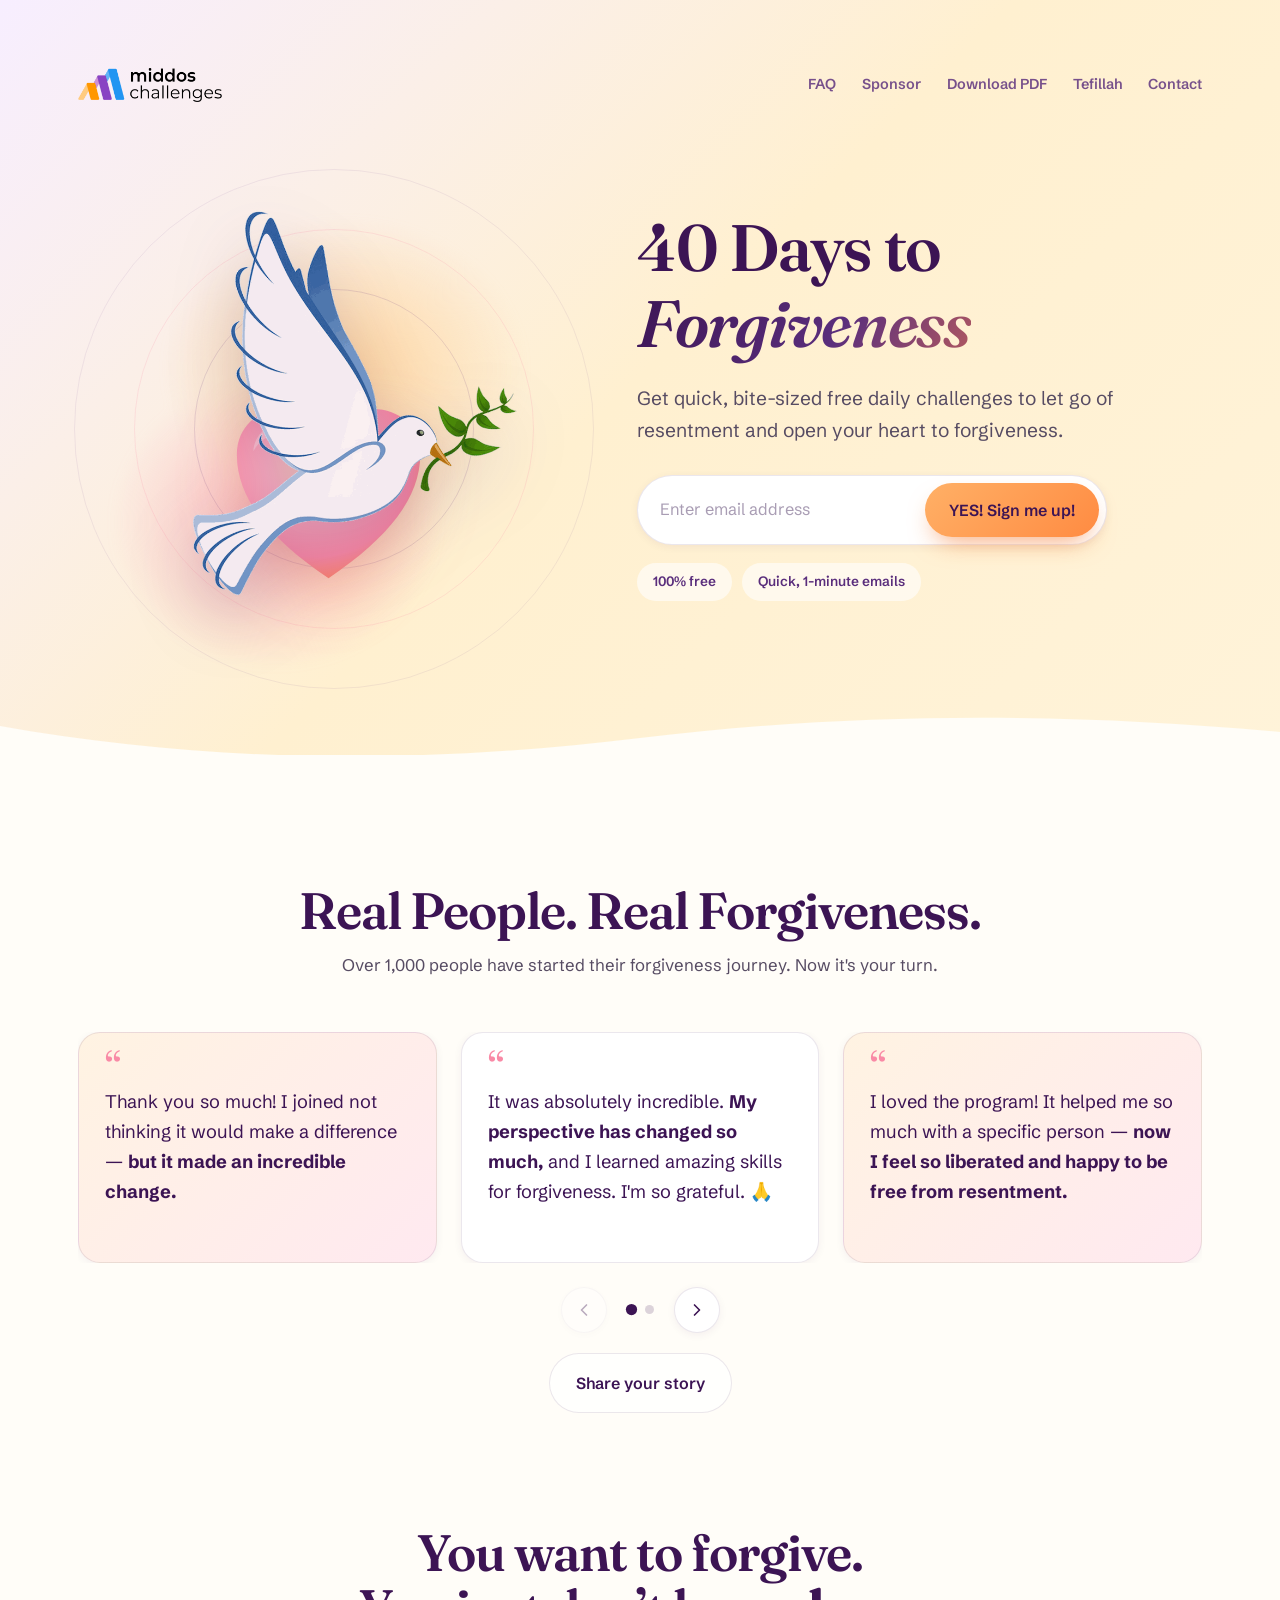
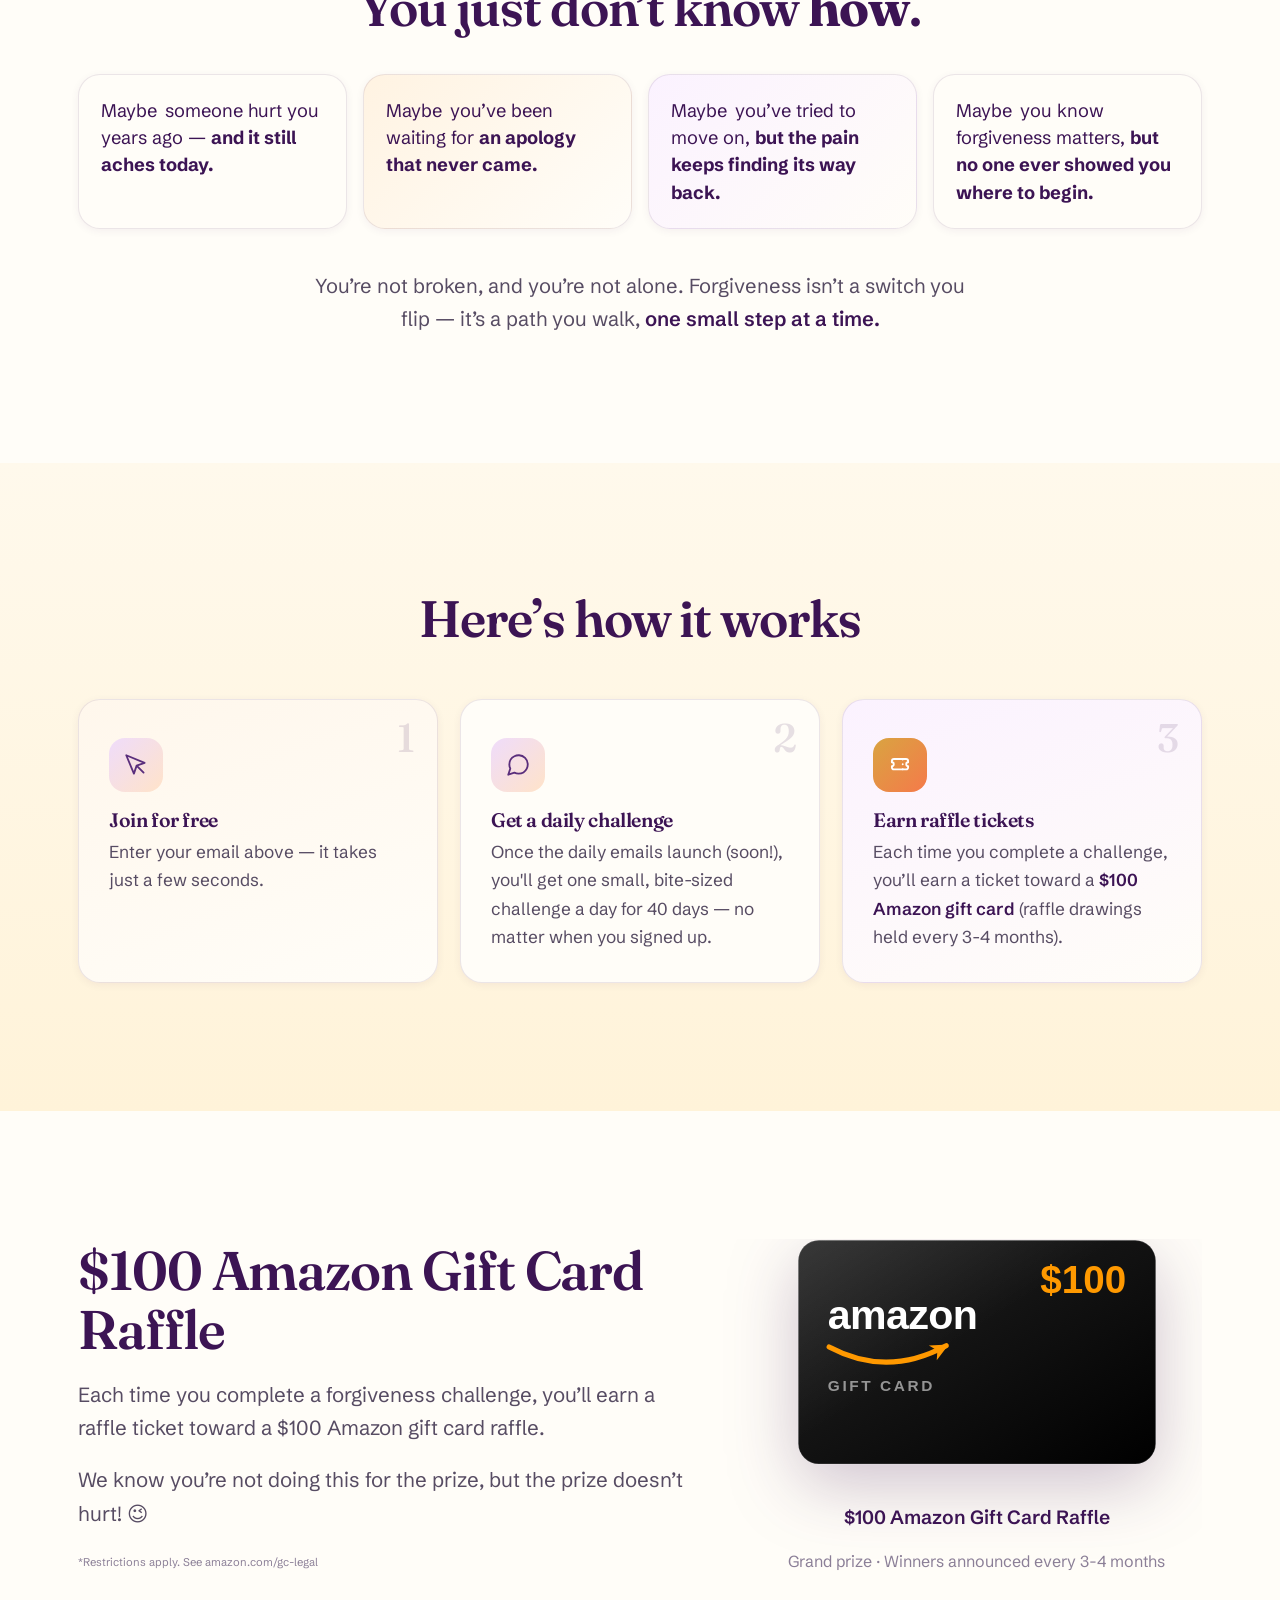
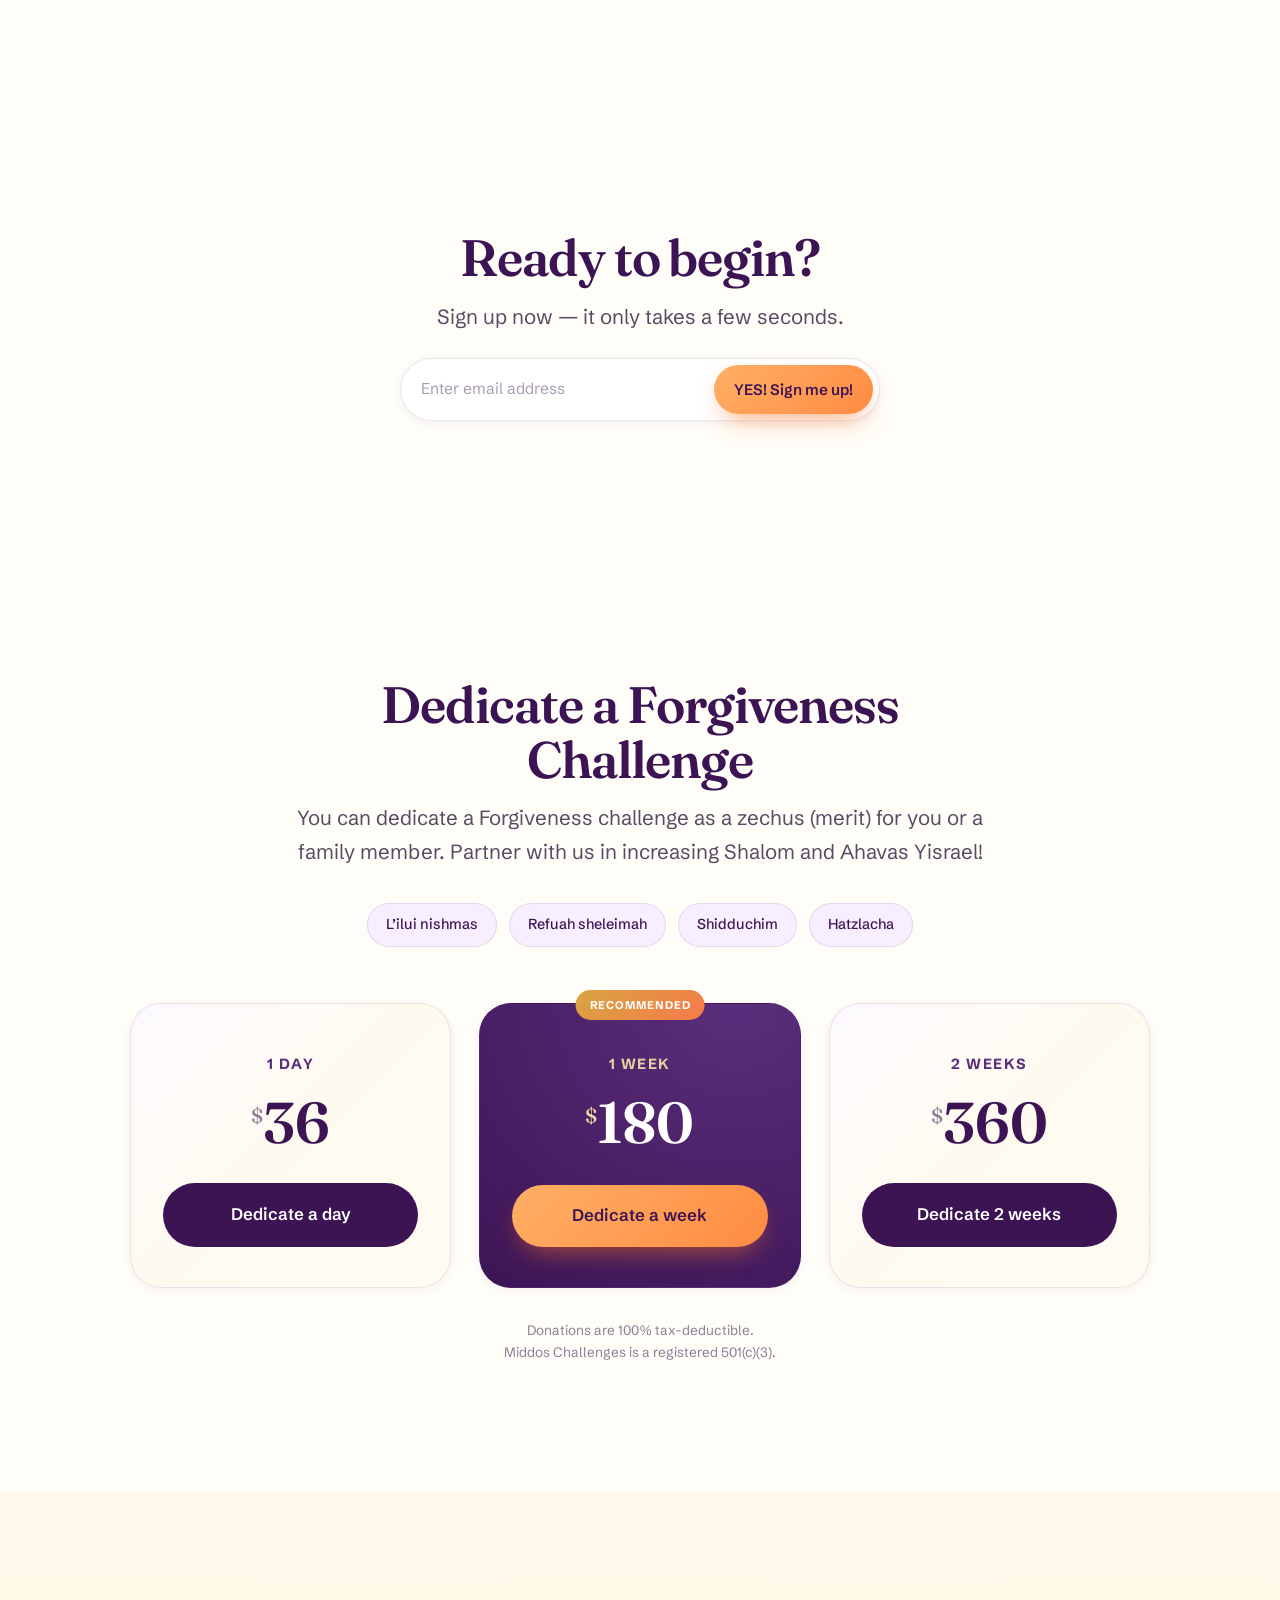
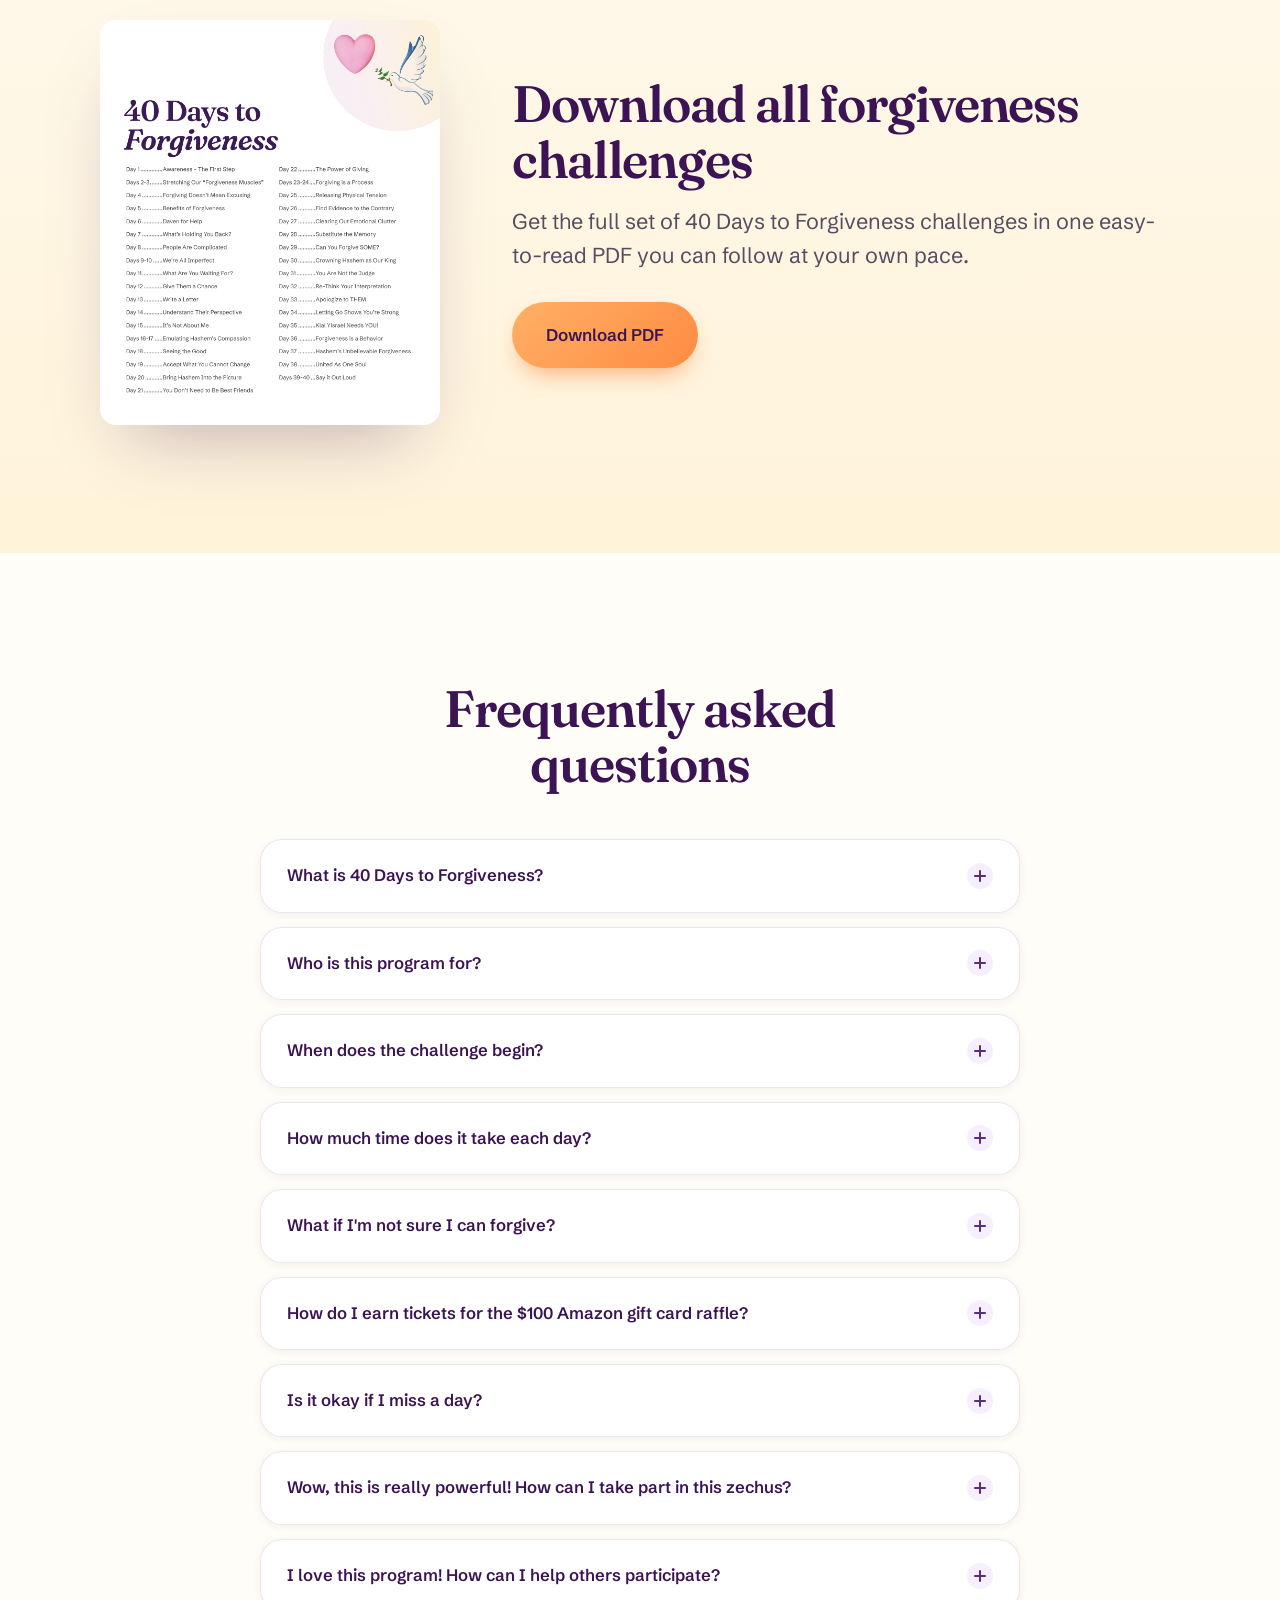
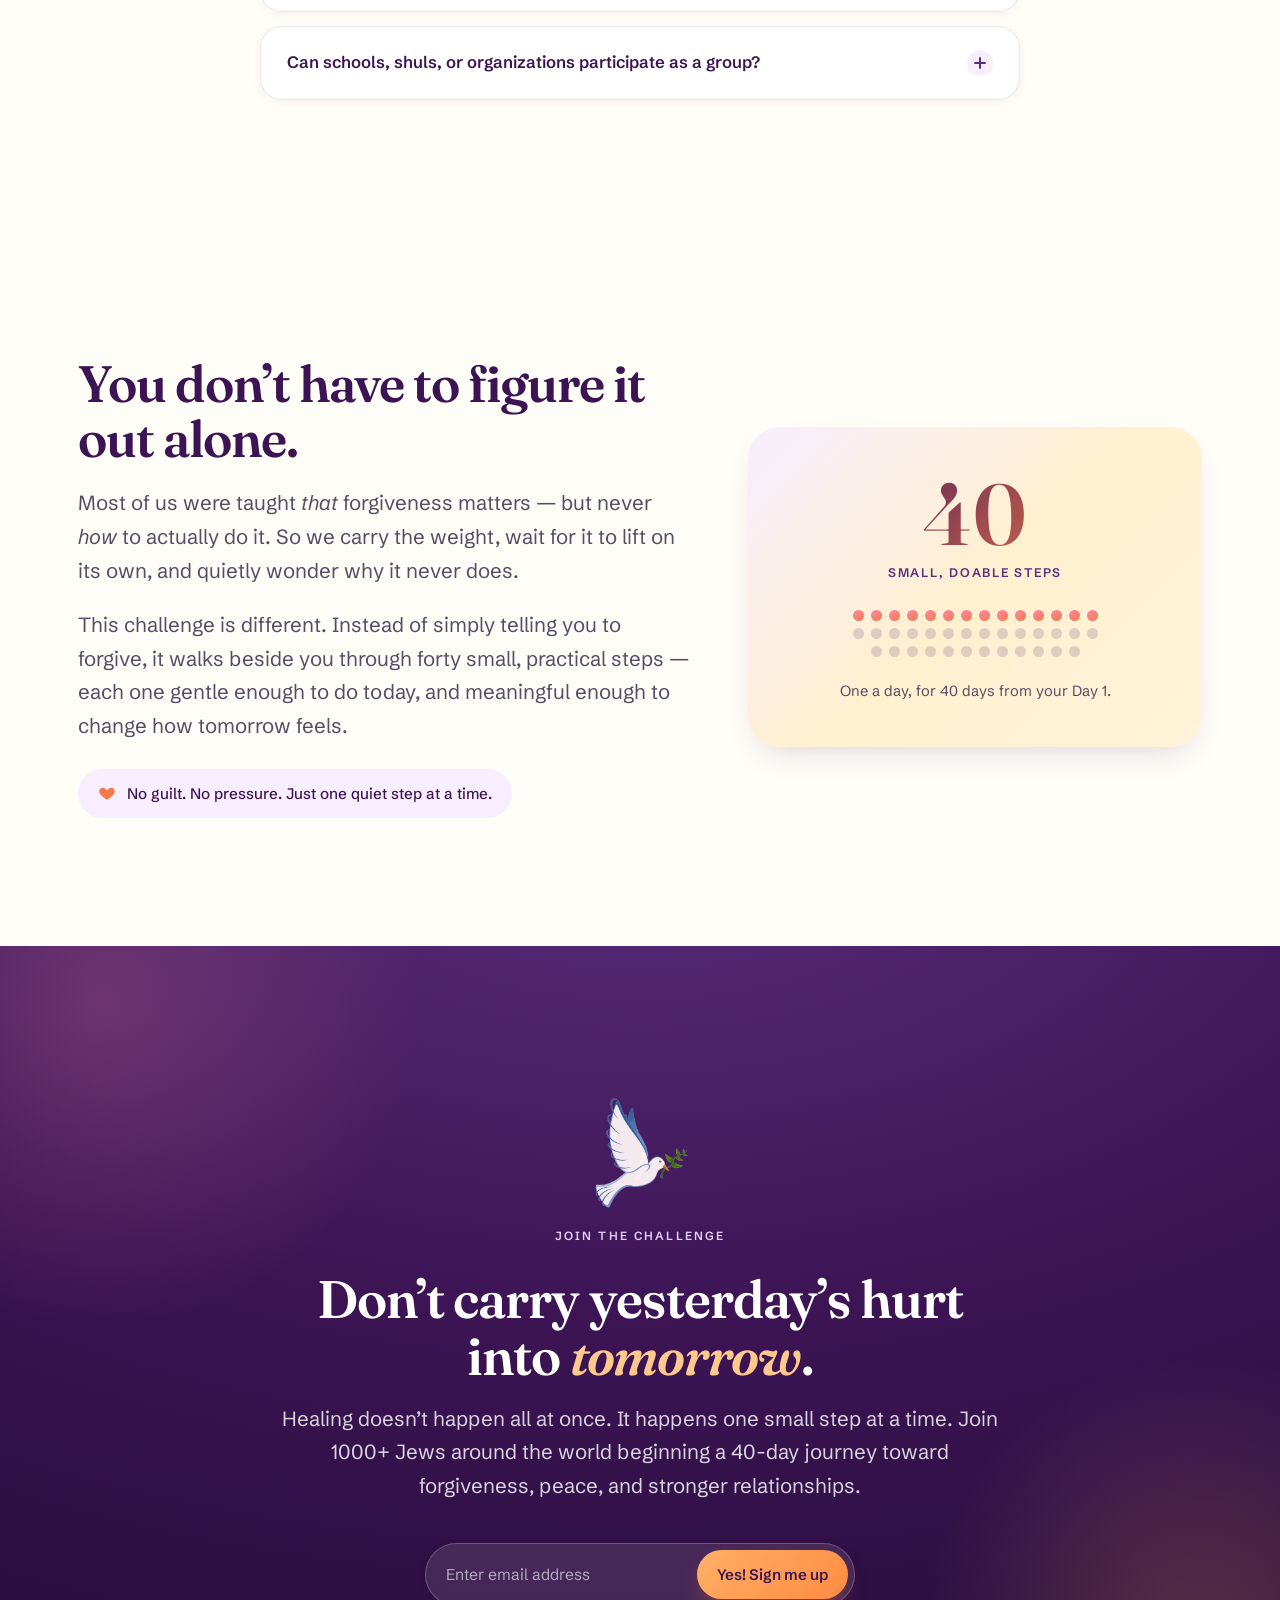
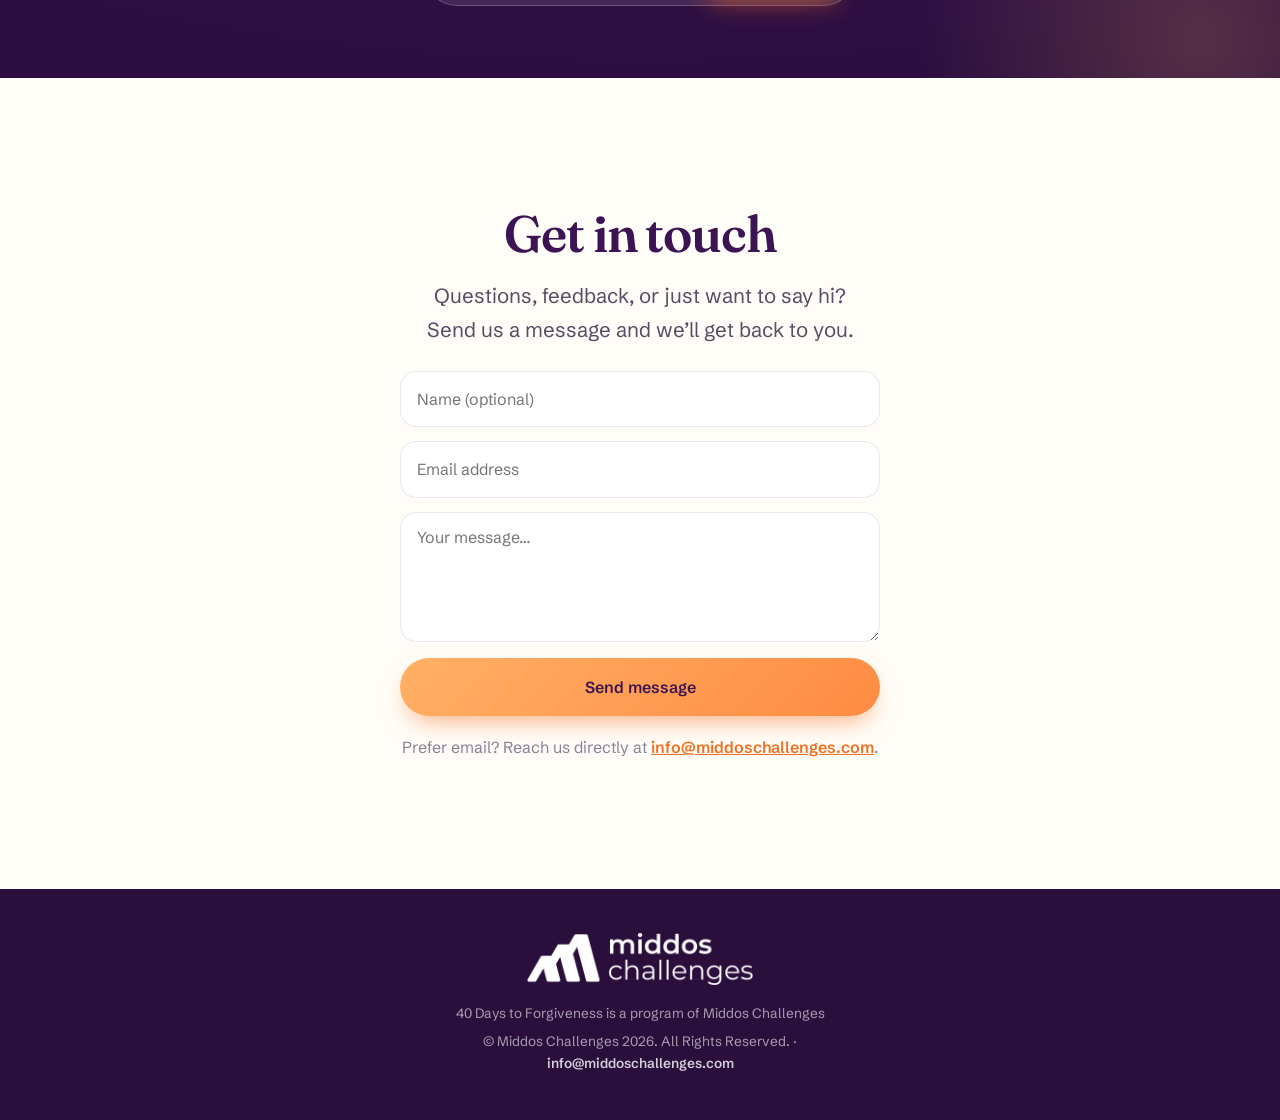
==== index.html @ 66c9eaa9 "Reorder hero chips: 100% free before quick emails Co-Authored-By: Claude Sonnet 5 <noreply@anthropic" ====
<!DOCTYPE html>
<html lang="en">
<head>
<meta charset="UTF-8">
<meta name="viewport" content="width=device-width, initial-scale=1.0">
<title>40 Days to Forgiveness — Middos Challenges</title>
<meta name="description" content="Join 1,000+ Jews around the world in a daily challenge to let go of resentment and grow in Ahavas Yisrael and Shalom. Sign up now — daily emails launching soon.">
<link rel="canonical" href="https://40forgive.com/">

<meta property="og:type" content="website">
<meta property="og:url" content="https://40forgive.com/">
<meta property="og:site_name" content="Middos Challenges">
<meta property="og:title" content="40 Days to Forgiveness">
<meta property="og:description" content="Join 1,000+ Jews around the world in a daily challenge to let go of resentment and grow in Ahavas Yisrael and Shalom. Sign up now — daily emails launching soon.">
<meta property="og:image" content="https://40forgive.com/images/og-image-v2.png">
<meta property="og:image:width" content="1200">
<meta property="og:image:height" content="630">
<meta property="og:locale" content="en_US">

<meta name="twitter:card" content="summary_large_image">
<meta name="twitter:title" content="40 Days to Forgiveness">
<meta name="twitter:description" content="Join 1,000+ Jews around the world in a daily challenge to let go of resentment and grow in Ahavas Yisrael and Shalom. Sign up now — daily emails launching soon.">
<meta name="twitter:image" content="https://40forgive.com/images/og-image-v2.png">

<link rel="icon" type="image/png" sizes="16x16" href="images/favicon-heart-16.png">
<link rel="icon" type="image/png" sizes="32x32" href="images/favicon-heart-32.png">
<link rel="icon" type="image/png" sizes="48x48" href="images/favicon-heart-48.png">
<link rel="icon" type="image/png" sizes="192x192" href="images/favicon-heart-192.png">
<link rel="icon" type="image/png" sizes="512x512" href="images/favicon-heart-512.png">
<link rel="apple-touch-icon" sizes="180x180" href="images/apple-touch-icon.png">
<link rel="shortcut icon" href="images/favicon-heart.ico">

<link rel="preconnect" href="https://fonts.googleapis.com">
<link rel="preconnect" href="https://fonts.gstatic.com" crossorigin>
<link href="https://fonts.googleapis.com/css2?family=Fraunces:ital,wght@0,400;0,600;0,700;0,900;1,600;1,700&family=Schibsted+Grotesk:ital,wght@0,400..900;1,400..900&display=swap" rel="stylesheet">
<link rel="stylesheet" href="styles.css">

<!-- Double (donation platform) — powers the Sponsor buttons below via Double.openCheckout() -->
<script src="https://embed.double.giving/717a40d0-eea4-11f0-898a-bd94ee6c1c8b"></script>
<!-- Hide Double's default floating overlay donate button (per Double's own docs) —
     openCheckout() from the Sponsor buttons still works fine without it. -->
<script>
document.addEventListener('DOMContentLoaded', function () {
  const hideDoubleElements = () => {
    const elementsToHide = document.querySelectorAll(
      '.double-app .launcher-frame, .double-app .toaster-frame'
    );
    if (elementsToHide.length)
      elementsToHide.forEach((e) => (e.style.display = 'none'));
  };
  hideDoubleElements();
  const observer = new MutationObserver(hideDoubleElements);
  observer.observe(document.body, { childList: true, subtree: true });
});
</script>

<script type="application/ld+json">
{
  "@context": "https://schema.org",
  "@type": "FAQPage",
  "mainEntity": [
    {
      "@type": "Question",
      "name": "What is 40 Days to Forgiveness?",
      "acceptedAnswer": { "@type": "Answer", "text": "A free 40-day program that provides 1 quick practical challenge each day to help you let go of hurt, find peace, and strengthen your relationships." }
    },
    {
      "@type": "Question",
      "name": "Who is this program for?",
      "acceptedAnswer": { "@type": "Answer", "text": "Anyone who wants to become more forgiving, whether you're working through a major hurt or simply trying to be a kinder, calmer person." }
    },
    {
      "@type": "Question",
      "name": "When does the challenge begin?",
      "acceptedAnswer": { "@type": "Answer", "text": "We're putting the finishing touches on the daily email series now. Sign up today and Day 1 will land in your email as soon as it's ready -- then you'll get one new challenge a day for 40 days." }
    },
    {
      "@type": "Question",
      "name": "How much time does it take each day?",
      "acceptedAnswer": { "@type": "Answer", "text": "Most daily challenges take just 1–3 minutes to read and complete!" }
    },
    {
      "@type": "Question",
      "name": "What if I'm not sure I can forgive?",
      "acceptedAnswer": { "@type": "Answer", "text": "That's okay. You don't need to have everything figured out before you begin. Just come with an open mind and a willingness to take one small step each day." }
    },
    {
      "@type": "Question",
      "name": "How do I earn tickets for the $100 Amazon gift card raffle?",
      "acceptedAnswer": { "@type": "Answer", "text": "You'll earn 1 raffle ticket for each challenge you complete. Simply submit the quick completion form at the end of each day's challenge, and your ticket will be automatically added to the raffle. The more days you complete, the more chances you'll have to win! Raffle drawings are held every 3-4 months." }
    },
    {
      "@type": "Question",
      "name": "Is it okay if I miss a day?",
      "acceptedAnswer": { "@type": "Answer", "text": "Absolutely. Just continue with the next challenge. If you missed a challenge, you can make it up later by checking the Challenges page." }
    },
    {
      "@type": "Question",
      "name": "Wow, this is really powerful! How can I take part in this zechus?",
      "acceptedAnswer": { "@type": "Answer", "text": "Thank you! The program is offered free thanks to generous sponsors. We depend on people like you to sponsor challenges to help keep covering the costs. You can help bring these daily challenges to even more people by sponsoring a day, a week, or another portion of the program. Sponsor a challenge here." }
    },
    {
      "@type": "Question",
      "name": "I love this program! How can I help others participate?",
      "acceptedAnswer": { "@type": "Answer", "text": "The biggest help is sharing it with your family and friends. Every invitation gives someone else the chance to experience the challenge too. Just send them a link to this website so they can sign up!" }
    },
    {
      "@type": "Question",
      "name": "Can schools, shuls, or organizations participate as a group?",
      "acceptedAnswer": { "@type": "Answer", "text": "Absolutely! We'd love to have your community join the challenge together." }
    }
  ]
}
</script>
</head>
<body>

<!-- ===================== NAV ===================== -->
<nav class="nav">
  <a class="brand" href="https://middoschallenges.com/" target="_blank" rel="noopener" aria-label="Middos Challenges home">
    <img class="brand-logo" src="images/logo - full color.png" alt="Middos Challenges" width="1100" height="260">
  </a>
  <div class="nav-right">
    <div class="nav-links" id="nav-links">
      <button class="nav-links-close" id="navLinksClose" type="button" aria-label="Close menu">
        <svg viewBox="0 0 24 24" fill="none" stroke="currentColor" stroke-width="2" stroke-linecap="round"><path d="M6 6l12 12M18 6L6 18"/></svg>
      </button>
      <a href="#faq">FAQ</a>
      <a href="#donate">Sponsor</a>
      <a href="https://middoschallenges.com/wp-content/uploads/2024/10/40-Days-to-Forgiveness-Middos-Challenges.pdf" target="_blank" rel="noopener">Download PDF</a>
      <a href="https://middoschallenges.com/wp-content/uploads/2024/10/Ribbono-Shel-Olam-Forgiveness-tefillah-poster.pdf" target="_blank" rel="noopener">Tefillah</a>
      <a href="#contact">Contact</a>
    </div>
    <button class="nav-burger" id="navBurger" type="button" aria-label="Open menu" aria-expanded="false" aria-controls="nav-links">
      <span></span><span></span><span></span>
    </button>
  </div>
</nav>
<div class="nav-overlay" id="navOverlay"></div>

<!-- ===================== HERO ===================== -->
<header class="hero" id="top">
  <div class="hero-inner">
    <div class="hero-copy">
      <span class="hero-tag">Start anytime</span>
      <h1>40 Days to <span class="accent">Forgiveness</span></h1>
      <p class="desc">Get quick, bite-sized free daily challenges to let go of resentment and open your heart to forgiveness.</p>

      <div class="join-block">
      <!-- EMAIL SIGNUP — posts to our own /api/subscribe, which filters spam and then adds the address to Mailchimp. Do NOT point this back at Mailchimp's public subscribe URL: that endpoint skips every filter, and publishing it here is what let bots sign up junk addresses directly.
           data-program="evergreen" tags this signup separately from the seasonal Elul round -- see api/_subscribe_core.py.
           NOTE: until the evergreen Mailchimp automation is actually built, Day 1 doesn't send automatically -- hence the "arrives soon" success copy below. Update this copy once the automation is live. -->
      <form id="mc-form-hero" class="signup signup-hero mc-signup" data-program="evergreen" action="https://raffle.40forgive.com/api/subscribe" method="post">
        <input type="email" name="EMAIL" required placeholder="Enter email address" aria-label="Email address">
        <input type="hidden" name="program" value="evergreen">
        <button class="btn btn-orange" type="submit"><span class="btxt">YES! Sign me up!</span></button>
        <div class="visually-hidden-block" aria-hidden="true"><input type="text" class="js-hp" name="url" tabindex="-1" autocomplete="off" value=""></div>
      </form>
      <div class="mc-success" hidden>
        <svg viewBox="0 0 24 24" fill="none" stroke="currentColor" stroke-width="3" stroke-linecap="round" stroke-linejoin="round"><path d="M20 6 9 17l-5-5"/></svg>
        <span>You’re in! Check your inbox for the welcome email.</span>
      </div>

      <img class="dove-mobile" src="images/dove.png" alt="A dove carrying an olive branch" width="620" height="725">
      <!-- TEMPORARY (as of Sept 2026): the daily email series isn't built yet, so
           every "day 1 arrives instantly" claim on this page has been softened to
           "launching soon" -- search this file for "launching soon" / "finishing
           touches" to find every spot. Once the automation is live, revert them
           to the immediate-delivery framing (e.g. "Day 1 arrives the moment you
           sign up") and update the mc-success copy in the hero/final CTA forms too. -->
      <div class="meta-chips">
        <span>100% free</span>
        <span>Quick, 1-minute emails</span>
      </div>
      </div>
    </div>

    <!-- HERO ART: dove (image) + heart (svg) + ripples -->
    <div class="hero-art" aria-hidden="true">
      <div class="glow"></div>
      <div class="ripple r1"></div><div class="ripple r2"></div><div class="ripple r3"></div>
      <svg class="heart-svg" viewBox="0 0 200 200" xmlns="http://www.w3.org/2000/svg">
        <defs>
          <radialGradient id="hg" cx="42%" cy="34%" r="76%">
            <stop offset="0%" stop-color="#FFD9C2"/><stop offset="34%" stop-color="#FBAEC0"/>
            <stop offset="70%" stop-color="#F98AA6"/><stop offset="100%" stop-color="#F57A4A"/>
          </radialGradient>
        </defs>
        <path fill="url(#hg)" d="M100 172 C 48 137, 22 103, 22 67 C 22 43, 40 28, 62 28 C 79 28, 92 38, 100 53 C 108 38, 121 28, 138 28 C 160 28, 178 43, 178 67 C 178 103, 152 137, 100 172 Z"/>
        <path fill="#FFFFFF" opacity="0.30" d="M62 40 C 48 40, 37 50, 36 64 C 44 50, 58 46, 70 50 C 66 44, 64 41, 62 40 Z"/>
      </svg>
      <img class="dove-img" src="images/dove.png" alt="A dove carrying an olive branch" width="620" height="725">
    </div>
  </div>

  <svg class="hero-wave" viewBox="0 0 1440 70" preserveAspectRatio="none" aria-hidden="true">
    <path fill="currentColor" d="M0 40 C 240 78 480 78 720 52 C 960 26 1200 26 1440 46 L1440 70 L0 70 Z"/>
  </svg>
</header>

<!-- ===================== TESTIMONIALS ===================== -->
<section class="section tst" id="testimonials">
  <div class="wrap">
    <div class="tst-head center reveal" style="margin:0 auto">
      <h2 class="h-sec">Real People. Real Forgiveness.</h2>
      <p class="lead" style="margin-top:14px;max-width:none;font-size:1.05rem">Over 1,000 people have started their forgiveness journey. Now it's your turn.</p>
    </div>

    <div class="tst-slider reveal">
      <div class="tst-viewport">
        <div class="tst-track">
          <div class="tcard tinted"><span class="qm">“</span><p>Thank you so much! I joined not thinking it would make a difference — <b>but it made an incredible change.</b></p></div>
          <div class="tcard"><span class="qm">“</span><p>It was absolutely incredible. <b>My perspective has changed so much,</b> and I learned amazing skills for forgiveness. I'm so grateful. 🙏</p></div>
          <div class="tcard tinted"><span class="qm">“</span><p>I loved the program! It helped me so much with a specific person — <b>now I feel so liberated and happy to be free from resentment.</b></p></div>
          <div class="tcard"><span class="qm">“</span><p>This 40 Days to Forgiveness was incredible. <b>It helped me release anything I was holding onto.</b></p></div>
          <div class="tcard tinted"><span class="qm">“</span><p>Last year this helped me so much. <b>I was holding onto a lot of resentment</b> and didn’t know how to let it go until this program.</p></div>
          <div class="tcard"><span class="qm">“</span><p>I realized <b>forgiveness can be attained through easy steps.</b> It always used to scare me — this program encouraged me and gave me so much clarity.</p></div>
        </div>
      </div>
      <div class="tst-controls">
        <button class="tst-arrow tst-prev" type="button" aria-label="Previous testimonials">
          <svg viewBox="0 0 24 24" fill="none" stroke="currentColor" stroke-width="2" stroke-linecap="round" stroke-linejoin="round"><path d="M15 18l-6-6 6-6"/></svg>
        </button>
        <div class="tst-dots"></div>
        <button class="tst-arrow tst-next" type="button" aria-label="Next testimonials">
          <svg viewBox="0 0 24 24" fill="none" stroke="currentColor" stroke-width="2" stroke-linecap="round" stroke-linejoin="round"><path d="M9 18l6-6-6-6"/></svg>
        </button>
      </div>
    </div>

    <div class="tst-share reveal">
      <button class="btn btn-ghost" type="button" id="shareStoryBtn">Share your story</button>
    </div>
  </div>
</section>

<!-- ===================== SHARE YOUR STORY MODAL ===================== -->
<div class="story-modal" id="storyModal" hidden>
  <div class="story-modal-backdrop" data-story-close></div>
  <div class="story-modal-card" role="dialog" aria-modal="true" aria-labelledby="storyModalTitle">
    <button class="story-modal-close" type="button" data-story-close aria-label="Close">&times;</button>
    <h3 id="storyModalTitle">Share your story</h3>
    <p class="story-modal-sub">Tell us how you struggled with forgiveness but found a way to let go — whether it was complete forgiveness, or just a small step in that direction.</p>
    <form id="storyForm">
      <textarea id="storyText" rows="6" maxlength="5000" placeholder="Type your story here…" aria-label="Your story" required></textarea>
      <p class="story-error" id="storyError" hidden></p>
      <button class="btn btn-orange" type="submit"><span class="btxt">Submit</span></button>
    </form>
    <div class="story-success" id="storySuccess" hidden>
      <svg viewBox="0 0 24 24" fill="none" stroke="currentColor" stroke-width="3" stroke-linecap="round" stroke-linejoin="round"><path d="M20 6 9 17l-5-5"/></svg>
      <span>Thank you for sharing! 💜</span>
    </div>
  </div>
</div>

<!-- ===================== YOU WANT TO FORGIVE ===================== -->
<section class="section want">
  <div class="wrap center reveal">
    <h2 class="h-sec">You want to forgive.<br>You just don’t know <b>how</b>.</h2>
    <div class="maybe-grid">
      <div class="maybe"><em>Maybe</em> someone hurt you years ago — <b>and it still aches today.</b></div>
      <div class="maybe"><em>Maybe</em> you’ve been waiting for <b>an apology that never came.</b></div>
      <div class="maybe"><em>Maybe</em> you’ve tried to move on, <b>but the pain keeps finding its way back.</b></div>
      <div class="maybe"><em>Maybe</em> you know forgiveness matters, <b>but no one ever showed you where to begin.</b></div>
    </div>
    <p class="bridge">You’re not broken, and you’re not alone. Forgiveness isn’t a switch you flip — it’s a path you walk, <b>one small step at a time.</b></p>
  </div>
</section>

<!-- ===================== HOW IT WORKS ===================== -->
<section class="section works">
  <div class="wrap">
    <div class="center reveal" style="max-width:620px;margin:0 auto">
      <h2 class="h-sec">Here’s how it works</h2>
    </div>

    <div class="flow reveal">
      <div class="fcard">
        <span class="fnum">1</span>
        <div class="fico"><svg viewBox="0 0 24 24" fill="none" stroke="currentColor" stroke-width="1.7" stroke-linecap="round" stroke-linejoin="round"><path d="M3 3l7.07 16.97 2.51-7.39 7.39-2.51L3 3z"/><path d="M13 13l6 6"/></svg></div>
        <h3>Join for free</h3>
        <p>Enter your email above — it takes just a few seconds.</p>
      </div>
      <div class="fcard">
        <span class="fnum">2</span>
        <div class="fico"><svg viewBox="0 0 24 24" fill="none" stroke="currentColor" stroke-width="1.7" stroke-linecap="round" stroke-linejoin="round"><path d="M21 11.5a8.38 8.38 0 01-.9 3.8 8.5 8.5 0 01-7.6 4.7 8.38 8.38 0 01-3.8-.9L3 21l1.9-5.7a8.38 8.38 0 01-.9-3.8 8.5 8.5 0 014.7-7.6 8.38 8.38 0 013.8-.9h.5a8.48 8.48 0 018 8v.5z"/></svg></div>
        <h3>Get a daily challenge</h3>
        <p>Once the daily emails launch (soon!), you'll get one small, bite-sized challenge a day for 40 days — no matter when you signed up.</p>
      </div>
      <div class="fcard">
        <span class="fnum">3</span>
        <div class="fico"><svg viewBox="0 0 24 24" fill="none" stroke="currentColor" stroke-width="1.7" stroke-linecap="round" stroke-linejoin="round"><path d="M4.5 8.5a2 2 0 012-2h11a2 2 0 012 2v1a1.75 1.75 0 000 3.5v1a2 2 0 01-2 2h-11a2 2 0 01-2-2v-1a1.75 1.75 0 000-3.5z"/><path d="M14.5 6.8v1.4M14.5 11.3v1.4M14.5 15.8v1.4" stroke-dasharray="0.1 2.4"/></svg></div>
        <h3>Earn raffle tickets</h3>
        <p>Each time you complete a challenge, you’ll earn a ticket toward a <b>$100 Amazon gift card</b> (raffle drawings held every 3-4 months).</p>
      </div>
    </div>
  </div>
</section>

<!-- ===================== RAFFLE ===================== -->
<section class="section raffle">
  <div class="wrap">
    <div class="raffle-card reveal">
      <div>
        <h2 style="margin-top:0">$100 Amazon Gift Card Raffle</h2>
        <p class="raffle-desc">Each time you complete a forgiveness challenge, you’ll earn a raffle ticket toward a $100 Amazon gift card raffle.</p>
        <p class="raffle-desc">We know you’re not doing this for the prize, but the prize doesn’t hurt!&nbsp;😉</p>
        <p class="raffle-fine">*Restrictions apply. See amazon.com/gc-legal</p>
      </div>
      <div class="prize">
        <svg class="giftcard" viewBox="0 0 280 176" xmlns="http://www.w3.org/2000/svg" role="img" aria-label="$100 Amazon Gift Card">
          <defs>
            <linearGradient id="gcbg" x1="0" y1="0" x2="1" y2="1">
              <stop offset="0%" stop-color="#232323"/><stop offset="100%" stop-color="#000"/>
            </linearGradient>
            <linearGradient id="gcsheen" x1="0" y1="0" x2="1" y2="1">
              <stop offset="0%" stop-color="#fff" stop-opacity=".10"/><stop offset="45%" stop-color="#fff" stop-opacity="0"/>
            </linearGradient>
          </defs>
          <rect x="1" y="1" width="278" height="174" rx="16" fill="url(#gcbg)" stroke="rgba(255,255,255,.14)"/>
          <rect x="1" y="1" width="278" height="174" rx="16" fill="url(#gcsheen)"/>
          <text x="24" y="70" font-family="Arial, Helvetica, sans-serif" font-size="32" font-weight="700" fill="#fff" letter-spacing="-.5">amazon</text>
          <path d="M25 84 Q 70 108 116 83" fill="none" stroke="#FF9900" stroke-width="4" stroke-linecap="round"/>
          <polygon points="0,0 -14,-6.5 -10,0 -14,6.5" fill="#FF9900" transform="translate(118,82) rotate(-28)"/>
          <text x="24" y="118" font-family="Arial, Helvetica, sans-serif" font-size="12" font-weight="700" fill="rgba(255,255,255,.55)" letter-spacing="2">GIFT CARD</text>
          <text x="256" y="42" font-family="Arial, Helvetica, sans-serif" font-size="30" font-weight="700" fill="#FF9900" text-anchor="end">$100</text>
        </svg>
        <div class="pn">$100 Amazon Gift Card Raffle</div>
        <div class="win">Grand prize · Winners announced every 3-4 months</div>
      </div>
      <div class="confetti" aria-hidden="true">
        <i class="confetti-piece c1" style="--i:0"></i>
        <i class="confetti-piece c2 round" style="--i:1"></i>
        <i class="confetti-piece c3" style="--i:2"></i>
        <i class="confetti-piece c4 round" style="--i:3"></i>
        <i class="confetti-piece c5" style="--i:4"></i>
        <i class="confetti-piece c6 round" style="--i:5"></i>
        <i class="confetti-piece c1 round" style="--i:6"></i>
        <i class="confetti-piece c2" style="--i:7"></i>
        <i class="confetti-piece c3 round" style="--i:8"></i>
        <i class="confetti-piece c4" style="--i:9"></i>
        <i class="confetti-piece c5 round" style="--i:10"></i>
        <i class="confetti-piece c6" style="--i:11"></i>
        <i class="confetti-piece c1" style="--i:12"></i>
        <i class="confetti-piece c2 round" style="--i:13"></i>
        <i class="confetti-piece c3" style="--i:14"></i>
        <i class="confetti-piece c4 round" style="--i:15"></i>
        <i class="confetti-piece c5" style="--i:16"></i>
        <i class="confetti-piece c6 round" style="--i:17"></i>
        <i class="confetti-piece c1 round" style="--i:18"></i>
        <i class="confetti-piece c2" style="--i:19"></i>
      </div>
    </div>
  </div>
</section>

<!-- ===================== MID-PAGE SIGNUP NUDGE ===================== -->
<section class="section mid-signup">
  <div class="wrap center reveal" style="max-width:560px;margin:0 auto">
    <h2 class="h-sec" style="margin-top:0">Ready to begin?</h2>
    <p class="lead" style="margin-top:14px">Sign up now — it only takes a few seconds.</p>
    <!-- EMAIL SIGNUP — posts to our own /api/subscribe, which filters spam and then adds the address to Mailchimp. Do NOT point this back at Mailchimp's public subscribe URL: that endpoint skips every filter, and publishing it here is what let bots sign up junk addresses directly. -->
    <form id="mc-form-mid" class="signup mc-signup" data-program="evergreen" action="https://raffle.40forgive.com/api/subscribe" method="post" style="margin:24px auto 0;max-width:480px">
      <input type="email" name="EMAIL" required placeholder="Enter email address" aria-label="Email address">
      <input type="hidden" name="program" value="evergreen">
      <button class="btn btn-orange" type="submit"><span class="btxt">YES! Sign me up!</span></button>
      <div class="visually-hidden-block" aria-hidden="true"><input type="text" class="js-hp" name="url" tabindex="-1" autocomplete="off" value=""></div>
    </form>
    <div class="mc-success" hidden style="margin:20px auto 0;justify-content:center">
      <svg viewBox="0 0 24 24" fill="none" stroke="currentColor" stroke-width="3" stroke-linecap="round" stroke-linejoin="round"><path d="M20 6 9 17l-5-5"/></svg>
      <span>You’re in! Check your inbox for the welcome email.</span>
    </div>
  </div>
</section>

<!-- ===================== SPONSOR A CHALLENGE (donation) ===================== -->
<section class="section donate" id="donate">
  <div class="wrap">
    <div class="center reveal donate-head">
      <h2 class="h-sec">Dedicate a Forgiveness Challenge</h2>
      <p class="lead" style="margin-top:14px">You can dedicate a Forgiveness challenge as a zechus (merit) for you or a family member. Partner with us in increasing Shalom and Ahavas Yisrael!</p>
      <div class="dedications">
        <span>L’ilui nishmas</span>
        <span>Refuah sheleimah</span>
        <span>Shidduchim</span>
        <span>Hatzlacha</span>
      </div>
    </div>

    <div class="tiers reveal">
      <div class="tier">
        <div class="tlen">1 day</div>
        <div class="tprice"><small>$</small>36</div>
        <button class="btn btn-ghost" type="button" onclick="Double.openCheckout({campaign:'40-days-to-forgiveness', amount:36})">Dedicate a day</button>
      </div>
      <div class="tier featured">
        <div class="badge">Recommended</div>
        <div class="tlen">1 week</div>
        <div class="tprice"><small>$</small>180</div>
        <button class="btn btn-orange" type="button" onclick="Double.openCheckout({campaign:'40-days-to-forgiveness', amount:180})">Dedicate a week</button>
      </div>
      <div class="tier">
        <div class="tlen">2 weeks</div>
        <div class="tprice"><small>$</small>360</div>
        <button class="btn btn-ghost" type="button" onclick="Double.openCheckout({campaign:'40-days-to-forgiveness', amount:360})">Dedicate 2 weeks</button>
      </div>
    </div>

    <p class="taxnote reveal">Donations are 100% tax-deductible.<br>Middos Challenges is a registered 501(c)(3).</p>
  </div>
</section>

<!-- ===================== DOWNLOAD PDF ===================== -->
<section class="section pdf" id="pdf">
  <div class="wrap">
    <div class="pdf-card reveal">
      <a class="pdf-thumb" href="https://middoschallenges.com/wp-content/uploads/2024/10/40-Days-to-Forgiveness-Middos-Challenges.pdf" target="_blank" rel="noopener" aria-label="Download the 40 Days to Forgiveness PDF">
        <img src="images/forgiveness-pdf-thumbnail.png" alt="40 Days to Forgiveness PDF cover" width="1298" height="1546">
      </a>
      <div class="pdf-body">
        <h3>Download all forgiveness challenges</h3>
        <p>Get the full set of 40 Days to Forgiveness challenges in one easy-to-read PDF you can follow at your own pace.</p>
        <a class="btn btn-orange btn-lg" href="https://middoschallenges.com/wp-content/uploads/2024/10/40-Days-to-Forgiveness-Middos-Challenges.pdf" target="_blank" rel="noopener">Download PDF</a>
      </div>
    </div>
  </div>
</section>

<!-- ===================== FAQ ===================== -->
<section class="section faq" id="faq">
  <div class="wrap">
    <div class="center reveal" style="max-width:620px;margin:0 auto">
      <h2 class="h-sec">Frequently asked questions</h2>
    </div>
    <div class="faq-list reveal">
      <details class="faq-item">
        <summary>What is 40 Days to Forgiveness?<span class="plus"></span></summary>
        <div class="faq-a">A free 40-day program that provides 1 quick practical challenge each day to help you let go of hurt, find peace, and strengthen your relationships.</div>
      </details>
      <details class="faq-item">
        <summary>Who is this program for?<span class="plus"></span></summary>
        <div class="faq-a">Anyone who wants to become more forgiving, whether you're working through a major hurt or simply trying to be a kinder, calmer person.</div>
      </details>
      <details class="faq-item">
        <summary>When does the challenge begin?<span class="plus"></span></summary>
        <div class="faq-a">We're putting the finishing touches on the daily email series now. Sign up today and Day 1 will land in your email as soon as it's ready — then you'll get one new challenge a day for 40 days.</div>
      </details>
      <details class="faq-item">
        <summary>How much time does it take each day?<span class="plus"></span></summary>
        <div class="faq-a">Most daily challenges take just 1–3 minutes to read and complete!</div>
      </details>
      <details class="faq-item">
        <summary>What if I'm not sure I can forgive?<span class="plus"></span></summary>
        <div class="faq-a">That's okay. You don't need to have everything figured out before you begin. Just come with an open mind and a willingness to take one small step each day.</div>
      </details>
      <details class="faq-item">
        <summary>How do I earn tickets for the $100 Amazon gift card raffle?<span class="plus"></span></summary>
        <div class="faq-a">You'll earn 1 raffle ticket for each challenge you complete. Simply submit the quick completion form at the end of each day's challenge, and your ticket will be automatically added to the raffle. The more days you complete, the more chances you'll have to win! Raffle drawings are held every 3-4 months.</div>
      </details>
      <details class="faq-item">
        <summary>Is it okay if I miss a day?<span class="plus"></span></summary>
        <div class="faq-a">Absolutely. Just continue with the next day's email — there's no need to catch up all at once.</div>
      </details>
      <details class="faq-item">
        <summary>Wow, this is really powerful! How can I take part in this zechus?<span class="plus"></span></summary>
        <div class="faq-a">Thank you! The program is offered free thanks to generous sponsors. We depend on people like you to sponsor challenges to help keep covering the costs. You can help bring these daily challenges to even more people by sponsoring a day, a week, or another portion of the program. <a href="https://middoschallenges.pages.giving/40-days-to-forgiveness" target="_blank" rel="noopener">Sponsor a challenge here</a>.</div>
      </details>
      <details class="faq-item">
        <summary>I love this program! How can I help others participate?<span class="plus"></span></summary>
        <div class="faq-a">The biggest help is sharing it with your family and friends. Every invitation gives someone else the chance to experience the challenge too. Just send them a link to this website so they can sign up!</div>
      </details>
      <details class="faq-item">
        <summary>Can schools, shuls, or organizations participate as a group?<span class="plus"></span></summary>
        <div class="faq-a">Absolutely! We'd love to have your community join the challenge together.</div>
      </details>
    </div>
  </div>
</section>

<!-- ===================== YOU DON’T HAVE TO FIGURE IT OUT ALONE ===================== -->
<section class="section alone">
  <div class="wrap alone-grid">
    <div class="reveal">
      <h2 class="h-sec">You don’t have to figure it out alone.</h2>
      <p class="lead">Most of us were taught <em>that</em> forgiveness matters — but never <em>how</em> to actually do it. So we carry the weight, wait for it to lift on its own, and quietly wonder why it never does.</p>
      <p class="lead">This challenge is different. Instead of simply telling you to forgive, it walks beside you through forty small, practical steps — each one gentle enough to do today, and meaningful enough to change how tomorrow feels.</p>
      <span class="soft-note"><svg viewBox="0 0 24 24" fill="currentColor"><path d="M12 21s-7-4.35-9.5-8.5C.5 9 2.5 5 6.5 5 9 5 11 7 12 8.5 13 7 15 5 17.5 5c4 0 6 4 4 7.5C19 16.65 12 21 12 21z"/></svg> No guilt. No pressure. Just one quiet step at a time.</span>
    </div>
    <div class="reveal">
      <div class="forty-card">
        <div class="big">40</div>
        <div class="lbl">small, doable steps</div>
        <div class="dots" aria-hidden="true">
          <i class="on"></i><i class="on"></i><i class="on"></i><i class="on"></i><i class="on"></i><i class="on"></i><i class="on"></i><i class="on"></i><i class="on"></i><i class="on"></i>
          <i class="on"></i><i class="on"></i><i class="on"></i><i class="on"></i><i></i><i></i><i></i><i></i><i></i><i></i>
          <i></i><i></i><i></i><i></i><i></i><i></i><i></i><i></i><i></i><i></i>
          <i></i><i></i><i></i><i></i><i></i><i></i><i></i><i></i><i></i><i></i>
        </div>
        <p class="cap">One a day, for 40 days from your Day 1.</p>
      </div>
    </div>
  </div>
</section>

<!-- ===================== FINAL CTA ===================== -->
<section class="final">
  <div class="wrap">
    <img class="dove-mini" src="images/dove.png" alt="" aria-hidden="true" width="620" height="725">
    <span class="eyebrow solo">Join the Challenge</span>
    <h2>Don’t carry yesterday’s hurt into <em>tomorrow</em>.</h2>
    <p class="lead">Healing doesn’t happen all at once. It happens one small step at a time. Join 1000+ Jews around the world beginning a 40-day journey toward forgiveness, peace, and stronger relationships.</p>

    <div class="cta-row">
      <!-- EMAIL SIGNUP — posts to our own /api/subscribe, which filters spam and then adds the address to Mailchimp. Do NOT point this back at Mailchimp's public subscribe URL: that endpoint skips every filter, and publishing it here is what let bots sign up junk addresses directly.
           data-program="evergreen" — see the hero form's comment above for why the success copy says "soon" for now. -->
      <form id="mc-form-final" class="signup mc-signup" data-program="evergreen" action="https://raffle.40forgive.com/api/subscribe" method="post">
        <input type="email" name="EMAIL" required placeholder="Enter email address" aria-label="Email address">
        <input type="hidden" name="program" value="evergreen">
        <button class="btn btn-orange" type="submit"><span class="btxt">Yes! Sign me up</span></button>
        <div class="visually-hidden-block" aria-hidden="true"><input type="text" class="js-hp" name="url" tabindex="-1" autocomplete="off" value=""></div>
      </form>
      <div class="mc-success" hidden style="margin:20px auto 0;justify-content:center">
        <svg viewBox="0 0 24 24" fill="none" stroke="currentColor" stroke-width="3" stroke-linecap="round" stroke-linejoin="round"><path d="M20 6 9 17l-5-5"/></svg>
        <span>You’re in! Check your inbox for the welcome email.</span>
      </div>
    </div>
  </div>
</section>

<!-- ===================== CONTACT ===================== -->
<section class="section contact" id="contact">
  <div class="wrap center reveal" style="max-width:560px;margin:0 auto">
    <h2 class="h-sec">Get in touch</h2>
    <p class="lead" style="margin-top:18px">Questions, feedback, or just want to say hi?<br>Send us a message and we’ll get back to you.</p>

    <form id="contactForm" class="contact-form">
      <input type="text" id="contactName" name="name" placeholder="Name (optional)" aria-label="Name">
      <input type="email" id="contactEmail" name="email" placeholder="Email address" aria-label="Email address" required>
      <textarea id="contactMessage" name="message" rows="5" maxlength="5000" placeholder="Your message…" aria-label="Message" required></textarea>
      <div class="visually-hidden-block" aria-hidden="true"><input type="text" id="contactWebsite" name="website" tabindex="-1" autocomplete="off"></div>
      <button class="btn btn-orange" type="submit"><span class="btxt">Send message</span></button>
    </form>
    <p class="contact-error" id="contactError" hidden></p>
    <div class="contact-success" id="contactSuccess" hidden>
      <svg viewBox="0 0 24 24" fill="none" stroke="currentColor" stroke-width="3" stroke-linecap="round" stroke-linejoin="round"><path d="M20 6 9 17l-5-5"/></svg>
      <span>Thanks — we’ll be in touch soon!</span>
    </div>
    <p class="contact-fallback">Prefer email? Reach us directly at <a class="js-email"></a>.</p>
  </div>
</section>

<!-- ===================== FOOTER ===================== -->
<footer class="foot">
  <div class="wrap">
    <a class="brand" href="https://middoschallenges.com/" target="_blank" rel="noopener" aria-label="Middos Challenges home">
      <img class="brand-logo" src="images/logo - all white.png" alt="Middos Challenges" width="936" height="216">
    </a>
    <p style="margin-top:18px">40 Days to Forgiveness is a program of Middos Challenges</p>
    <p style="margin-top:6px">© Middos Challenges <span id="yr"></span>. All Rights Reserved. · <a class="foot-email js-email"></a></p>
  </div>
</footer>


<script src="script.js"></script>
</body>
</html>
---- styles.css ----
/* ============================================================
   40 DAYS TO FORGIVENESS — Middos Challenges
   Stylesheet matches reference-design.html (colors, type, spacing,
   layout, illustrations). Two deliberate adaptations from the
   reference file:
   - Logo is our real image file (images/logo - full color.png /
     images/logo - all white.png), not an inline SVG mark.
   - Split into this external stylesheet instead of an inline
     <style> block, to match how this project is structured.
   ============================================================ */

/* ============ RESET ============ */
*,*::before,*::after{box-sizing:border-box;margin:0;padding:0}
html{scroll-behavior:smooth;-webkit-text-size-adjust:100%}
img{max-width:100%;display:block}
button,input{font:inherit;color:inherit}
a{color:inherit;text-decoration:none}

/* ============ TOKENS ============ */
:root{
  --ink:#3C1454;
  --ink-2:#5A2E7C;
  --body:#574C63;
  --muted:#8B7F97;
  --cream:#FFF3D9;
  --peach:#FFF0D0;
  --lav:#F7EEFF;
  --paper:#FFFDF8;
  --line:rgba(60,20,84,.10);
  --orange1:#FF9E45;
  --orange2:#F26E1E;
  --btn-orange1:#FFB066;
  --btn-orange2:#FF8B42;
  --orange-ink:#9C4408;
  --wa:#22C55E;
  --wa-dark:#16A34A;
  --rose:#F98AA6;
  --coral:#F57A4A;
  --gold:#D9A441;
  --shadow-sm:0 2px 8px rgba(60,20,84,.06);
  --shadow-md:0 14px 34px -14px rgba(60,20,84,.20);
  --shadow-lg:0 34px 70px -30px rgba(60,20,84,.34);
  --hero-grad:linear-gradient(135deg,#F7EEFF 0%,#FFF0D0 50%,#FFF3D9 100%);
  --hero-grad-light:linear-gradient(135deg,#FCF9FF 0%,#FFFAEF 50%,#FFFBF2 100%);
  --r-sm:14px; --r-md:22px; --r-lg:32px; --r-xl:44px;
  --maxw:1180px;
  --font-display:"Fraunces",Georgia,serif;
  --font-body:"Schibsted Grotesk",system-ui,sans-serif;
}

/* ============ BASE ============ */
body{
  font-family:var(--font-body);
  color:var(--body);
  background:var(--paper);
  line-height:1.65;
  font-size:17px;
  -webkit-font-smoothing:antialiased;
  overflow-x:hidden;
}
h1,h2,h3,h4{font-family:var(--font-display);color:var(--ink);line-height:1.08;font-weight:600;letter-spacing:-.02em}
em{font-style:italic}
p{max-width:62ch}

.wrap{max-width:var(--maxw);margin:0 auto;padding:0 28px;width:100%}
.section{position:relative;padding:clamp(74px,10vw,128px) 0}
.center{text-align:center}
.center p{margin-left:auto;margin-right:auto}

/* eyebrow */
.eyebrow{
  display:inline-flex;align-items:center;gap:.55em;
  font-size:.74rem;font-weight:600;letter-spacing:.18em;text-transform:uppercase;
  color:var(--ink-2);
}
.eyebrow::before{content:"";width:26px;height:1.5px;background:linear-gradient(90deg,var(--coral),var(--rose));border-radius:2px}
.eyebrow.solo::before{display:none}

.h-sec{font-size:clamp(2rem,4.4vw,3.2rem)}
.lead{font-size:clamp(1.06rem,1.5vw,1.28rem);color:var(--body)}

/* ============ BUTTONS ============ */
.btn{
  display:inline-flex;align-items:center;justify-content:center;gap:.6em;
  font-family:var(--font-body);font-weight:600;font-size:1rem;
  padding:16px 26px;border-radius:100px;border:0;cursor:pointer;
  transition:transform .25s cubic-bezier(.2,.8,.2,1),box-shadow .25s,filter .25s;
  white-space:nowrap;
}
.btn:active{transform:translateY(1px)}
.btn svg{width:20px;height:20px;flex:none}
.btn-wa{background:var(--wa);color:#fff;box-shadow:0 12px 26px -10px rgba(22,163,74,.7)}
.btn-wa:hover{background:var(--wa-dark);transform:translateY(-2px);box-shadow:0 18px 34px -12px rgba(22,163,74,.75)}
/* Deliberate: dark ink text on the orange gradient (not white) — white-on-orange failed contrast checks.
   Gradient is lightened specifically for buttons (--btn-orange1/2) so the dark text reads more easily;
   other orange accents around the site keep the original --orange1/--orange2. */
.btn-orange{background:linear-gradient(135deg,var(--btn-orange1),var(--btn-orange2));color:var(--ink);box-shadow:0 12px 26px -10px rgba(242,110,30,.65)}
.btn-orange:hover{transform:translateY(-2px);box-shadow:0 18px 34px -12px rgba(242,110,30,.7);filter:saturate(1.05)}
.btn-ghost{background:rgba(255,255,255,.7);color:var(--ink);border:1.5px solid var(--line)}
.btn-ghost:hover{background:#fff;transform:translateY(-2px);box-shadow:var(--shadow-sm)}
.btn-ink{background:linear-gradient(135deg,var(--ink-2),var(--ink));color:#fff;box-shadow:0 12px 26px -10px rgba(60,20,84,.5)}
.btn-ink:hover{transform:translateY(-2px);box-shadow:0 18px 34px -12px rgba(60,20,84,.55)}
.btn-lg{padding:19px 34px;font-size:1.06rem}

:focus-visible{outline:3px solid var(--coral);outline-offset:3px;border-radius:6px}

/* ============ SIGNUP (email) ============ */
.cta-row{display:flex;flex-wrap:wrap;align-items:center;gap:16px}
.or{display:inline-flex;align-items:center;color:var(--muted);font-size:.86rem;font-weight:600;letter-spacing:.02em}
.signup{
  display:flex;align-items:stretch;gap:8px;
  background:#fff;border:1.5px solid var(--line);border-radius:100px;
  padding:6px 6px 6px 8px;box-shadow:var(--shadow-sm);
  max-width:430px;flex:1 1 320px;
}
.signup input[type=email]{
  border:0;background:transparent;outline:none;flex:1;min-width:0;
  padding:11px 12px;font-size:.98rem;color:var(--ink);
}
.signup input[type=email]::placeholder{color:#A99DB4}
.signup .btn{padding:12px 20px;font-size:.95rem}
.visually-hidden-block{position:absolute;left:-5000px}

/* Mailchimp submit states */
.mc-signup.is-loading .btn{opacity:.75;pointer-events:none}
.mc-signup.is-loading .btn .btxt{visibility:hidden}
.mc-signup.is-loading .btn::after{
  content:"";position:absolute;width:18px;height:18px;border-radius:50%;
  border:2.5px solid rgba(60,20,84,.3);border-top-color:var(--ink);
  animation:mcspin .7s linear infinite;
}
.mc-signup .btn{position:relative}
@keyframes mcspin{to{transform:rotate(360deg)}}

.mc-success{
  display:flex;align-items:center;gap:12px;background:rgba(34,197,94,.12);
  border:1.5px solid rgba(34,197,94,.35);border-radius:100px;padding:14px 22px;
  max-width:100%;width:max-content;font-weight:600;font-size:.96rem;color:#166534;text-align:left;
  white-space:nowrap;animation:mcpop .4s cubic-bezier(.2,.8,.2,1);
}
.mc-success svg{width:20px;height:20px;flex:none;color:#16A34A}
.mc-success[hidden]{display:none}
.final .mc-success{background:rgba(255,255,255,.12);border-color:rgba(255,255,255,.28);color:#fff;max-width:none}
.final .mc-success svg{color:#6EE7A8}
.jcard .mc-success{max-width:none}
@keyframes mcpop{from{opacity:0;transform:translateY(6px) scale(.98)}to{opacity:1;transform:none}}
.mc-error{
  margin-top:12px;background:rgba(220,38,38,.10);
  border:1.5px solid rgba(220,38,38,.32);border-radius:100px;padding:12px 22px;
  max-width:430px;font-weight:600;font-size:.92rem;color:#991B1B;text-align:left;
}
.mc-error[hidden]{display:none}
.final .mc-error{background:rgba(255,255,255,.12);border-color:rgba(255,255,255,.3);color:#fff;max-width:none}
.jcard .mc-error{max-width:none}

/* ============ DEDICATION BAR ============ */
.dedication-bar{background:var(--ink);padding:9px 20px;text-align:center;position:relative}
.dedication-bar p{margin:0 auto;color:rgba(255,255,255,.88);font-size:.78rem;letter-spacing:.01em;line-height:1.3}
.dedication-bar em{font-style:italic}
@media(min-width:621px){
  .dedication-bar p{font-size:.92rem}
}

/* ============ NAV ============ */
.nav{
  position:absolute;top:44px;left:0;right:0;z-index:40;
  display:flex;align-items:center;justify-content:space-between;
  max-width:var(--maxw);margin:0 auto;padding:24px 28px;
}
.brand{display:flex;align-items:center;gap:11px;font-weight:700;color:var(--ink);letter-spacing:.01em}
.brand-logo{height:34px;width:auto;flex:none}
.brand b{font-size:1.02rem;line-height:1;font-weight:700}
.nav-right{display:flex;align-items:center;gap:30px}
.nav-links{display:flex;align-items:center;gap:26px}
.nav-links a{font-size:.9rem;font-weight:600;color:var(--ink-2);opacity:.82;transition:opacity .2s,color .2s}
.nav-links a:hover{opacity:1;color:var(--ink)}
.nav-cta{font-weight:600;font-size:.95rem;color:var(--ink);padding:10px 20px;border-radius:100px;border:1.5px solid var(--line);background:rgba(255,255,255,.55);transition:.25s;white-space:nowrap}
.nav-cta:hover{background:#fff;box-shadow:var(--shadow-sm)}
.nav-burger{
  display:none;flex-direction:column;justify-content:center;align-items:center;gap:5px;
  width:40px;height:40px;flex:none;border:0;border-radius:10px;background:rgba(255,255,255,.6);
  cursor:pointer;
}
.nav-burger span{width:18px;height:2px;background:var(--ink);border-radius:2px;transition:transform .2s,opacity .2s}
.nav-burger[aria-expanded="true"] span:nth-child(1){transform:translateY(7px) rotate(45deg)}
.nav-burger[aria-expanded="true"] span:nth-child(2){opacity:0}
.nav-burger[aria-expanded="true"] span:nth-child(3){transform:translateY(-7px) rotate(-45deg)}
.nav-overlay{display:none}
.nav-links-close{display:none}

/* ============ HERO ============ */
.hero{position:relative;background:var(--hero-grad);overflow:hidden;padding-top:162px}
.hero-inner{
  max-width:var(--maxw);margin:0 auto;padding:38px 28px clamp(70px,9vw,120px);
  display:grid;grid-template-columns:.95fr 1.05fr;gap:48px;align-items:center;
}
.hero-copy{max-width:600px;order:2}
.hero-tag{display:none}
.hero .meta-chips{margin:18px 0 26px;display:flex;flex-wrap:wrap;gap:10px}
.hero .meta-chips span{
  font-size:.85rem;font-weight:600;color:var(--ink-2);background:rgba(255,255,255,.6);
  padding:8px 16px;border-radius:100px;display:inline-flex;align-items:center;gap:8px;
}
.hero h1{
  font-size:clamp(2.3rem,5.4vw,4.1rem);font-weight:600;margin:0 0 18px;letter-spacing:-.02em;
}
.hero h1 .accent{font-style:italic;font-weight:600;color:var(--ink);
  background:linear-gradient(120deg,var(--ink) 0%,var(--ink-2) 60%,var(--coral) 130%);
  -webkit-background-clip:text;background-clip:text;-webkit-text-fill-color:transparent;
  display:inline-block;line-height:1.25;
}
.hero .desc{font-size:clamp(1rem,1.4vw,1.12rem);color:var(--body);max-width:46ch;margin-top:14px}
.join-block{margin-top:28px}
.ended-notice{background:#fff;border:1.5px solid var(--line);border-radius:var(--r-lg);padding:20px 24px;max-width:440px}
.ended-notice p{margin:0 0 14px;color:var(--body)}

/* hero art */
.hero-art{position:relative;min-height:440px;display:grid;place-items:center;order:1}
.hero-art .glow{position:absolute;inset:-8% -6%;
  background:radial-gradient(45% 42% at 52% 40%,rgba(255,209,150,.85),rgba(255,209,150,0) 70%),
             radial-gradient(40% 40% at 40% 70%,rgba(249,138,166,.55),rgba(249,138,166,0) 72%);
  filter:blur(6px);z-index:0}
.ripple{position:absolute;border-radius:50%;border:1.5px solid rgba(90,46,124,.14);z-index:1;
  left:50%;top:52%;transform:translate(-50%,-50%);animation:pulse 7s ease-in-out infinite}
.ripple.r1{width:280px;height:280px}
.ripple.r2{width:400px;height:400px;animation-delay:.9s;border-color:rgba(249,138,166,.18)}
.ripple.r3{width:520px;height:520px;animation-delay:1.8s;border-color:rgba(90,46,124,.08)}
@keyframes pulse{0%,100%{transform:translate(-50%,-50%) scale(.98);opacity:.55}50%{transform:translate(-50%,-50%) scale(1.03);opacity:1}}

.heart-svg{position:absolute;width:46%;left:26%;top:40%;z-index:2;filter:drop-shadow(0 20px 30px rgba(245,122,74,.28));animation:floatB 4.5s ease-in-out infinite}
.dove-img{position:relative;width:66%;height:auto;z-index:3;margin-left:6%;margin-bottom:8%;
  filter:drop-shadow(0 26px 34px rgba(60,20,84,.20));animation:floatA 5.5s ease-in-out infinite}
.dove-mobile{display:none}
@keyframes floatA{
  0%,100%{transform:translateY(0) translateX(0) rotate(0)}
  25%{transform:translateY(-12px) translateX(4px) rotate(-2deg)}
  50%{transform:translateY(-22px) translateX(0) rotate(-3.5deg)}
  75%{transform:translateY(-10px) translateX(-4px) rotate(-1deg)}
}
@keyframes floatB{0%,100%{transform:translateY(0) scale(1)}50%{transform:translateY(14px) scale(1.05)}}

.hero-wave{position:absolute;bottom:-1px;left:0;width:100%;height:70px;z-index:5;color:var(--paper)}

/* ============ SECTION — testimonials ============ */
.tst{background:var(--paper);padding-bottom:clamp(32px,4vw,48px)}
.tst-head{max-width:950px}
.tst-slider{margin-top:52px}
.tst-viewport{overflow:hidden}
.tst-track{display:flex;gap:24px;transition:transform .5s cubic-bezier(.2,.8,.2,1)}
.tcard{
  flex:0 0 calc(33.333% - 16px);background:#fff;border:1px solid var(--line);
  border-radius:var(--r-md);padding:26px 26px 24px;box-shadow:var(--shadow-sm);
  transition:transform .3s,box-shadow .3s;
}
.tcard:hover{transform:translateY(-4px);box-shadow:var(--shadow-md)}
.tcard .qm{font-family:var(--font-display);font-size:2.6rem;line-height:.4;color:var(--rose);height:22px;display:block}
.tcard p{font-size:1.02rem;color:var(--ink);margin:6px 0 0}
.tcard.feature{background:linear-gradient(135deg,var(--ink),var(--ink-2));border:0}
.tcard.feature .qm{color:rgba(255,255,255,.5)}
.tcard.feature p{color:#fff;font-family:var(--font-body);font-style:italic;font-size:1.28rem;line-height:1.42}
.tcard.tinted{background:linear-gradient(135deg,#FFF3E2,#FFE9F0)}

.tst-controls{display:flex;align-items:center;justify-content:center;gap:20px;margin-top:24px}
.tst-arrow{width:46px;height:46px;flex:none;border-radius:50%;background:#fff;border:1px solid var(--line);
  box-shadow:var(--shadow-sm);display:grid;place-items:center;color:var(--ink);cursor:pointer;
  transition:transform .2s,box-shadow .2s,opacity .2s}
.tst-arrow:hover{transform:translateY(-2px);box-shadow:var(--shadow-md)}
.tst-arrow:disabled{opacity:.35;cursor:default;transform:none;box-shadow:var(--shadow-sm)}
.tst-arrow svg{width:20px;height:20px}
.tst-dots{display:flex;align-items:center;gap:9px}
.tst-dot{width:9px;height:9px;border-radius:50%;background:rgba(60,20,84,.18);border:0;padding:0;cursor:pointer;transition:background .2s,transform .2s}
.tst-dot.is-active{background:var(--ink);transform:scale(1.25)}

/* ---- share your story ---- */
.tst-share{text-align:center;margin-top:20px}

/* ---- share your story modal ---- */
.story-modal{position:fixed;inset:0;z-index:80;display:flex;align-items:center;justify-content:center;padding:20px}
.story-modal[hidden]{display:none}
.story-modal-backdrop{position:absolute;inset:0;background:rgba(60,20,84,.45);backdrop-filter:blur(2px)}
.story-modal-card{position:relative;background:var(--paper);border-radius:var(--r-lg);box-shadow:var(--shadow-lg);
  width:100%;max-width:480px;padding:36px 32px;z-index:1}
.story-modal-close{position:absolute;top:16px;right:16px;width:32px;height:32px;border-radius:50%;border:0;
  background:rgba(60,20,84,.08);color:var(--ink);font-size:1.3rem;line-height:1;cursor:pointer;display:grid;place-items:center;transition:background .2s}
.story-modal-close:hover{background:rgba(60,20,84,.16)}
.story-modal-card h3{font-family:var(--font-display);font-weight:600;font-size:1.5rem;color:var(--ink);margin:0 0 8px}
.story-modal-sub{color:var(--body);font-size:.98rem;line-height:1.5;margin:0 0 20px}
#storyForm textarea{width:100%;border:1.5px solid var(--line);border-radius:16px;padding:14px 16px;
  font-family:var(--font-body);font-size:1rem;color:var(--ink);resize:vertical;min-height:130px;box-sizing:border-box}
#storyForm textarea:focus{outline:2px solid var(--orange2);outline-offset:2px}
#storyForm .btn{width:100%;margin-top:16px}
.story-error{color:#9C2B2B;margin:10px 0 0;font-size:.88rem;font-weight:600}
.story-error[hidden]{display:none}
.story-success{display:flex;align-items:center;gap:10px;justify-content:center;color:#16A34A;font-weight:600;padding:20px 0}
.story-success svg{width:22px;height:22px;flex:none}
.story-success[hidden]{display:none}

@media(max-width:620px){
  .story-modal-card{padding:28px 22px}
}

/* ---- contact form ---- */
.contact-form{display:flex;flex-direction:column;gap:14px;max-width:480px;margin:24px auto 0;text-align:left}
.contact-form input,.contact-form textarea{
  width:100%;border:1.5px solid var(--line);border-radius:16px;padding:14px 16px;
  font-family:var(--font-body);font-size:1rem;color:var(--ink);background:#fff;box-sizing:border-box;
}
.contact-form input:focus,.contact-form textarea:focus{outline:2px solid var(--orange2);outline-offset:2px}
.contact-form textarea{resize:vertical;min-height:120px}
.contact-form .btn{margin-top:2px}
.contact-error{color:#9C2B2B;margin:14px 0 0;font-size:.88rem;font-weight:600;text-align:center}
.contact-error[hidden]{display:none}
.contact-success{display:flex;align-items:center;gap:10px;justify-content:center;color:#16A34A;font-weight:600;padding:20px 0 0}
.contact-success svg{width:22px;height:22px;flex:none}
.contact-success[hidden]{display:none}
.contact-fallback{margin:18px 0 0;font-size:.9rem;color:var(--muted)}
.contact-fallback a{text-decoration:underline;color:var(--orange2);font-weight:600}

/* ============ SECTION — you want to forgive ============ */
.want{background:var(--paper);padding-top:clamp(40px,5vw,64px)}
.want .bridge{max-width:660px;margin:40px auto 0;text-align:center;font-size:1.14rem;color:var(--body)}
.want .bridge b{color:var(--ink);font-weight:600}

/* ============ SECTION — maybe grid ============ */
.maybe-grid{max-width:1160px;margin:38px auto 0;display:grid;grid-template-columns:repeat(4,1fr);gap:16px;text-align:left}
.maybe{background:var(--paper);border:1px solid var(--line);border-radius:var(--r-md);padding:22px 22px;
  font-family:var(--font-body);font-size:1.02rem;line-height:1.5;color:var(--ink);box-shadow:var(--shadow-sm)}
.maybe:nth-child(2){background:linear-gradient(135deg,#FFF3E2,#FFFDF8)}
.maybe:nth-child(3){background:linear-gradient(135deg,#FBF2FF,#FFFDF8)}
.maybe em{font-style:normal;margin-right:.15em}

/* ============ SECTION — not alone ============ */
.alone{background:var(--paper)}
.alone-grid{display:grid;grid-template-columns:1.15fr .85fr;gap:56px;align-items:center}
.alone p{margin-top:20px}
.alone .soft-note{margin-top:26px;display:inline-flex;align-items:center;gap:11px;font-size:.95rem;
  color:var(--ink);background:var(--lav);padding:12px 20px;border-radius:100px;font-weight:500}
.alone .soft-note svg{width:18px;height:18px;color:var(--coral)}
.forty-card{
  position:relative;background:var(--hero-grad);border-radius:var(--r-lg);padding:44px 40px;
  box-shadow:var(--shadow-md);overflow:hidden;text-align:center;
}
.forty-card .big{font-family:var(--font-display);font-size:5.4rem;font-weight:600;color:var(--ink);line-height:1;
  background:linear-gradient(135deg,var(--ink),var(--coral));-webkit-background-clip:text;background-clip:text;-webkit-text-fill-color:transparent}
.forty-card .lbl{font-weight:600;letter-spacing:.14em;text-transform:uppercase;font-size:.78rem;color:var(--ink-2);margin-top:6px}
.forty-card .dots{display:flex;flex-wrap:wrap;gap:7px;justify-content:center;max-width:250px;margin:26px auto 0}
.forty-card .dots i{width:11px;height:11px;border-radius:50%;background:rgba(60,20,84,.16)}
.forty-card .dots i.on{background:linear-gradient(135deg,var(--rose),var(--coral))}
.forty-card .cap{margin-top:22px;font-size:.92rem;color:var(--body)}

/* ============ HOW IT WORKS ============ */
.works{background:linear-gradient(180deg,#FFF9EC,var(--cream))}
.flow{margin-top:52px;display:grid;grid-template-columns:repeat(3,1fr);gap:22px}
.fcard{position:relative;background:var(--paper);border:1px solid var(--line);border-radius:var(--r-md);
  padding:38px 30px 30px;box-shadow:var(--shadow-sm);transition:transform .3s,box-shadow .3s,border-color .3s}
.fcard:hover{transform:translateY(-5px);box-shadow:var(--shadow-md);border-color:transparent}
.fcard:nth-child(1){background:linear-gradient(160deg,#FFF7EC,#FFFDF8)}
.fcard:nth-child(3){background:linear-gradient(160deg,#FBF2FF,#FFFDF8)}
.fcard .fnum{position:absolute;top:18px;right:22px;font-family:var(--font-display);font-size:2.5rem;font-weight:500;
  line-height:1;color:rgba(60,20,84,.13)}
.fcard .fico{width:54px;height:54px;border-radius:16px;display:grid;place-items:center;margin-bottom:18px;
  background:linear-gradient(135deg,#EFDCFB,#FFE3C9);color:var(--ink-2)}
.fcard .fico svg{width:26px;height:26px}
.fcard:nth-child(3) .fico{background:linear-gradient(135deg,var(--gold),var(--coral));color:#fff}
.fcard h3{font-size:1.22rem;font-weight:600;margin-bottom:7px}
.fcard p{font-size:.97rem;margin:0}
.fcard b{color:var(--ink);font-weight:600}
.fcard-link{color:var(--orange-ink);border-bottom:1.5px solid rgba(156,68,8,.3);transition:border-color .2s}
.fcard-link:hover{border-color:var(--orange-ink)}

/* ============ RAFFLE ============ */
.raffle{background:var(--paper)}
.raffle-card{
  --fall:460px;
  position:relative;overflow:hidden;
  display:grid;grid-template-columns:1.15fr .85fr;gap:64px;align-items:center;
}
.raffle-card h2{font-size:clamp(2.3rem,4.6vw,3.4rem)}
.raffle-card p{color:var(--body);margin-top:18px;font-size:1.18rem;line-height:1.65}
.raffle-desc{max-width:58ch}
.raffle-card .raffle-fine{margin-top:22px;font-size:.7rem;color:var(--muted)}
.prize{position:relative;z-index:1;text-align:center}
.prize .giftcard{width:100%;max-width:360px;margin:0 auto 24px;filter:drop-shadow(0 20px 34px rgba(60,20,84,.25))}
.prize .pn{color:var(--ink);font-weight:600;margin-top:4px;font-size:1.2rem}
.prize .win{color:var(--muted);font-size:1rem;margin-top:14px}

/* Confetti — pieces sit paused at their start position until the card
   scrolls into view and picks up the .in class from the existing
   scroll-reveal observer in script.js, then they fall on a continuous loop.
   Fall distance is a custom property (--fall) so it can reach the full
   height of the card at any breakpoint, including the tall mobile stack. */
.confetti{position:absolute;inset:0;overflow:hidden;pointer-events:none;z-index:2}
.confetti-piece{
  position:absolute;top:-16px;left:calc(var(--i) * 5%);
  width:8px;height:14px;border-radius:2px;opacity:0;
  animation:confetti-fall 2.6s cubic-bezier(.35,.6,.4,1) infinite;
  animation-delay:calc(var(--i) * .09s);
  animation-play-state:paused;
}
.raffle-card.in .confetti-piece{animation-play-state:running}
.confetti-piece.round{border-radius:50%;width:8px;height:8px}
.confetti-piece:nth-child(even){animation-duration:3s}
.confetti-piece.c1{background:var(--gold)}
.confetti-piece.c2{background:var(--coral)}
.confetti-piece.c3{background:var(--rose)}
.confetti-piece.c4{background:var(--orange1)}
.confetti-piece.c5{background:#fff}
.confetti-piece.c6{background:var(--wa)}
@keyframes confetti-fall{
  0%{transform:translateY(0) translateX(0) rotate(0deg) scale(.6);opacity:0}
  8%{opacity:1;transform:translateY(calc(var(--fall) * .05)) translateX(4px) rotate(80deg) scale(1)}
  45%{transform:translateY(calc(var(--fall) * .48)) translateX(-14px) rotate(400deg) scale(1)}
  100%{transform:translateY(var(--fall)) translateX(10px) rotate(760deg) scale(.9);opacity:0}
}

/* ============ HERO EMAIL EMPHASIS + WA MINI ============ */
.signup-hero{max-width:470px;padding:7px 7px 7px 10px}
.signup-hero input[type=email]{font-size:1.02rem;padding:13px 12px}
.signup-hero .btn{padding:14px 24px;font-size:1rem}
.wa-mini{display:inline-flex;align-items:center;gap:10px;margin-top:16px;font-size:.95rem;font-weight:700;
  color:var(--wa-dark);text-decoration-color:transparent;transition:text-decoration-color .2s}
.wa-mini:hover{text-decoration:underline;text-decoration-color:var(--wa-dark)}
.wa-badge{width:30px;height:30px;flex:none;border-radius:8px;background:var(--wa-dark);display:grid;place-items:center}
.wa-badge svg{width:18px;height:18px}

/* ============ 3 WAYS TO JOIN ============ */
.join2{background:linear-gradient(180deg,#FBF5FF,var(--paper))}
.join2-grid{margin:46px auto 0;display:grid;grid-template-columns:1fr 1fr 1fr;gap:26px;max-width:1180px}
.jcard{position:relative;background:#fff;border:1px solid var(--line);border-radius:var(--r-lg);
  padding:34px 34px 30px;box-shadow:var(--shadow-md);overflow:hidden}
.jcard::before{content:"";position:absolute;top:0;left:0;right:0;height:5px}
.jcard-email::before{background:linear-gradient(90deg,var(--orange1),var(--orange2))}
.jcard-wa::before{background:linear-gradient(90deg,#34d17a,var(--wa-dark))}
.jcard-sms::before{background:linear-gradient(90deg,var(--ink-2),var(--ink))}
.jhead{display:flex;align-items:center;gap:14px;margin-bottom:12px}
.jhead h3{font-size:2.1rem;font-weight:700}
.jico{width:50px;height:50px;flex:none;border-radius:14px;display:grid;place-items:center;color:#fff}
.jico svg{width:25px;height:25px}
.jcard-email .jico{background:linear-gradient(135deg,var(--orange1),var(--orange2))}
.jcard-wa .jico{background:linear-gradient(135deg,#34d17a,var(--wa-dark))}
.jcard-sms .jico{background:linear-gradient(135deg,var(--ink-2),var(--ink))}
.jcard>p{font-size:1rem;margin-bottom:18px;color:var(--body)}
.jcard>p b{color:var(--ink);font-weight:700}
.jcard .signup{max-width:none;flex-direction:column;gap:12px;background:none;border:none;box-shadow:none;padding:0}
.jcard .signup input[type=email]{text-align:center;padding:14px 16px;border:1.5px solid var(--line);border-radius:14px;background:#FFFDF8}
.jcard .signup .btn,.jcard .btn-wa.jfull{width:100%}
.jnote{font-size:.85rem;color:var(--muted);margin-top:22px;line-height:1.5}
.jnote b{color:var(--ink-2);font-weight:600}
.jnote a{color:var(--orange-ink);font-weight:600;border-bottom:1px solid rgba(156,68,8,.3)}
.jnote a:hover{border-color:var(--orange-ink)}

/* ============ SPONSOR A CHALLENGE (donation) ============ */
.donate{background:var(--paper)}
.donate-head{max-width:700px;margin:0 auto}
.tiers{margin:56px auto 0;display:grid;grid-template-columns:repeat(3,1fr);gap:28px;max-width:1020px}
.tier{position:relative;background:var(--hero-grad-light);border:1px solid var(--line);border-radius:var(--r-lg);
  padding:48px 32px 40px;text-align:center;box-shadow:var(--shadow-sm);transition:transform .3s,box-shadow .3s,border-color .3s;
  display:flex;flex-direction:column}
.tier:hover{transform:translateY(-6px);box-shadow:var(--shadow-md);border-color:transparent}
.tier.featured{background:radial-gradient(130% 130% at 80% 0%,#5A2E7C,#3C1454);border-color:transparent;color:#fff}
.tier .tlen{font-size:.92rem;font-weight:700;letter-spacing:.1em;text-transform:uppercase;color:var(--ink-2)}
.tier.featured .tlen{color:#E9CFA0}
.tier .tprice{font-family:var(--font-display);font-size:3.6rem;font-weight:600;line-height:1;margin:18px 0 32px;color:var(--ink)}
.tier.featured .tprice{color:#fff}
.tier .tprice small{font-size:1.3rem;vertical-align:super;color:var(--muted);font-weight:500}
.tier.featured .tprice small{color:#F5D9A8}
.tier .btn{margin-top:auto;width:100%;font-size:1.05rem;padding:17px 20px}
.tier .btn-ghost{background:var(--ink);color:#fff;border-color:transparent}
.tier .btn-ghost:hover{background:var(--ink-2)}
.tier .badge{position:absolute;top:-14px;left:50%;transform:translateX(-50%);background:linear-gradient(135deg,var(--gold),var(--coral));
  color:#fff;font-size:.7rem;font-weight:700;letter-spacing:.08em;text-transform:uppercase;padding:6px 14px;border-radius:20px;white-space:nowrap}
.donate .dedications{margin:34px auto 0;display:flex;flex-wrap:wrap;justify-content:center;gap:10px 12px;max-width:720px}
.donate .dedications span{background:var(--lav);border:1px solid var(--line);border-radius:100px;padding:9px 18px;
  font-size:.9rem;color:var(--ink);font-weight:500}
.donate .taxnote{margin:32px auto 0;text-align:center;font-size:.85rem;color:var(--muted);line-height:1.6}

/* ============ DOWNLOAD PDF ============ */
.pdf{background:linear-gradient(180deg,#FFF9EC,var(--cream))}
.pdf-card{
  display:grid;grid-template-columns:auto 1fr;align-items:center;gap:72px;
  max-width:1080px;margin:0 auto;
}
.pdf-thumb{width:340px;flex:none;display:block;transition:transform .3s}
.pdf-thumb:hover{transform:translateY(-4px)}
.pdf-thumb img{width:100%;height:auto;border-radius:16px;box-shadow:var(--shadow-lg);display:block}
.pdf-body h3{font-size:clamp(2.2rem,4vw,3.2rem);margin-bottom:18px}
.pdf-body p{font-size:1.25rem;line-height:1.6;color:var(--body);margin-bottom:28px}
.pdf-body .btn{width:fit-content}

/* ============ FAQ ============ */
.faq{background:var(--paper)}
.faq-list{max-width:760px;margin:48px auto 0;display:flex;flex-direction:column;gap:14px}
.faq-item{background:#fff;border:1px solid var(--line);border-radius:var(--r-md);overflow:hidden;box-shadow:var(--shadow-sm)}
.faq-item summary{
  list-style:none;cursor:pointer;padding:22px 26px;display:flex;align-items:center;
  justify-content:space-between;gap:16px;font-weight:600;color:var(--ink);font-size:1.04rem;
}
.faq-item summary::-webkit-details-marker{display:none}
.faq-item .plus{width:26px;height:26px;flex:none;border-radius:50%;background:var(--lav);
  display:grid;place-items:center;position:relative;transition:transform .25s,background .25s}
.faq-item .plus::before,.faq-item .plus::after{content:"";position:absolute;background:var(--ink-2);border-radius:2px;transition:background .25s}
.faq-item .plus::before{width:12px;height:2px}
.faq-item .plus::after{width:2px;height:12px}
.faq-item[open] .plus{transform:rotate(45deg);background:linear-gradient(135deg,var(--orange1),var(--orange2))}
.faq-item[open] .plus::before,.faq-item[open] .plus::after{background:var(--ink)}
.faq-item .faq-a{padding:0 26px 24px;color:var(--body);font-size:.98rem;line-height:1.6}
.faq-item .faq-a a{color:var(--orange-ink);font-weight:700;text-decoration:none}
.faq-item .faq-a a:hover{color:var(--ink)}

/* ============ FINAL CTA ============ */
.final{position:relative;overflow:hidden;text-align:center;
  background:radial-gradient(120% 120% at 50% -20%,#5A2E7C 0%,#3C1454 60%,#2C0E40 100%);color:#fff;
  padding:clamp(90px,12vw,150px) 0 clamp(48px,6vw,72px)}
.final::before,.final::after{content:"";position:absolute;border-radius:50%;pointer-events:none}
.final::before{width:640px;height:640px;left:-220px;top:-260px;background:radial-gradient(closest-side,rgba(249,138,166,.22),transparent)}
.final::after{width:560px;height:560px;right:-200px;bottom:-240px;background:radial-gradient(closest-side,rgba(255,180,90,.2),transparent)}
.final .wrap{position:relative;z-index:1}
.final .eyebrow{color:#E7CEF7}
.final .eyebrow::before{background:linear-gradient(90deg,var(--rose),var(--gold))}
.final h2{color:#fff;font-size:clamp(2.05rem,4.4vw,3.3rem);max-width:20ch;margin:20px auto 18px}
.final h2 em{color:#FFC98E}
.final .lead{color:rgba(255,255,255,.82);max-width:56ch;margin:0 auto}
.final .cta-row{justify-content:center;margin:40px auto 0;max-width:640px}
.final .signup{background:rgba(255,255,255,.1);border-color:rgba(255,255,255,.22)}
.final .signup input[type=email]{color:#fff}
.final .signup input[type=email]::placeholder{color:rgba(255,255,255,.6)}
.final .or{color:rgba(255,255,255,.6)}
.final .dove-mini{width:96px;height:auto;margin:0 auto 10px;animation:floatA 7s ease-in-out infinite}
.final .final-wa{margin-top:20px}

/* ============ QUESTIONS STRIP ============ */
.questions-strip{background:var(--ink);padding:34px 0;text-align:center}
.questions-strip a{color:#fff;font-weight:700;font-size:1.15rem;border-bottom:1.5px solid rgba(255,255,255,.4)}
.questions-strip span{color:rgba(255,255,255,.8);font-size:1.15rem;font-weight:500}
.dedication{font-family:var(--font-display);font-style:italic;font-weight:600;font-size:1.2rem;
  color:rgba(255,255,255,.94);max-width:600px;margin:0 auto;
  line-height:1.6;letter-spacing:.01em}

/* ============ FOOTER ============ */
.foot{background:#2A0E3C;color:rgba(255,255,255,.6);padding:44px 0;text-align:center}
.foot .brand{justify-content:center;color:#fff}
.foot .brand-logo{height:52px}
.foot p{margin:18px auto 0;font-size:.85rem;max-width:52ch}
.foot .foot-email{color:rgba(255,255,255,.8);font-weight:600}

/* ============ REVEAL ANIM ============ */
.reveal{opacity:0;transform:translateY(26px);transition:opacity .7s ease,transform .7s cubic-bezier(.2,.8,.2,1)}
.reveal.in{opacity:1;transform:none}

/* ============ RESPONSIVE ============ */
@media(max-width:940px){
  /* fixed (not absolute) so it shares the drawer/overlay's stacking context —
     otherwise z-index alone doesn't guarantee it stays above the drawer */
  .nav{position:fixed;z-index:50}
  .nav-burger{display:flex}
  .nav-overlay{
    display:block;position:fixed;inset:0;background:rgba(30,10,45,.45);z-index:44;
    opacity:0;visibility:hidden;transition:opacity .3s,visibility .3s;
  }
  .nav-overlay.is-open{opacity:1;visibility:visible}
  .nav-links{
    position:fixed;top:0;right:0;bottom:0;z-index:45;
    width:min(80%,320px);
    flex-direction:column;align-items:stretch;gap:2px;
    background:#fff;box-shadow:var(--shadow-lg);padding:88px 18px 24px;
    visibility:hidden;transform:translateX(100%);
    transition:transform .3s ease,visibility .3s;
    overflow-y:auto;
  }
  .nav-links.is-open{visibility:visible;transform:translateX(0)}
  .nav-links a{padding:16px 18px;border-radius:12px;opacity:1;font-size:1.05rem}
  .nav-links a:hover{background:var(--lav)}
  .nav-links-close{
    display:flex;position:absolute;top:20px;right:18px;z-index:1;
    width:38px;height:38px;align-items:center;justify-content:center;
    border:0;border-radius:10px;background:var(--lav);color:var(--ink);cursor:pointer;
  }
  .nav-links-close svg{width:18px;height:18px}
  .nav-links-close:hover{background:var(--rose)}
  .hero-inner{grid-template-columns:1fr;gap:20px;text-align:center}
  .hero-copy{max-width:640px;margin:0 auto}
  .hero .desc,.hero h1{max-width:none}
  .hero h1{font-size:2.9rem}
  .cta-row{justify-content:center}
  .hero .meta-chips{justify-content:center}
  .hero-art{min-height:360px;max-width:460px;margin:8px auto 0;order:-1}
  .alone-grid{grid-template-columns:1fr;gap:38px}
  .forty-card{max-width:460px;margin:0 auto}
  .raffle-card{grid-template-columns:1fr;gap:34px;--fall:900px}
  .flow{grid-template-columns:1fr;gap:18px;max-width:520px;margin-left:auto;margin-right:auto}
  .join2-grid{grid-template-columns:1fr;max-width:480px}
  .tiers{grid-template-columns:1fr;max-width:420px}
  .maybe-grid{grid-template-columns:repeat(2,1fr);max-width:640px}
  .pdf-card{grid-template-columns:1fr;text-align:center;justify-items:center;gap:24px}
  .pdf-thumb{order:2}
  .pdf-body{order:1}
}
@media(max-width:620px){
  body{font-size:16px}
  .dedication-bar{text-align:left;padding-right:64px}
  .nav{position:fixed;top:5px;right:0;left:auto;padding:0;margin-right:16px}
  .nav-burger{background:none}
  .nav-burger span{background:#fff}
  .brand{display:none}
  .nav-links{top:52px;padding-top:24px}
  .hero{padding-top:26px}
  .nav-cta{display:none}
  .hero-tag{display:inline-block;background:rgba(90,46,124,.07);
    color:var(--ink-2);font-size:.7rem;font-weight:700;letter-spacing:.08em;text-transform:uppercase;
    padding:6px 14px;border-radius:20px;margin-bottom:24px}
  .section{padding:64px 0}
  .tst-track{gap:16px}
  .tcard{flex:0 0 100%}
  .dedication{padding-left:20px;padding-right:20px}
  .signup{flex-direction:column;flex:0 1 auto;border-radius:24px;padding:8px}
  .signup input[type=email]{text-align:center}
  .signup .btn{width:100%}
  .cta-row{flex-direction:column;align-items:stretch}
  .cta-row .btn-wa{width:100%}
  .or{justify-content:center}
  .forty-card .big{font-size:4.2rem}
  .signup-hero{flex-direction:column;padding:8px}
  .wa-mini{font-size:1.2rem;gap:13px;margin-top:28px;margin-bottom:14px;padding:12px 18px}
  .wa-badge{width:40px;height:40px;border-radius:11px}
  .wa-badge svg{width:24px;height:24px}
  .hero-art{display:none}
  .dove-mobile{display:block;width:100px;height:auto;margin:16px auto;animation:floatA 5.5s ease-in-out infinite}
  .tiers{grid-template-columns:1fr;max-width:340px}
  .maybe-grid{grid-template-columns:1fr;max-width:400px}
}

/* ============ LARGER BODY/COPY TEXT (desktop only) ============ */
@media(min-width:621px){
  body{font-size:19px}
  .lead{font-size:clamp(1.18rem,1.6vw,1.4rem)}
  .hero .desc{font-size:clamp(1.1rem,1.5vw,1.22rem)}
  .tcard p{font-size:1.14rem}
  .tcard.feature p{font-size:1.4rem}
  .want .bridge{font-size:1.26rem}
  .fcard p{font-size:1.08rem}
  .raffle-card p{font-size:1.28rem}
  .pdf-body p{font-size:1.35rem}
  .faq-item .faq-a{font-size:1.08rem}
  .jcard>p{font-size:1.1rem}
  .story-modal-sub{font-size:1.08rem}
  .contact-fallback{font-size:1rem}
  .maybe{font-size:1.14rem}
}

@media(prefers-reduced-motion:reduce){
  *{animation:none!important;transition:none!important;scroll-behavior:auto!important}
  .reveal{opacity:1;transform:none}
}
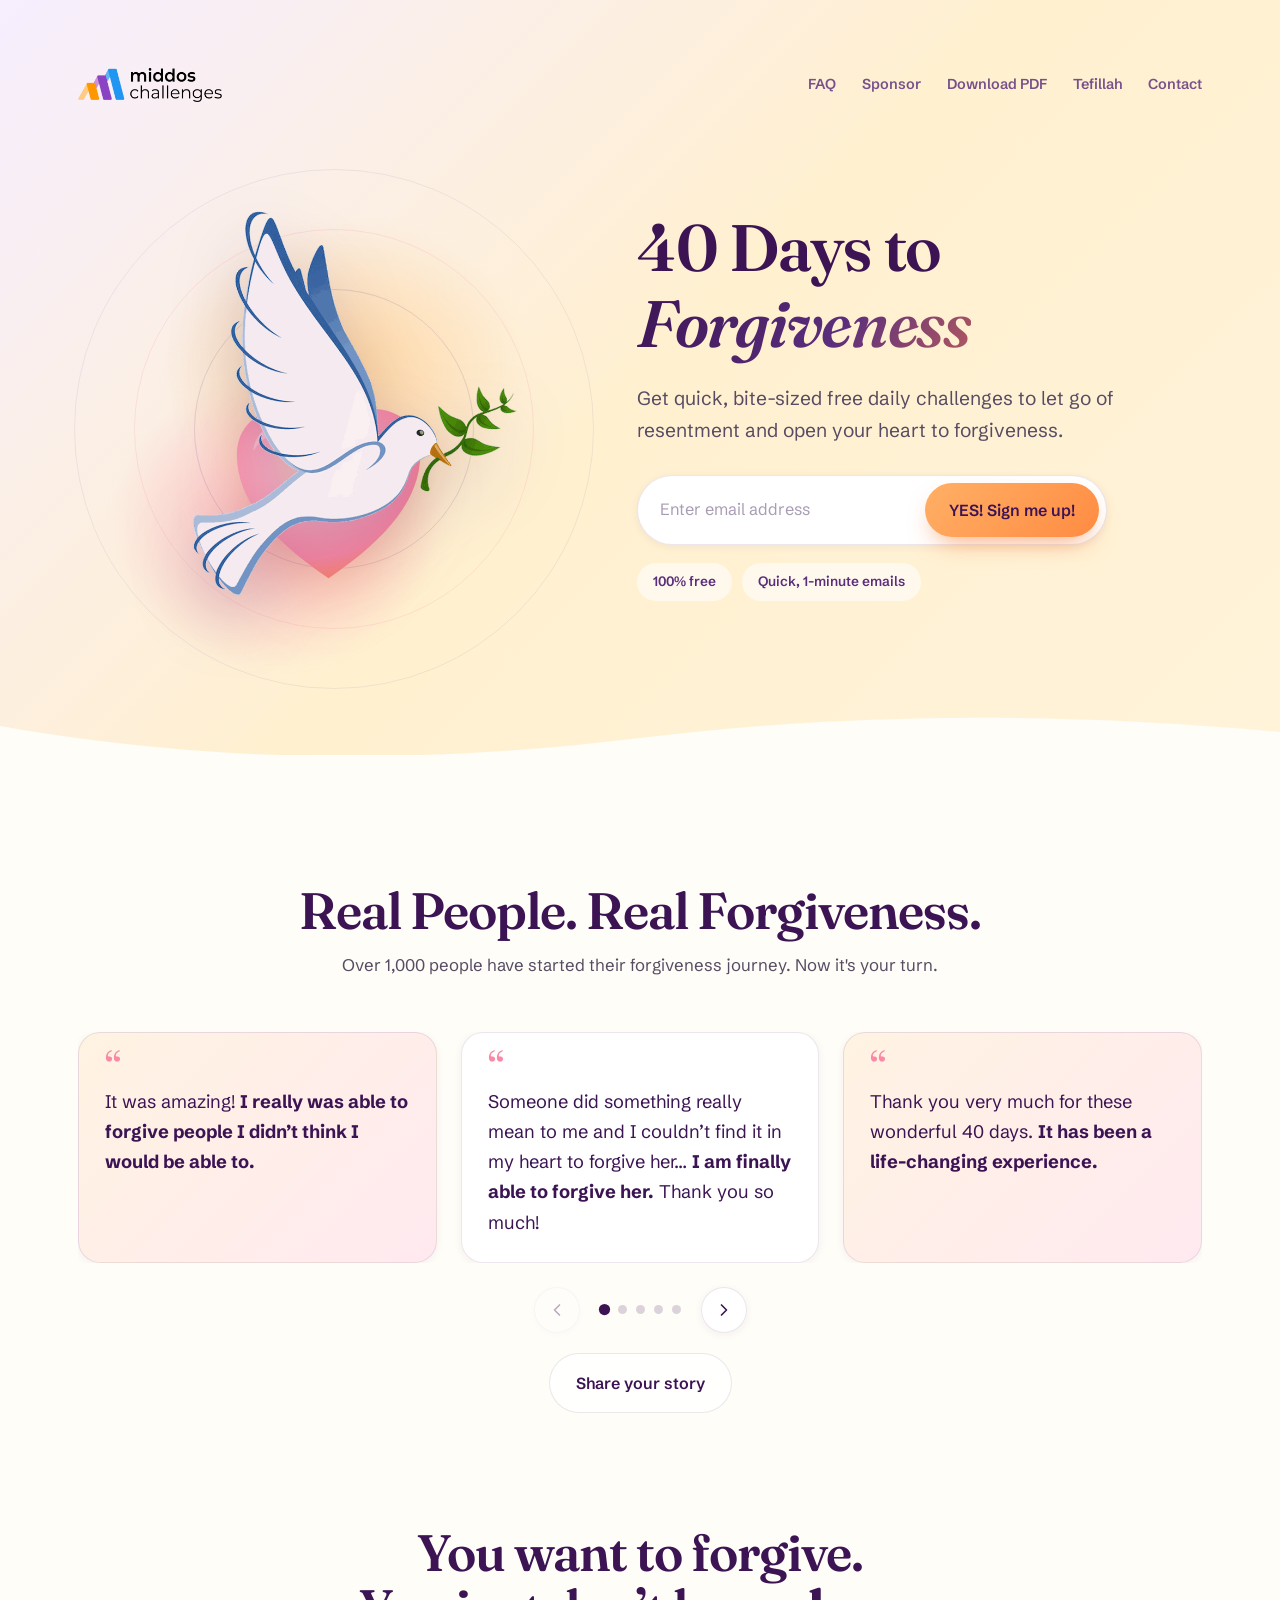
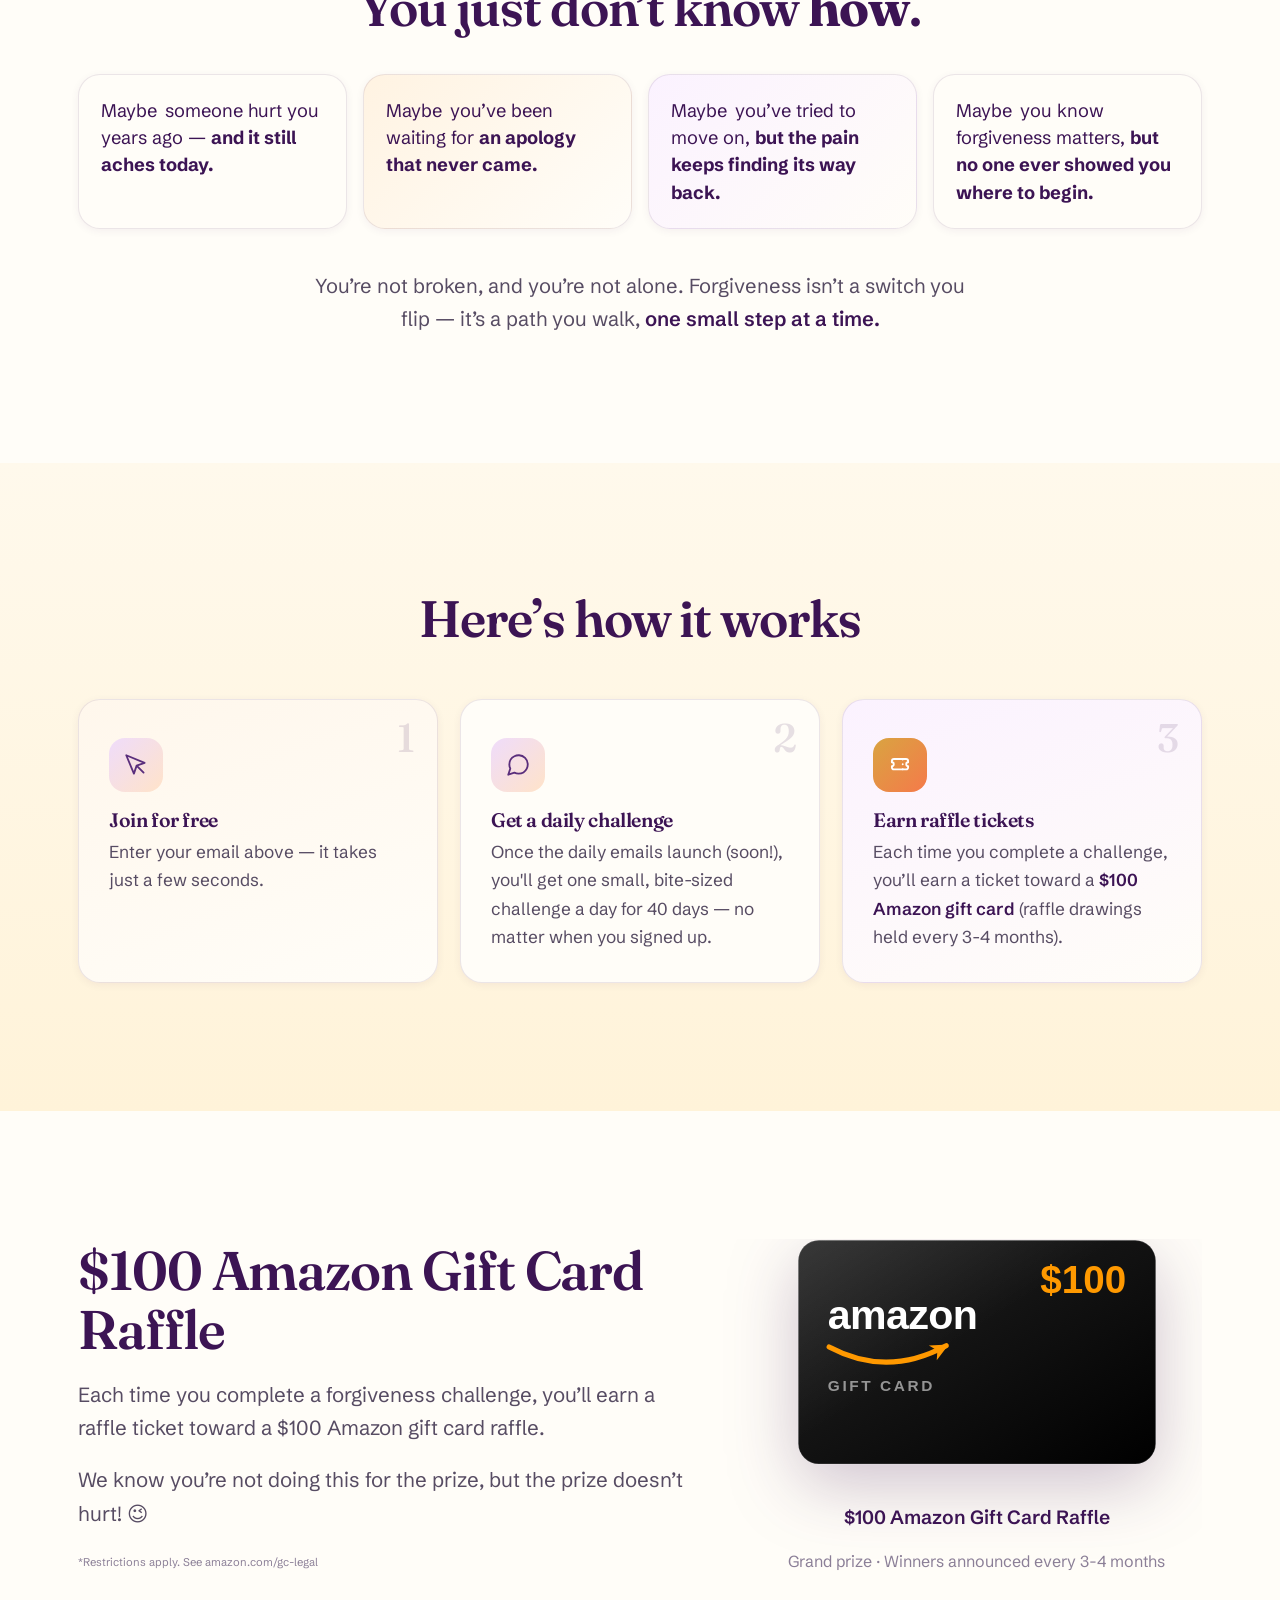
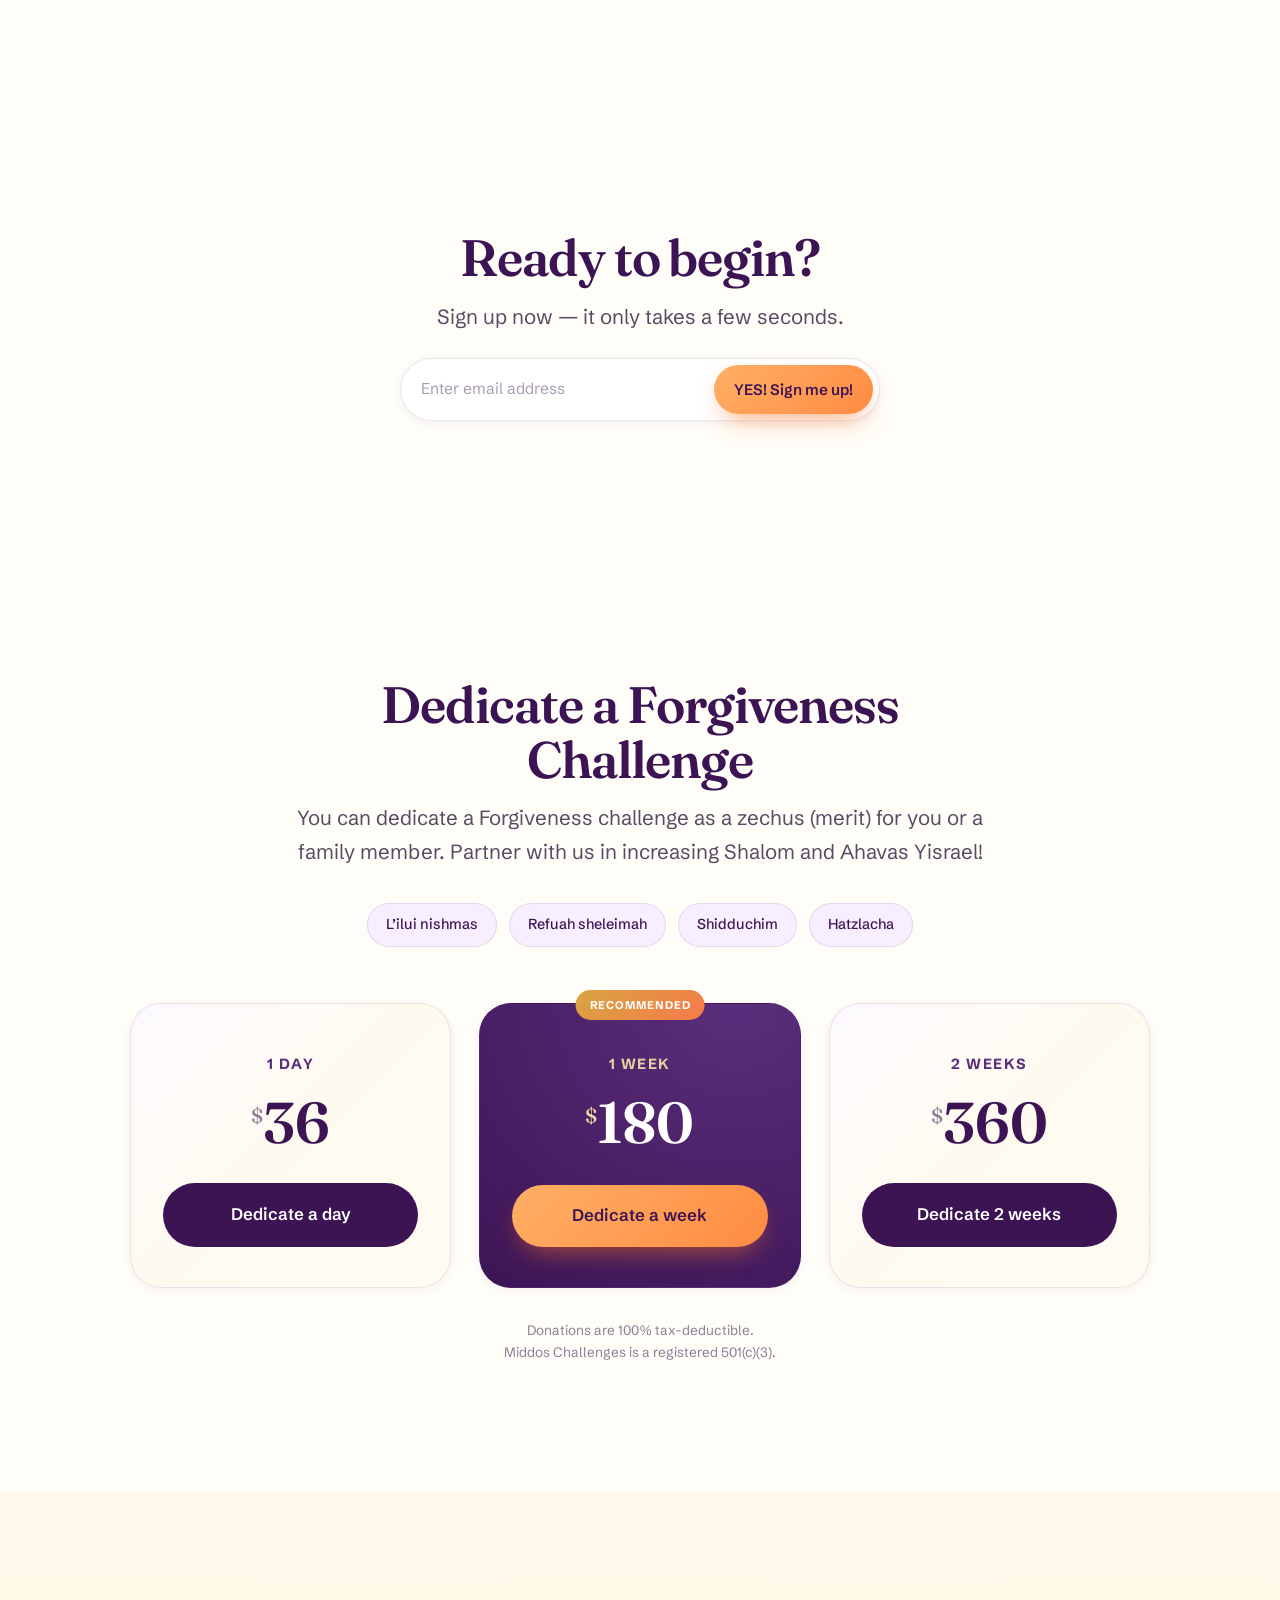
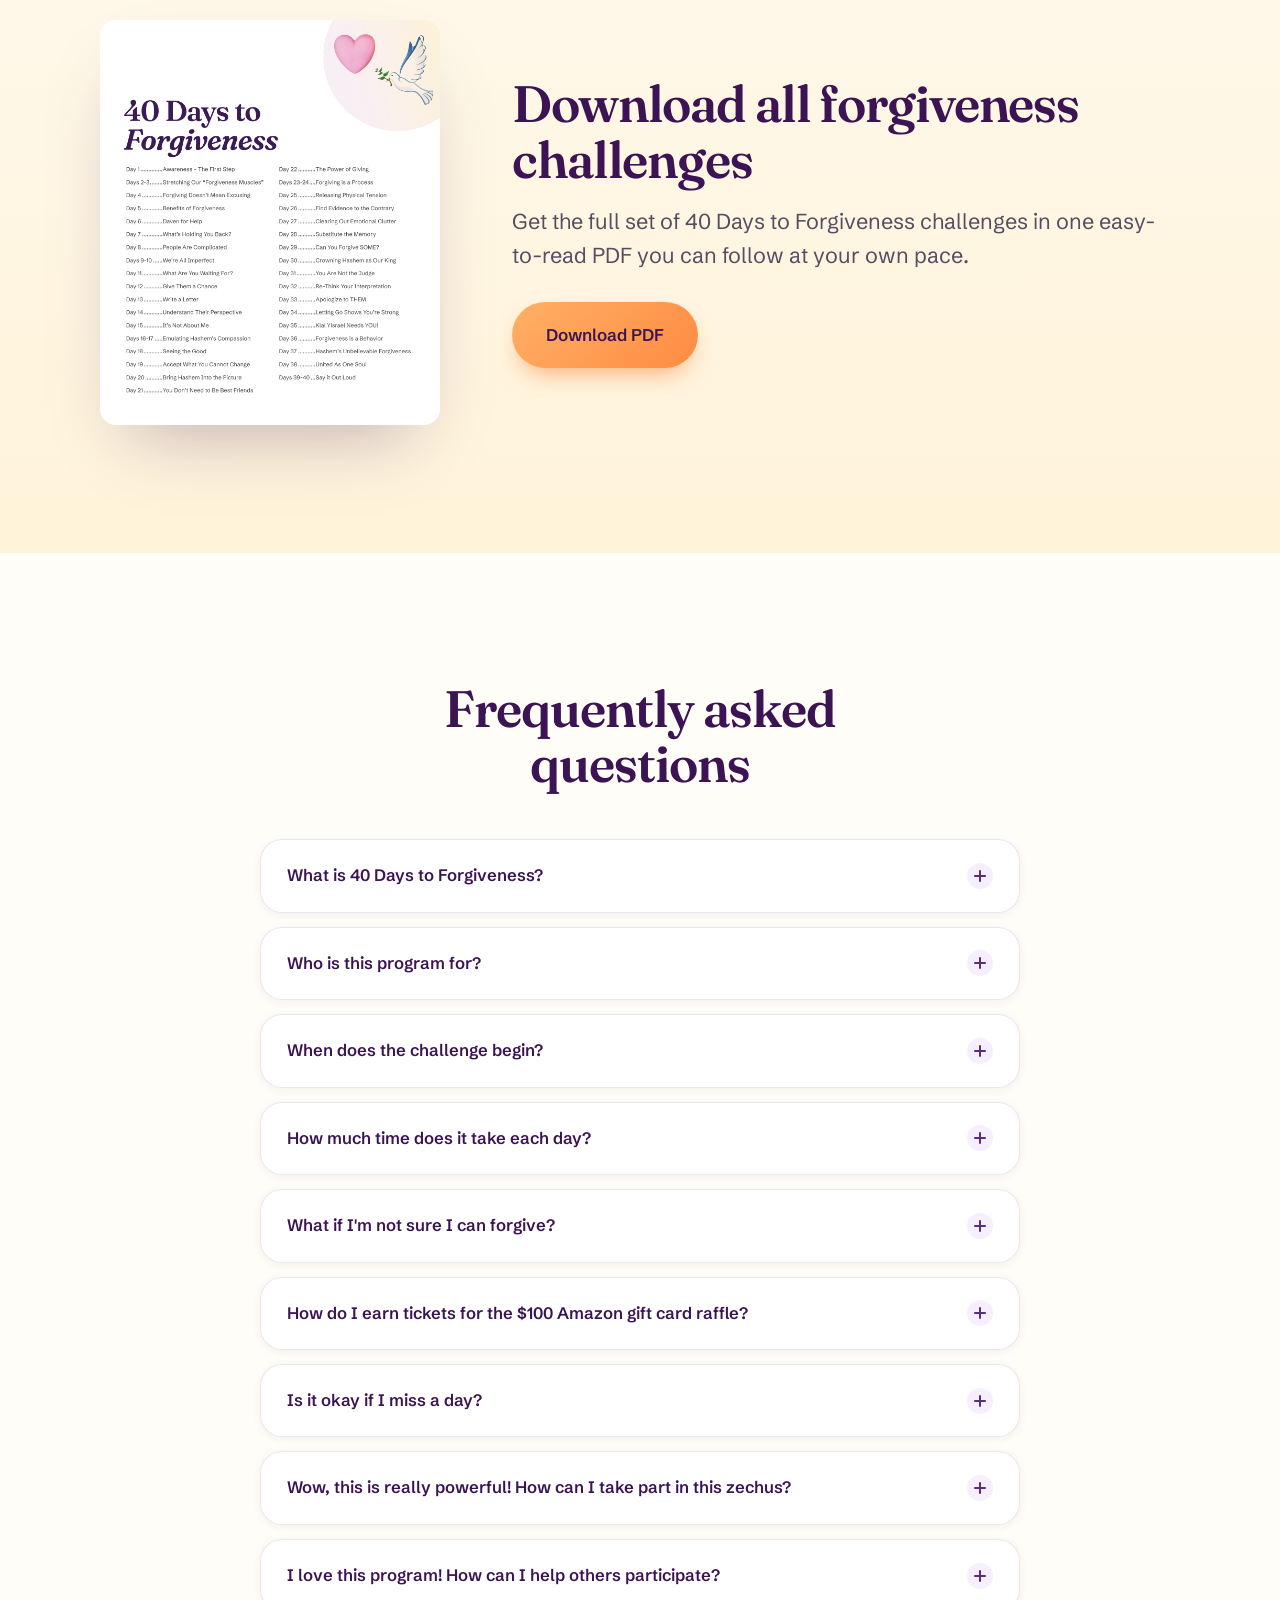
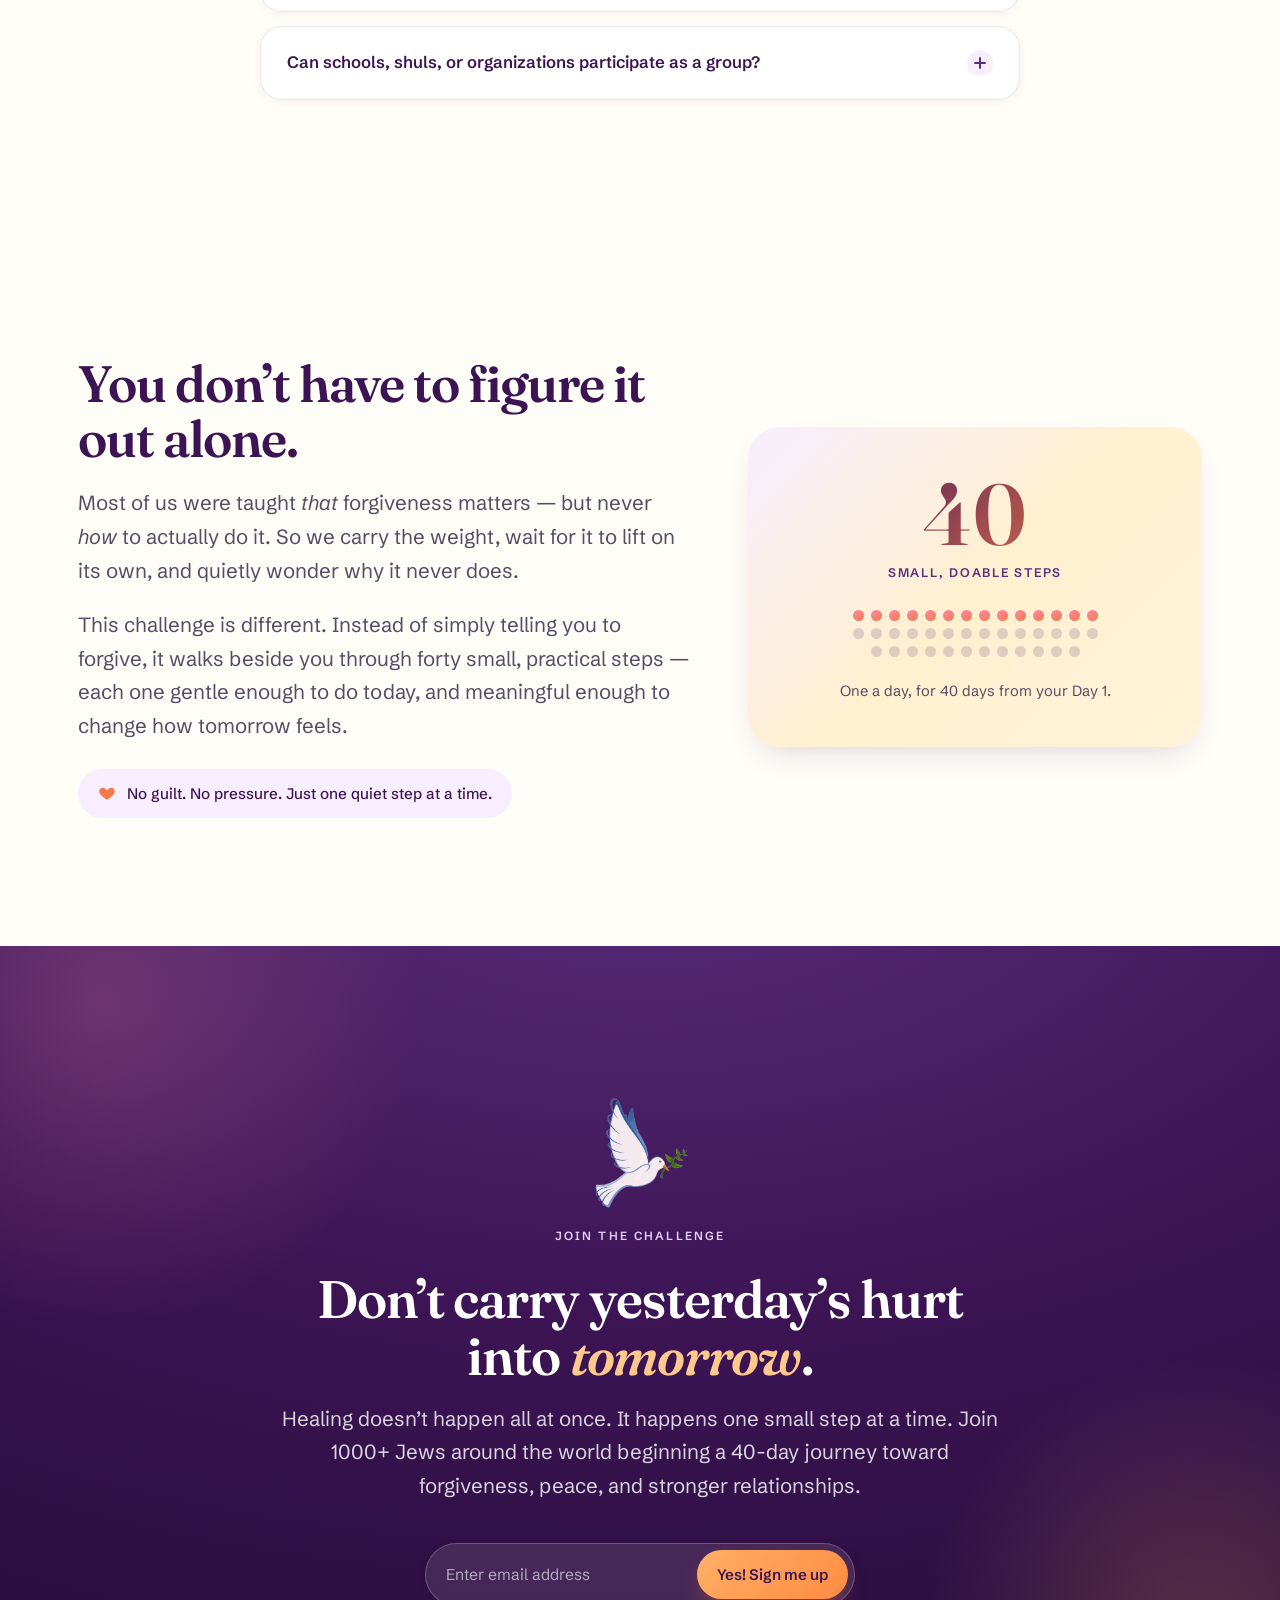
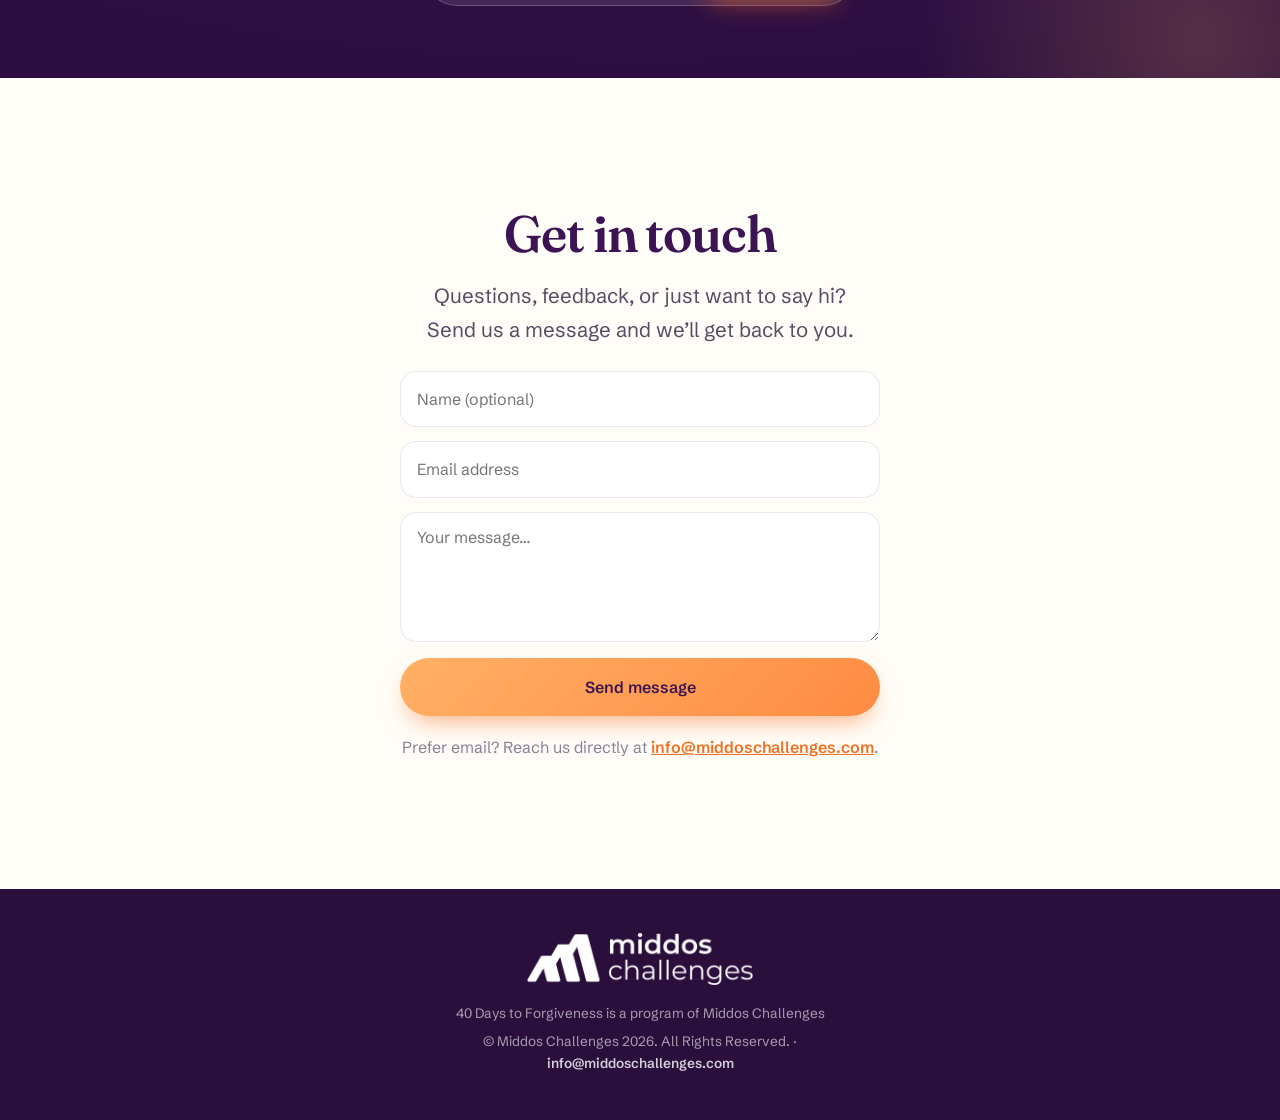
==== commit a6e5380d: "Homepage testimonials: 13 real participant quotes Co-Authored-By: Claude Sonnet 5.5 <noreply@anthrop" ====
--- a/index.html
+++ b/index.html
@@ -209,12 +209,19 @@
     <div class="tst-slider reveal">
       <div class="tst-viewport">
         <div class="tst-track">
-          <div class="tcard tinted"><span class="qm">“</span><p>Thank you so much! I joined not thinking it would make a difference — <b>but it made an incredible change.</b></p></div>
-          <div class="tcard"><span class="qm">“</span><p>It was absolutely incredible. <b>My perspective has changed so much,</b> and I learned amazing skills for forgiveness. I'm so grateful. 🙏</p></div>
-          <div class="tcard tinted"><span class="qm">“</span><p>I loved the program! It helped me so much with a specific person — <b>now I feel so liberated and happy to be free from resentment.</b></p></div>
-          <div class="tcard"><span class="qm">“</span><p>This 40 Days to Forgiveness was incredible. <b>It helped me release anything I was holding onto.</b></p></div>
-          <div class="tcard tinted"><span class="qm">“</span><p>Last year this helped me so much. <b>I was holding onto a lot of resentment</b> and didn’t know how to let it go until this program.</p></div>
-          <div class="tcard"><span class="qm">“</span><p>I realized <b>forgiveness can be attained through easy steps.</b> It always used to scare me — this program encouraged me and gave me so much clarity.</p></div>
+          <div class="tcard tinted"><span class="qm">“</span><p>It was amazing! <b>I really was able to forgive people I didn’t think I would be able to.</b></p></div>
+          <div class="tcard"><span class="qm">“</span><p>Someone did something really mean to me and I couldn’t find it in my heart to forgive her… <b>I am finally able to forgive her.</b> Thank you so much!</p></div>
+          <div class="tcard tinted"><span class="qm">“</span><p>Thank you very much for these wonderful 40 days. <b>It has been a life-changing experience.</b></p></div>
+          <div class="tcard"><span class="qm">“</span><p>It helped me a lot, especially to deal with my brother in a kind way. <b>I was able to forgive my brother and more.</b></p></div>
+          <div class="tcard tinted"><span class="qm">“</span><p>The forgiveness program is changing my life. <b>I am a new person.</b></p></div>
+          <div class="tcard"><span class="qm">“</span><p>It was so powerful. <b>I felt like each day built on the day before,</b> helping to get rid of grudges and really forgive.</p></div>
+          <div class="tcard tinted"><span class="qm">“</span><p><b>I was able to forgive and move past it.</b> I hugged it out, wished them the best and feel comfortable if I see them again.</p></div>
+          <div class="tcard"><span class="qm">“</span><p>The idea to forgive one part of it… <b>feels more doable, and like it’s making a real difference.</b></p></div>
+          <div class="tcard tinted"><span class="qm">“</span><p>One message that stuck with me is that <b>letting it go doesn’t mean I’m weak, but is a strength.</b></p></div>
+          <div class="tcard"><span class="qm">“</span><p>One of the most helpful was the one about <b>if I forgive someone it doesn’t mean they have to be my best friend.</b></p></div>
+          <div class="tcard tinted"><span class="qm">“</span><p>The day you offered the sentence “what they did was not about me, they were dealing with their own pain”… <b>helped me let go of another layer in forgiving my ex-husband.</b></p></div>
+          <div class="tcard"><span class="qm">“</span><p>Yes, <b>I was able to forgive 3 people.</b> The most useful was, if we can’t take revenge, holding onto the resentment serves no purpose.</p></div>
+          <div class="tcard tinted"><span class="qm">“</span><p>It gave me a lot of clarity and <b>I was able to let go of hurt that I have been feeling for a while.</b></p></div>
         </div>
       </div>
       <div class="tst-controls">
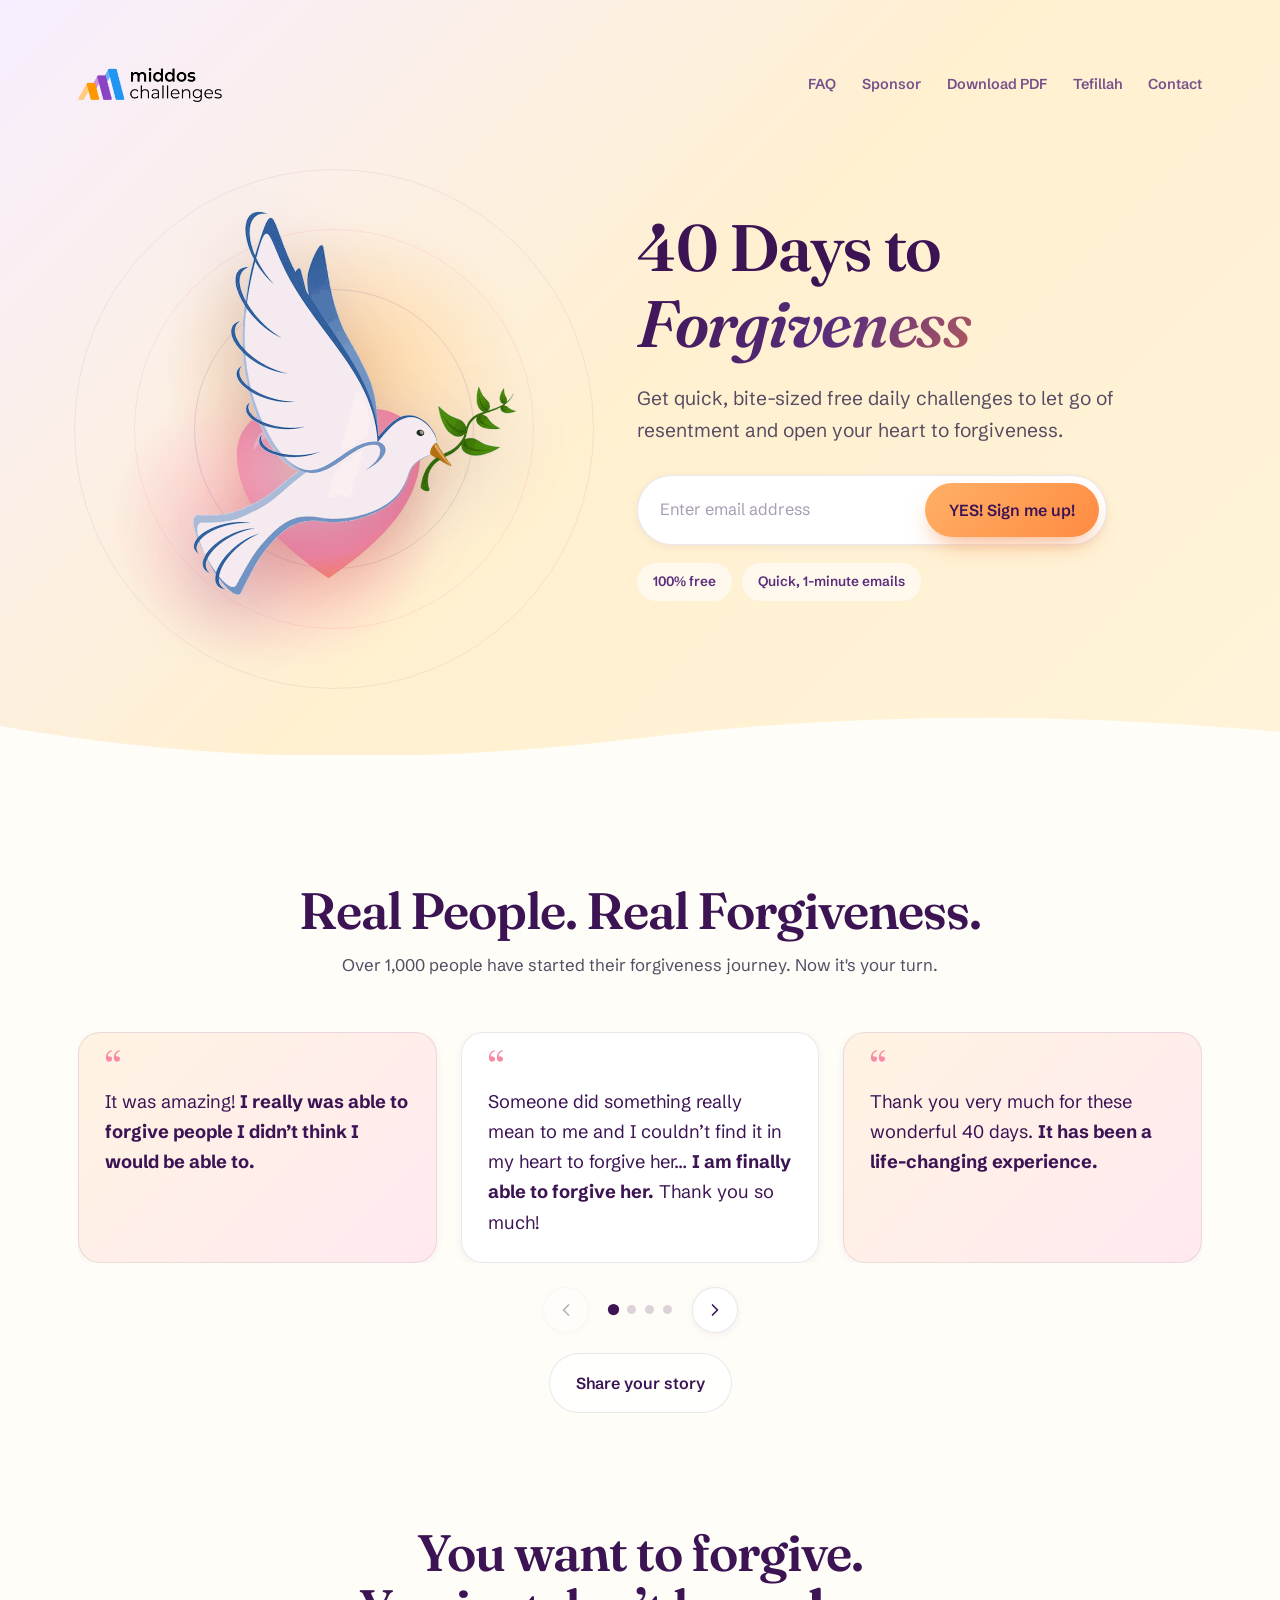
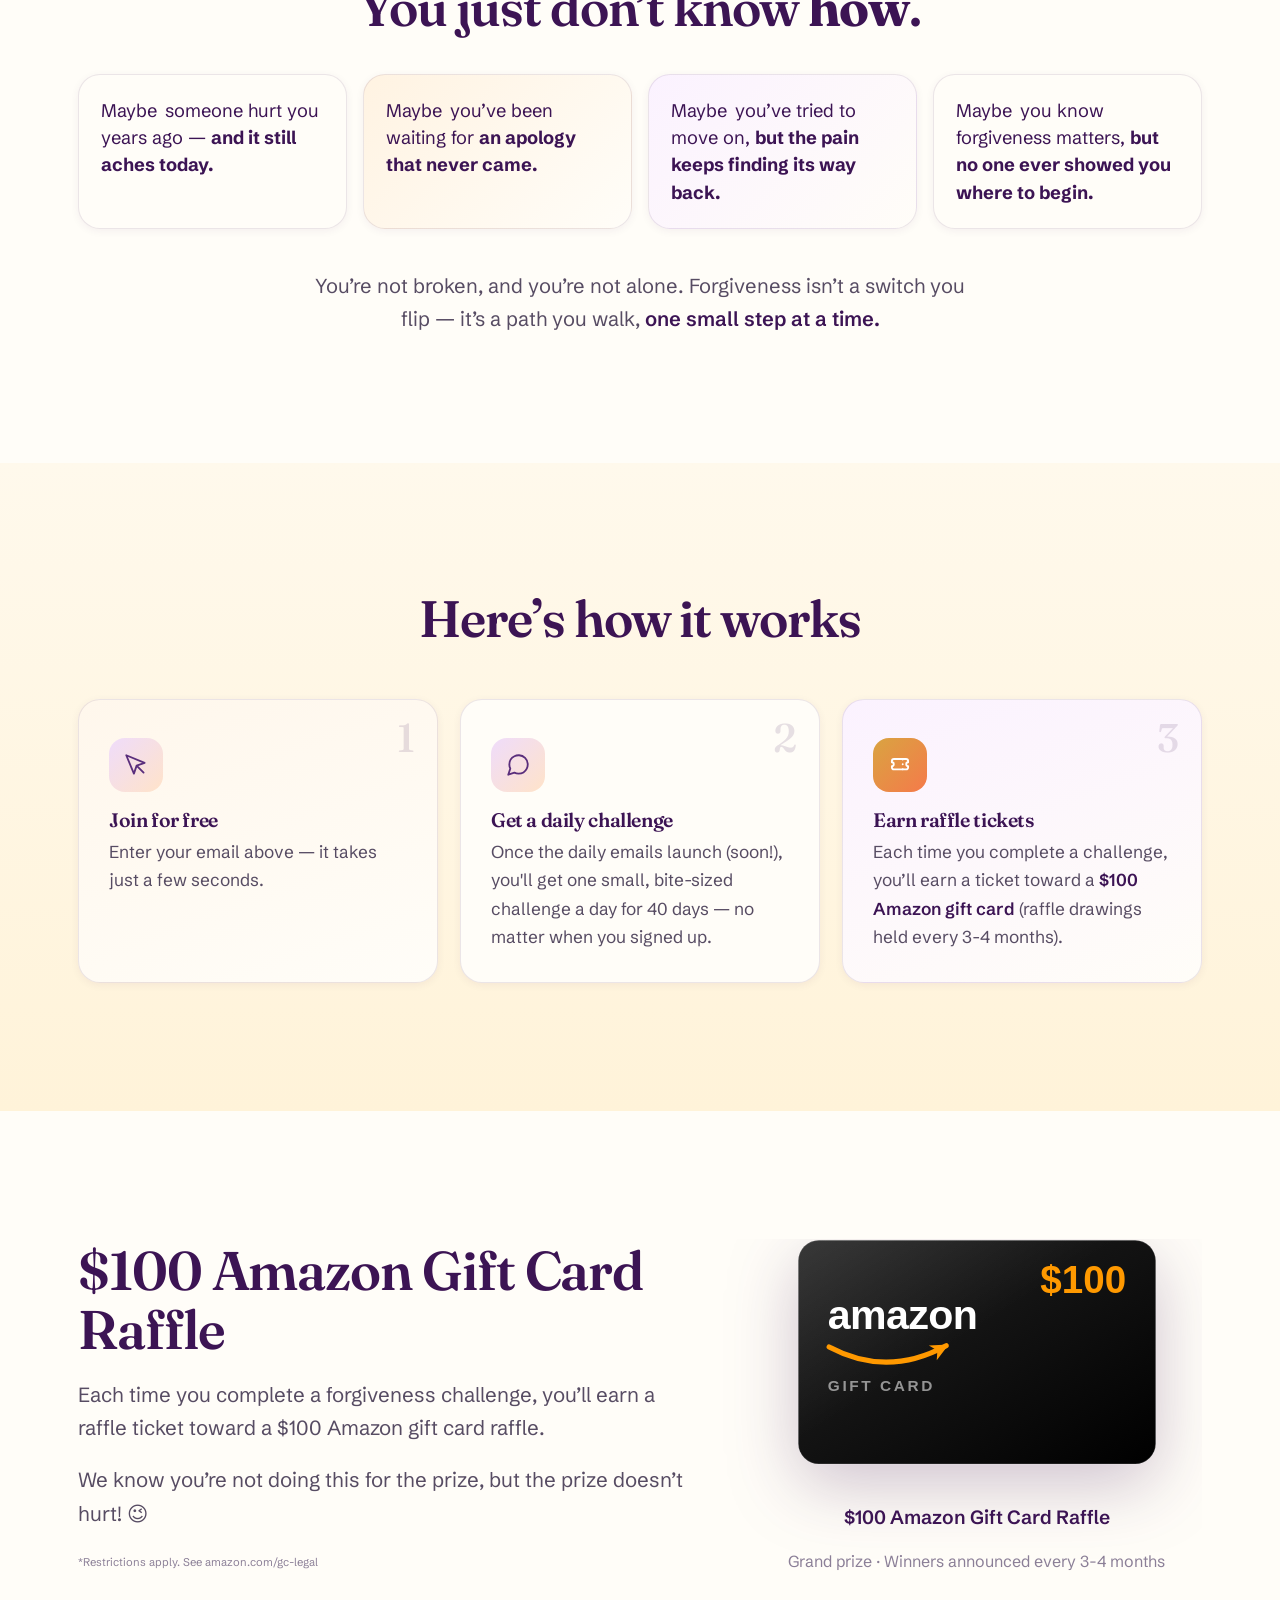
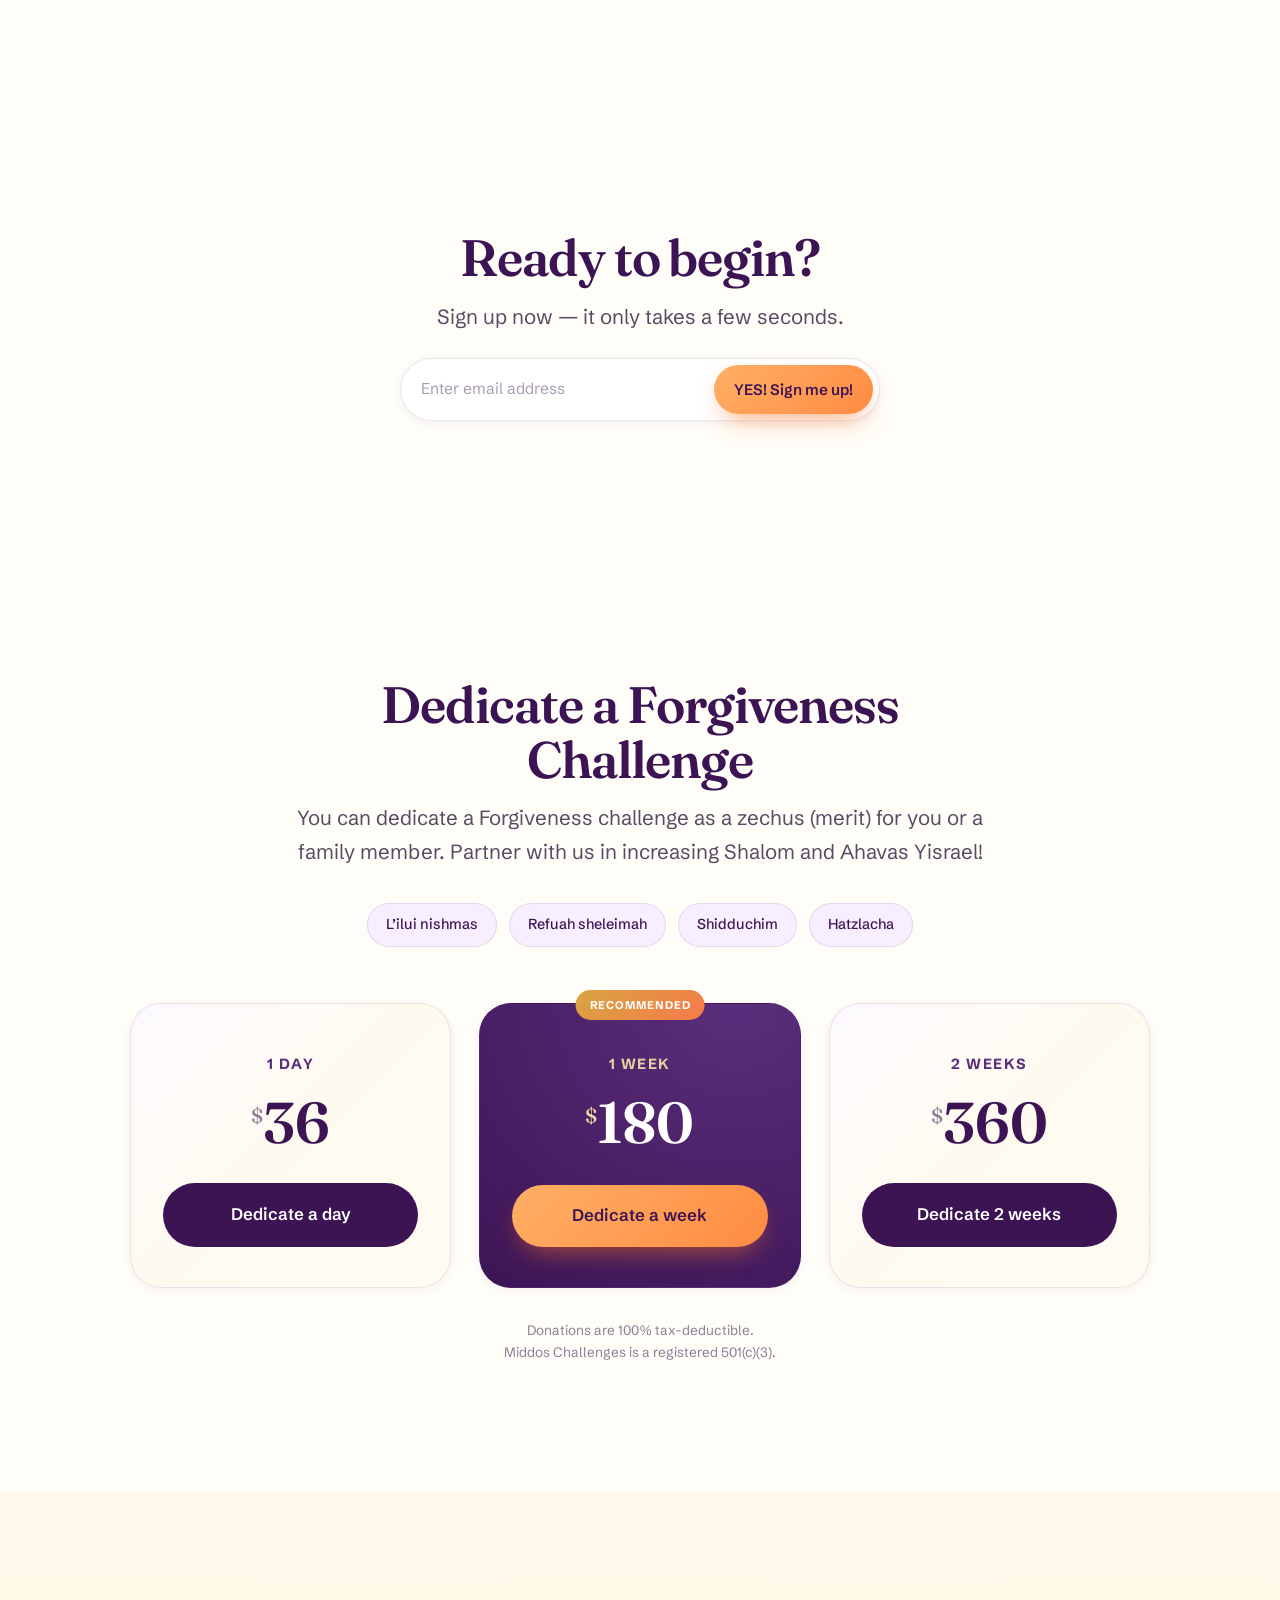
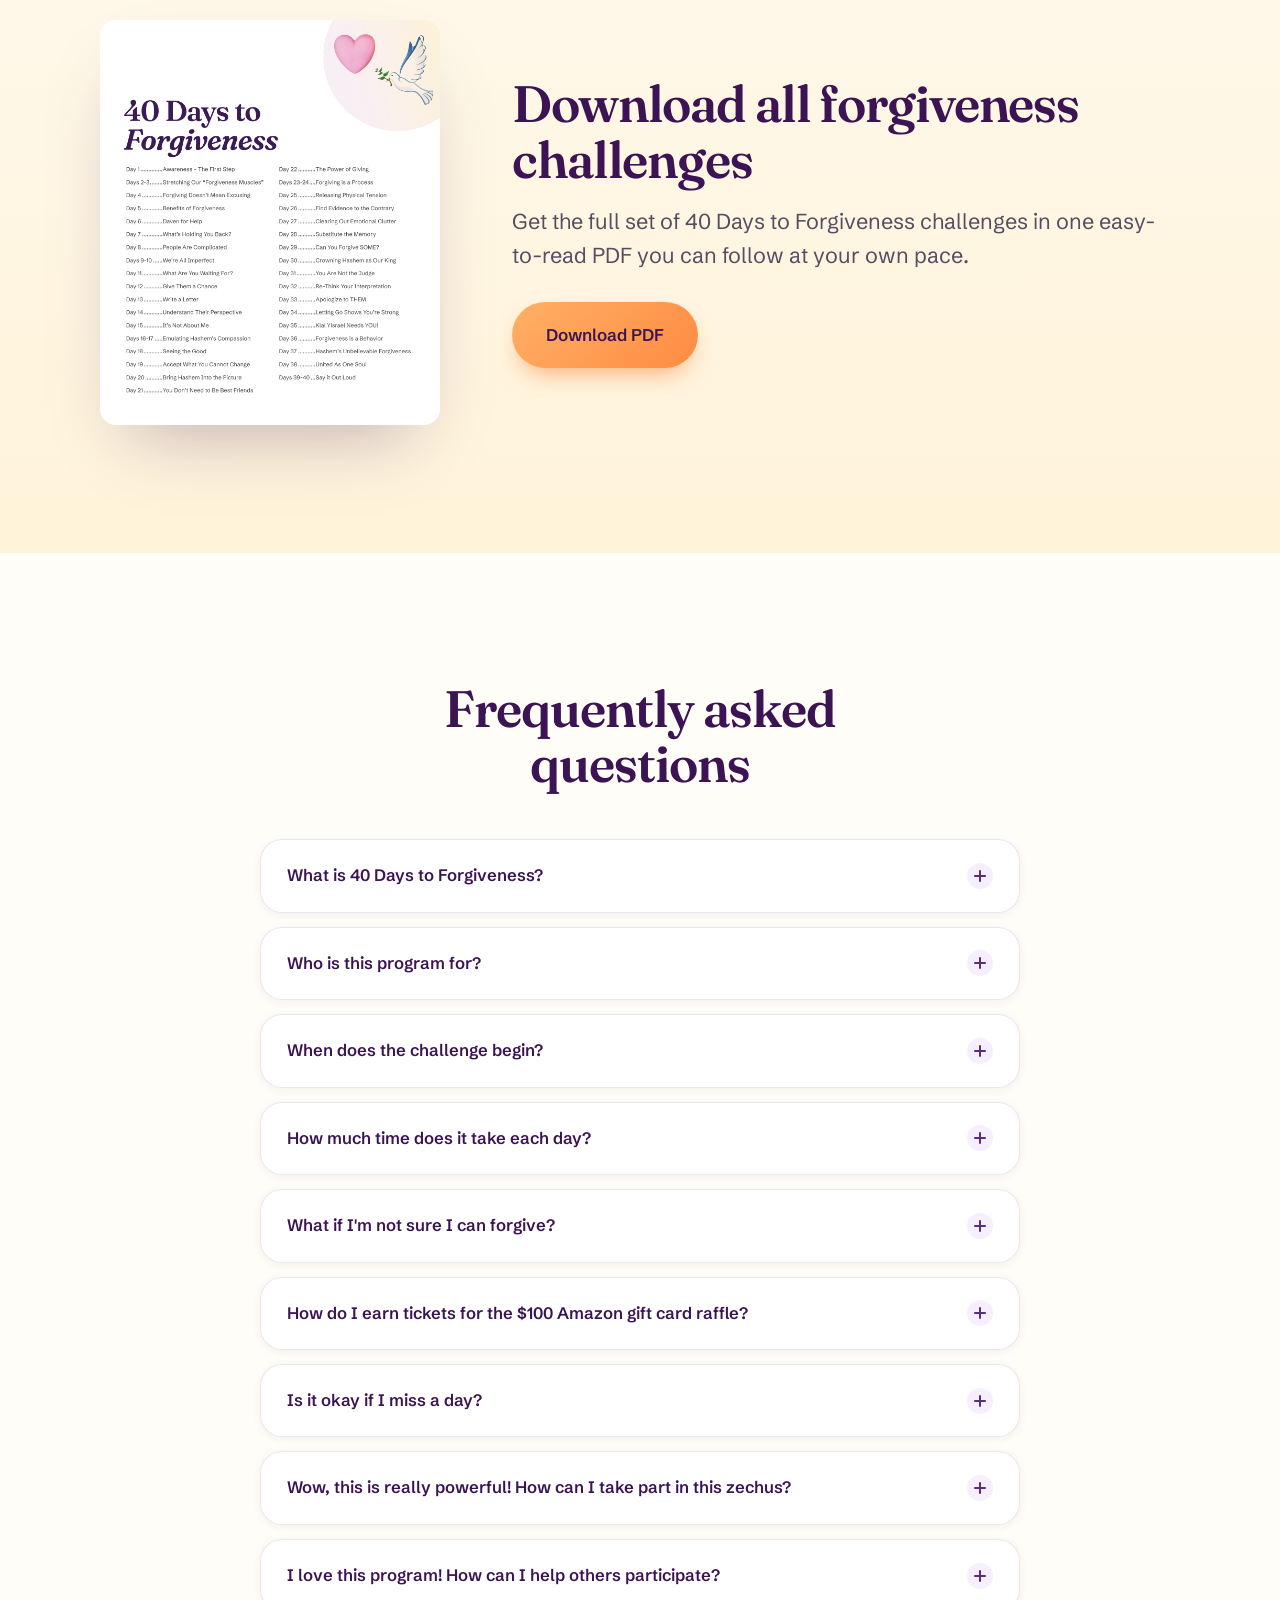
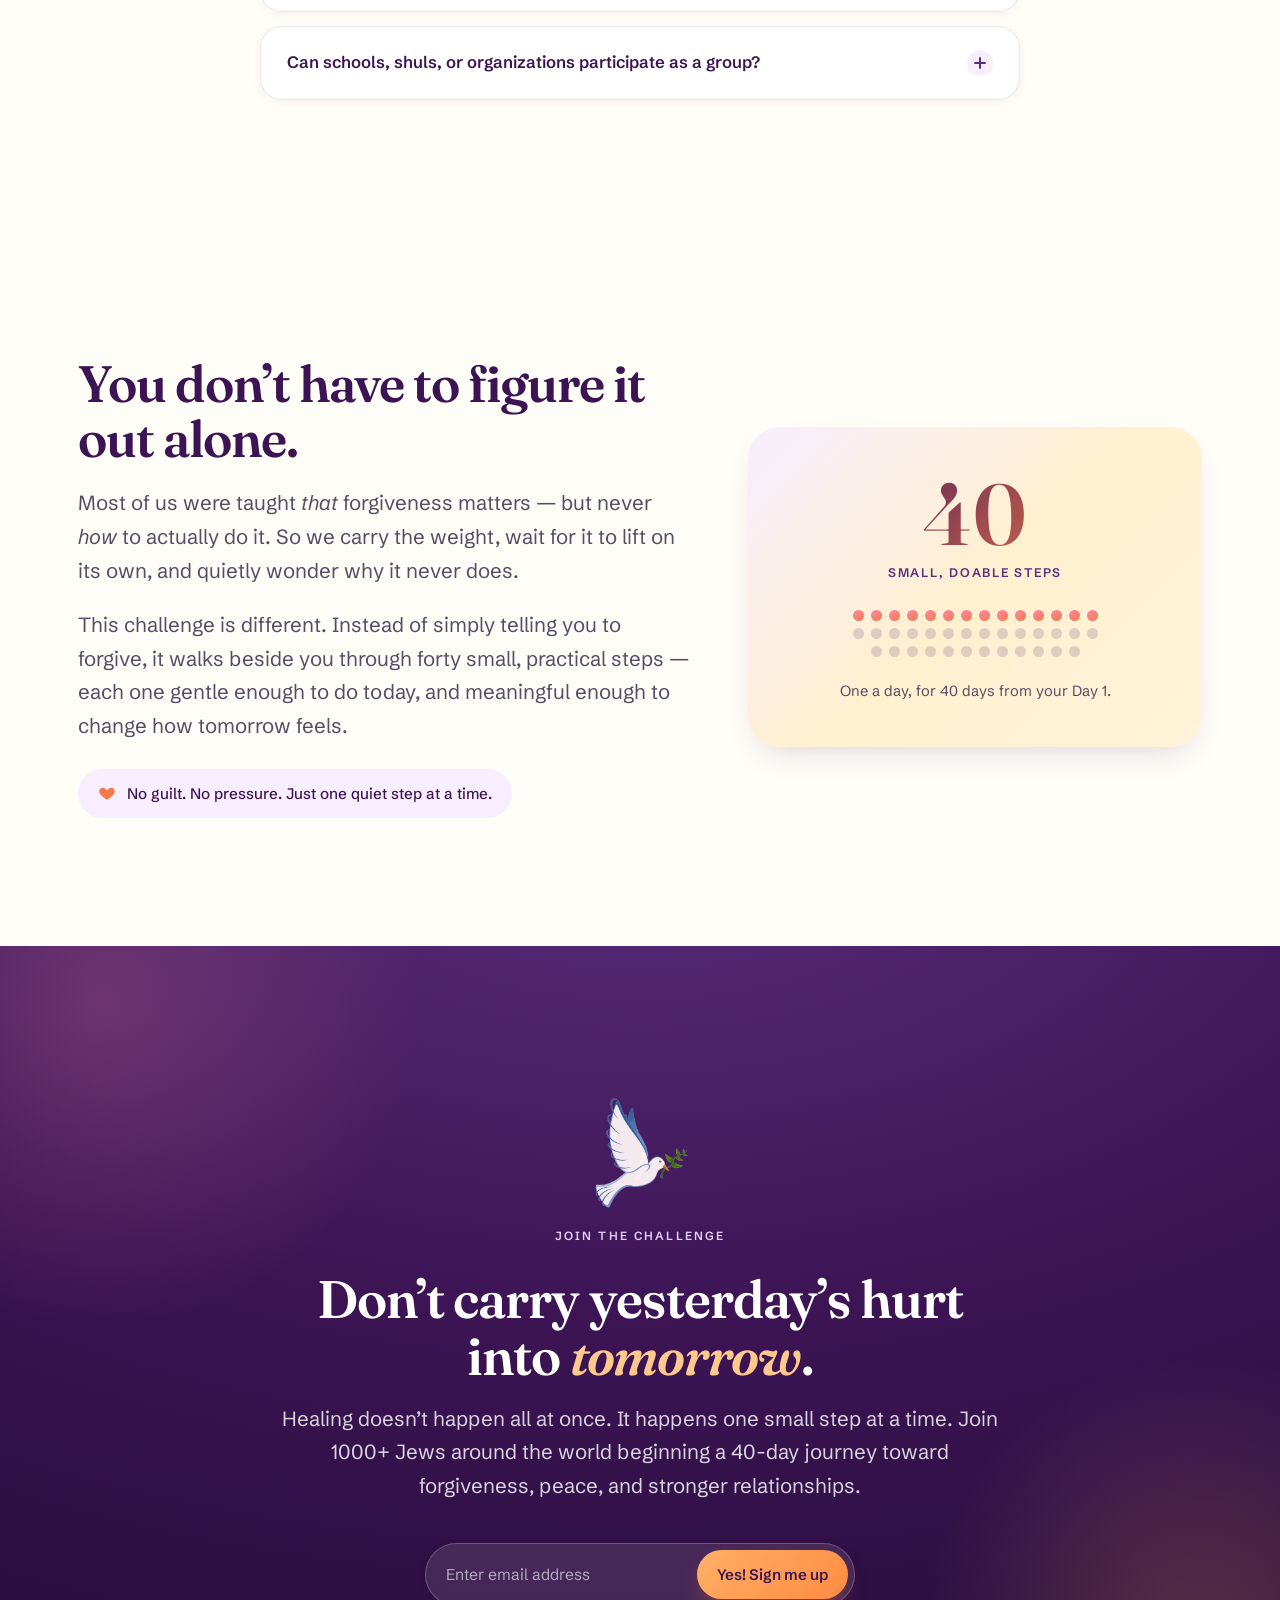
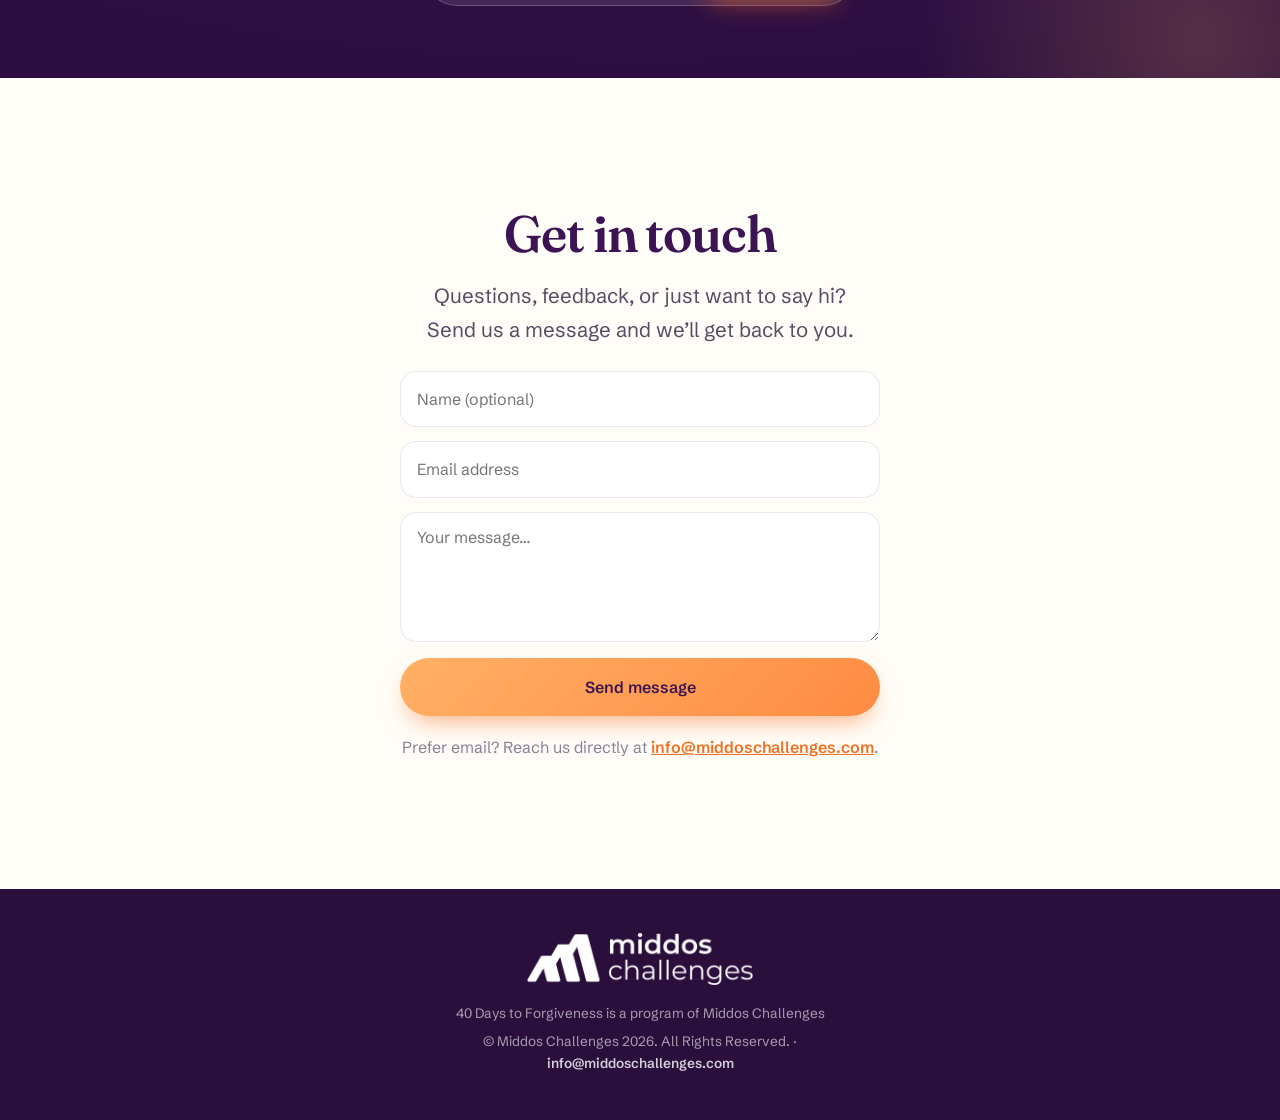
==== commit 9c11252d: "Testimonials: 12 quotes (multiple of 3); mobile menu button is now a visible purple button Co-Author" ====
--- a/index.html
+++ b/index.html
@@ -220,8 +220,7 @@
           <div class="tcard tinted"><span class="qm">“</span><p>One message that stuck with me is that <b>letting it go doesn’t mean I’m weak, but is a strength.</b></p></div>
           <div class="tcard"><span class="qm">“</span><p>One of the most helpful was the one about <b>if I forgive someone it doesn’t mean they have to be my best friend.</b></p></div>
           <div class="tcard tinted"><span class="qm">“</span><p>The day you offered the sentence “what they did was not about me, they were dealing with their own pain”… <b>helped me let go of another layer in forgiving my ex-husband.</b></p></div>
-          <div class="tcard"><span class="qm">“</span><p>Yes, <b>I was able to forgive 3 people.</b> The most useful was, if we can’t take revenge, holding onto the resentment serves no purpose.</p></div>
-          <div class="tcard tinted"><span class="qm">“</span><p>It gave me a lot of clarity and <b>I was able to let go of hurt that I have been feeling for a while.</b></p></div>
+          <div class="tcard"><span class="qm">“</span><p>It gave me a lot of clarity and <b>I was able to let go of hurt that I have been feeling for a while.</b></p></div>
         </div>
       </div>
       <div class="tst-controls">
--- a/styles.css
+++ b/styles.css
@@ -598,8 +598,10 @@
 @media(max-width:620px){
   body{font-size:16px}
   .dedication-bar{text-align:left;padding-right:64px}
-  .nav{position:fixed;top:5px;right:0;left:auto;padding:0;margin-right:16px}
-  .nav-burger{background:none}
+  .nav{position:fixed;top:8px;right:0;left:auto;padding:0;margin-right:14px}
+  /* solid purple button with a white ring: visible over the purple dedication bar AND the light page below it */
+  .nav-burger{width:44px;height:44px;border-radius:12px;background:var(--ink);
+    box-shadow:0 0 0 2px rgba(255,255,255,.92),0 6px 16px rgba(60,20,84,.30)}
   .nav-burger span{background:#fff}
   .brand{display:none}
   .nav-links{top:52px;padding-top:24px}
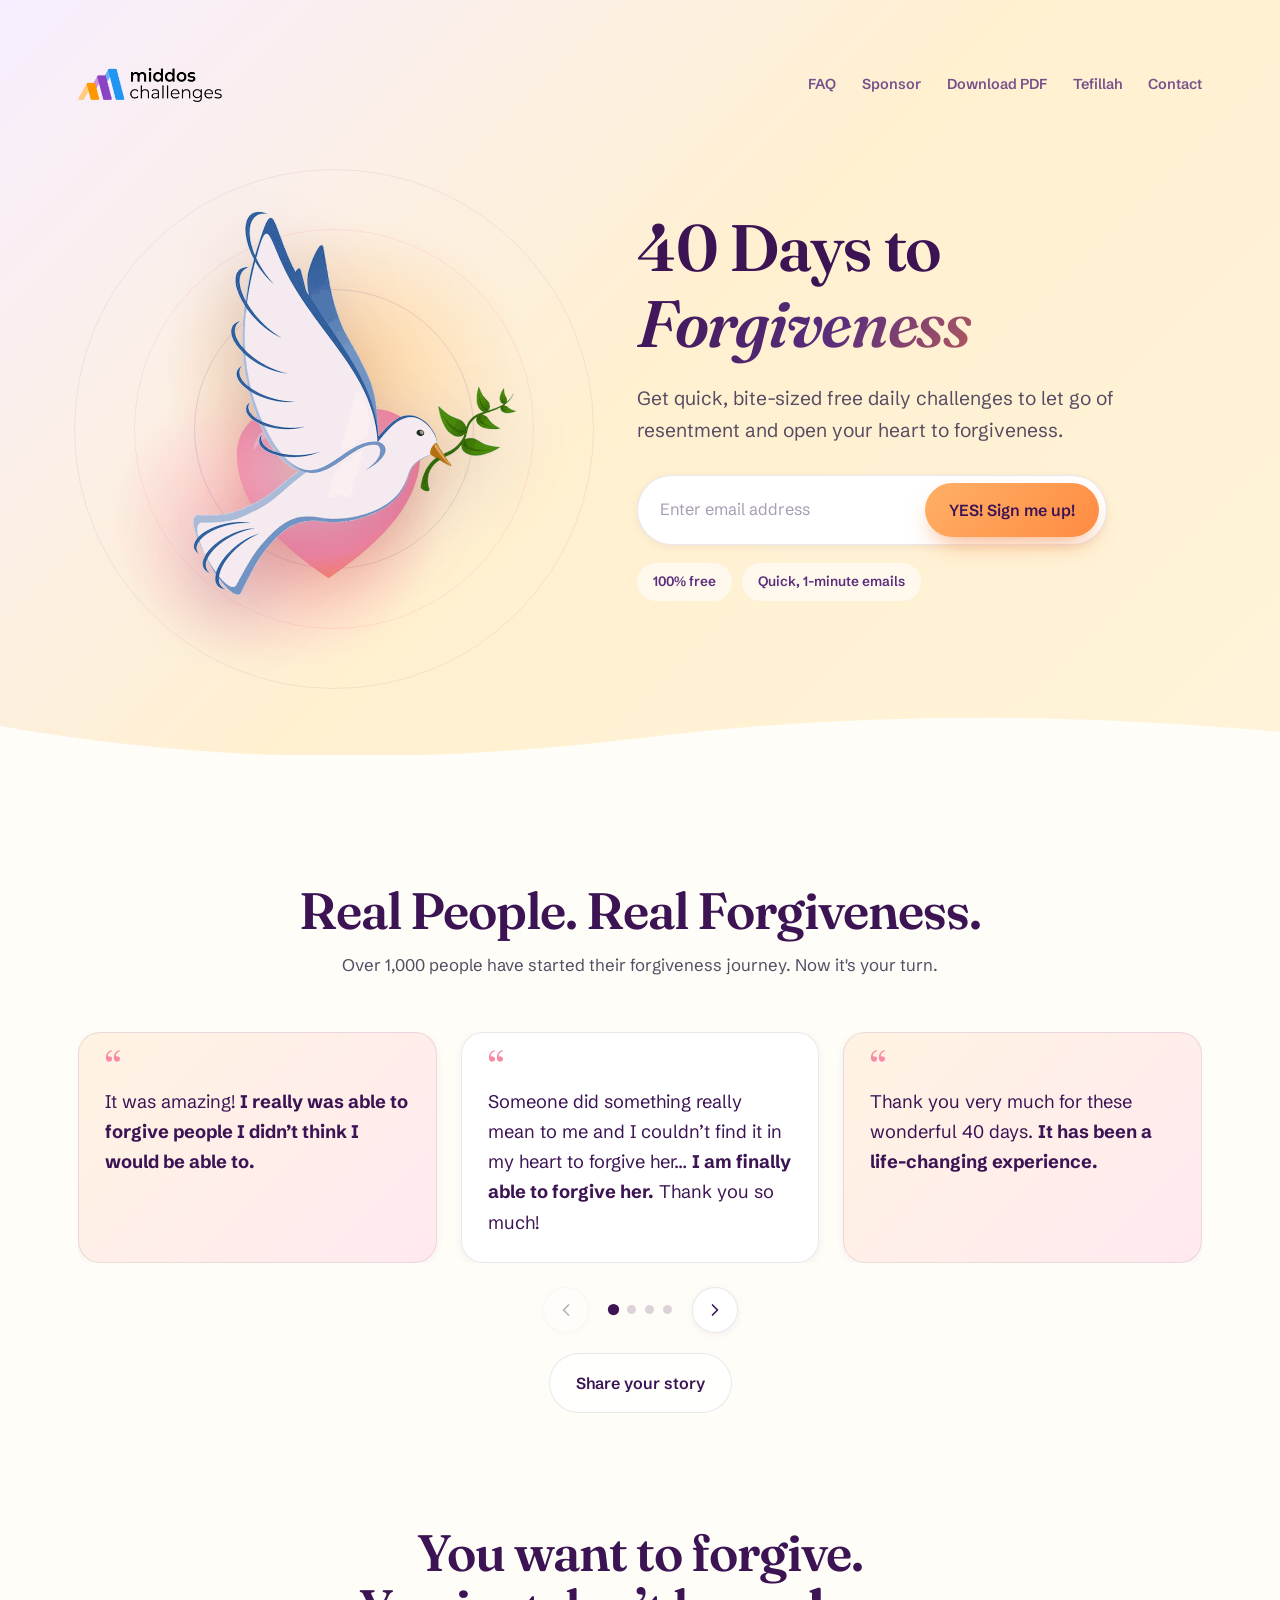
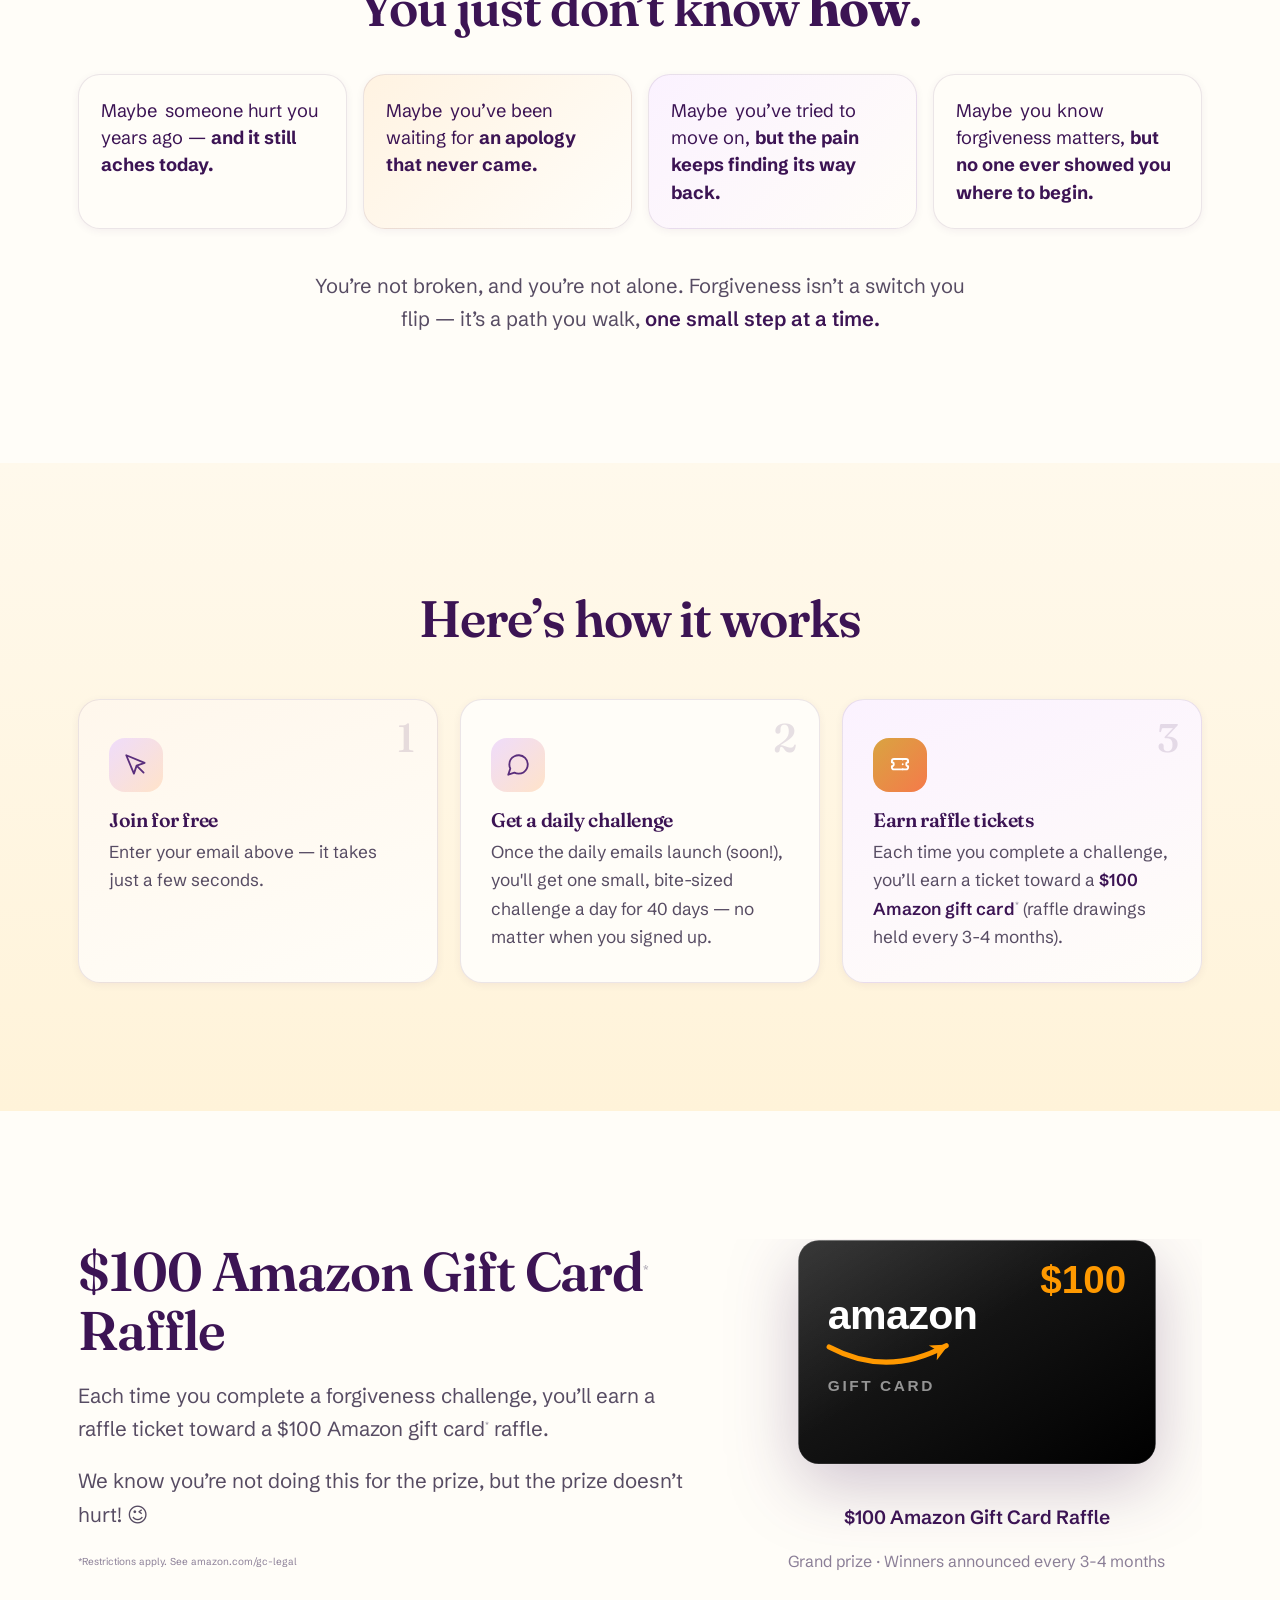
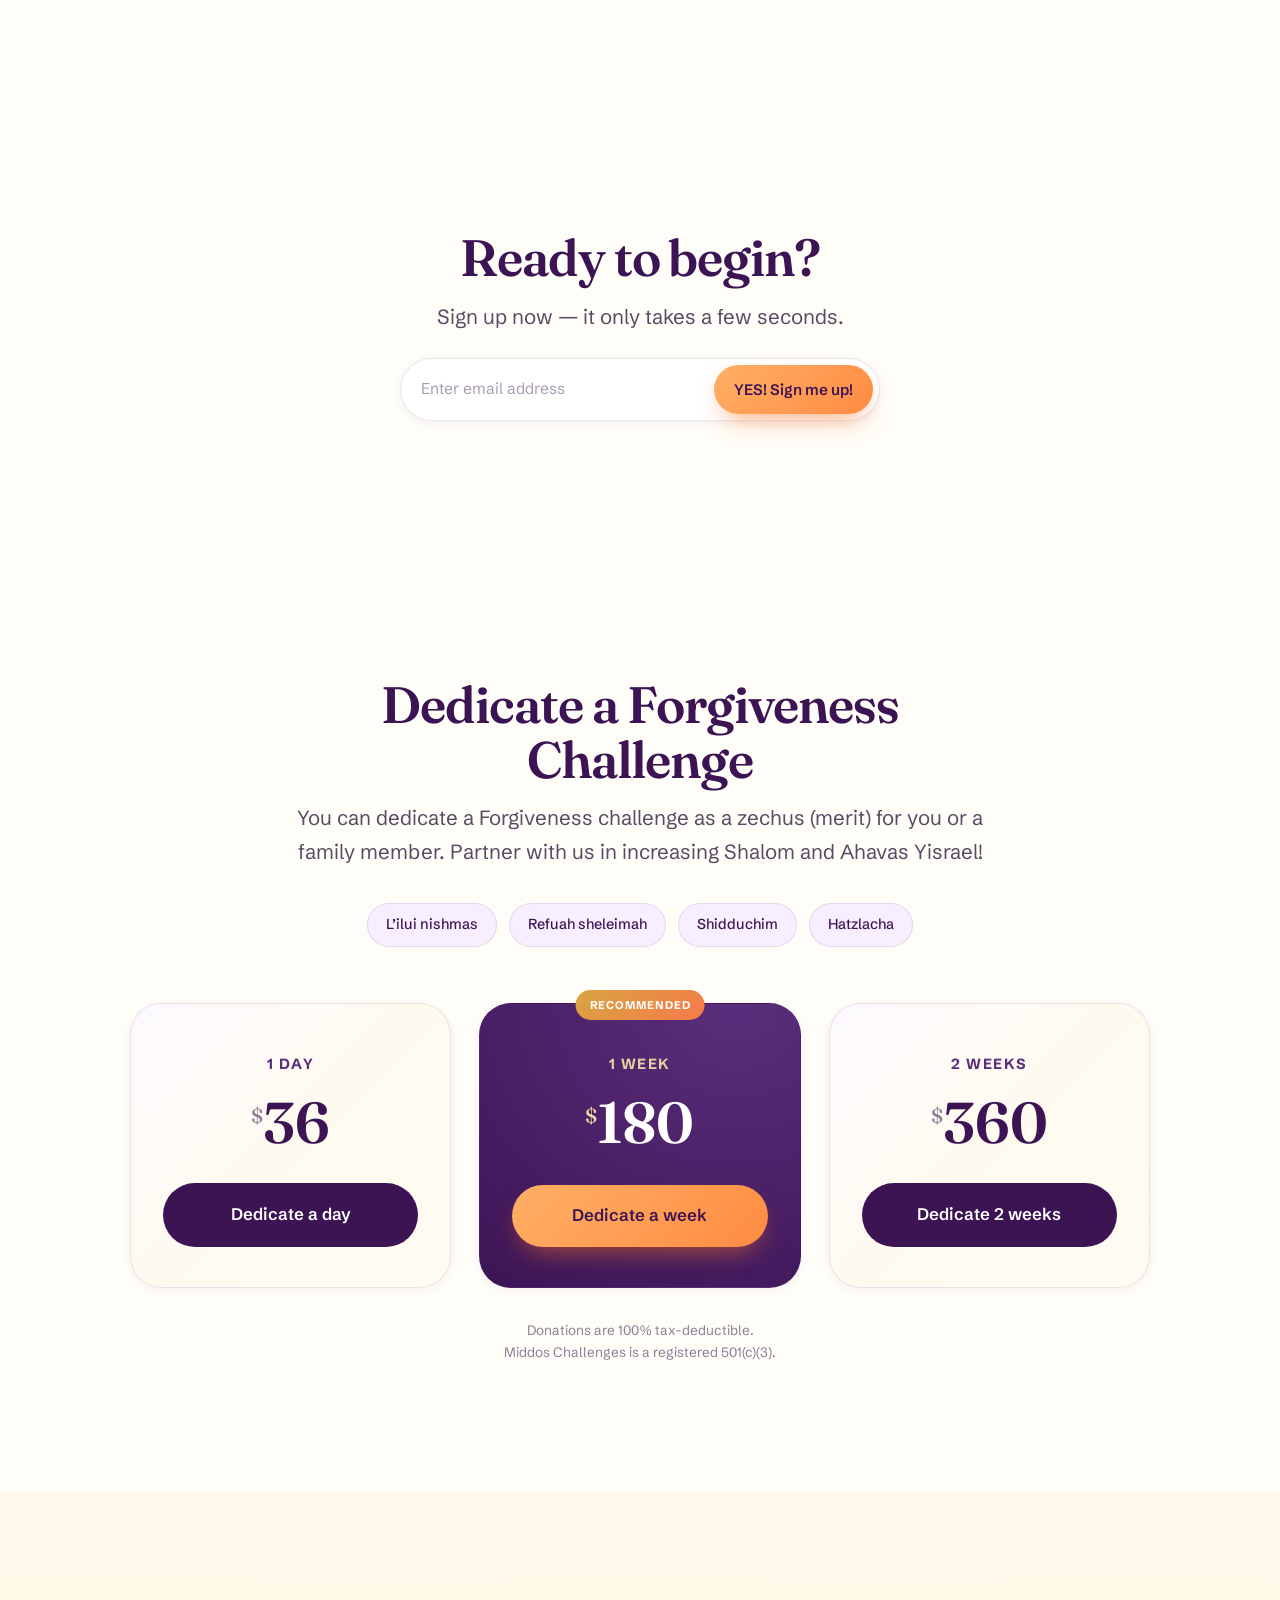
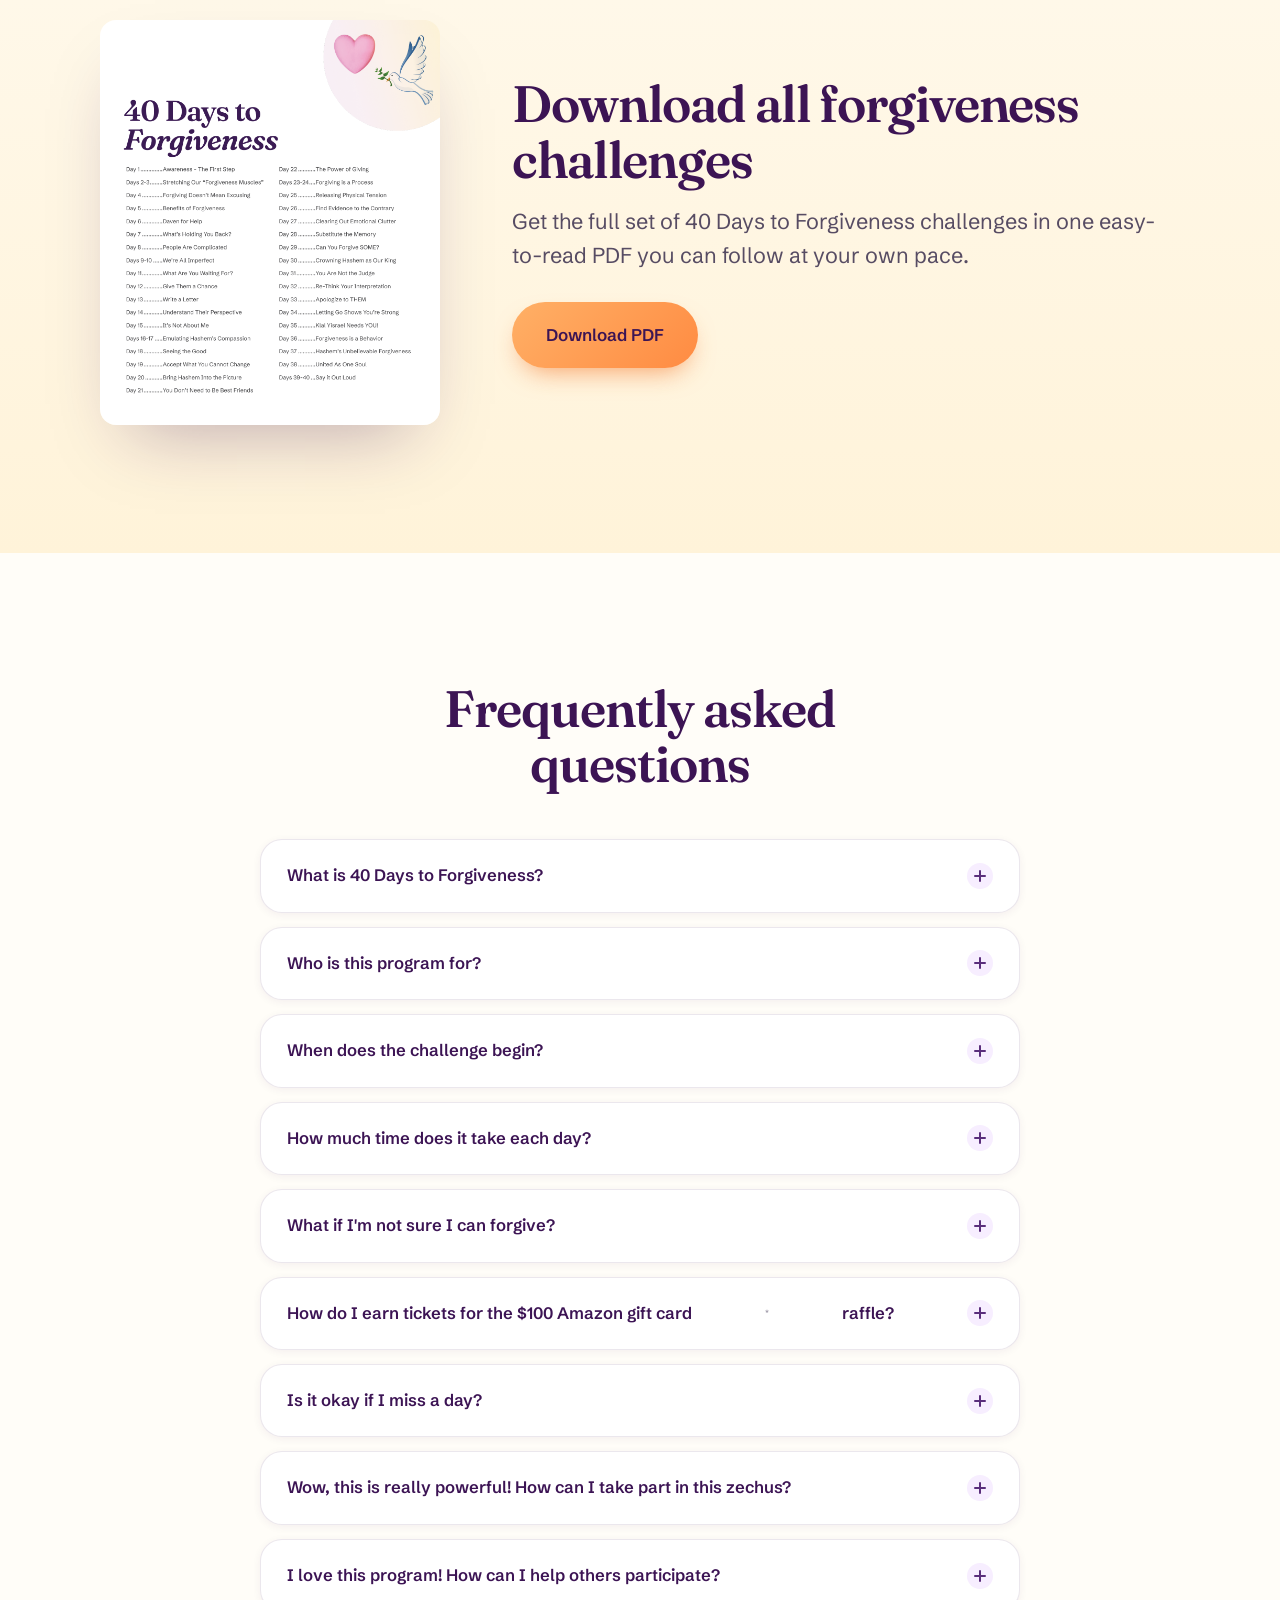
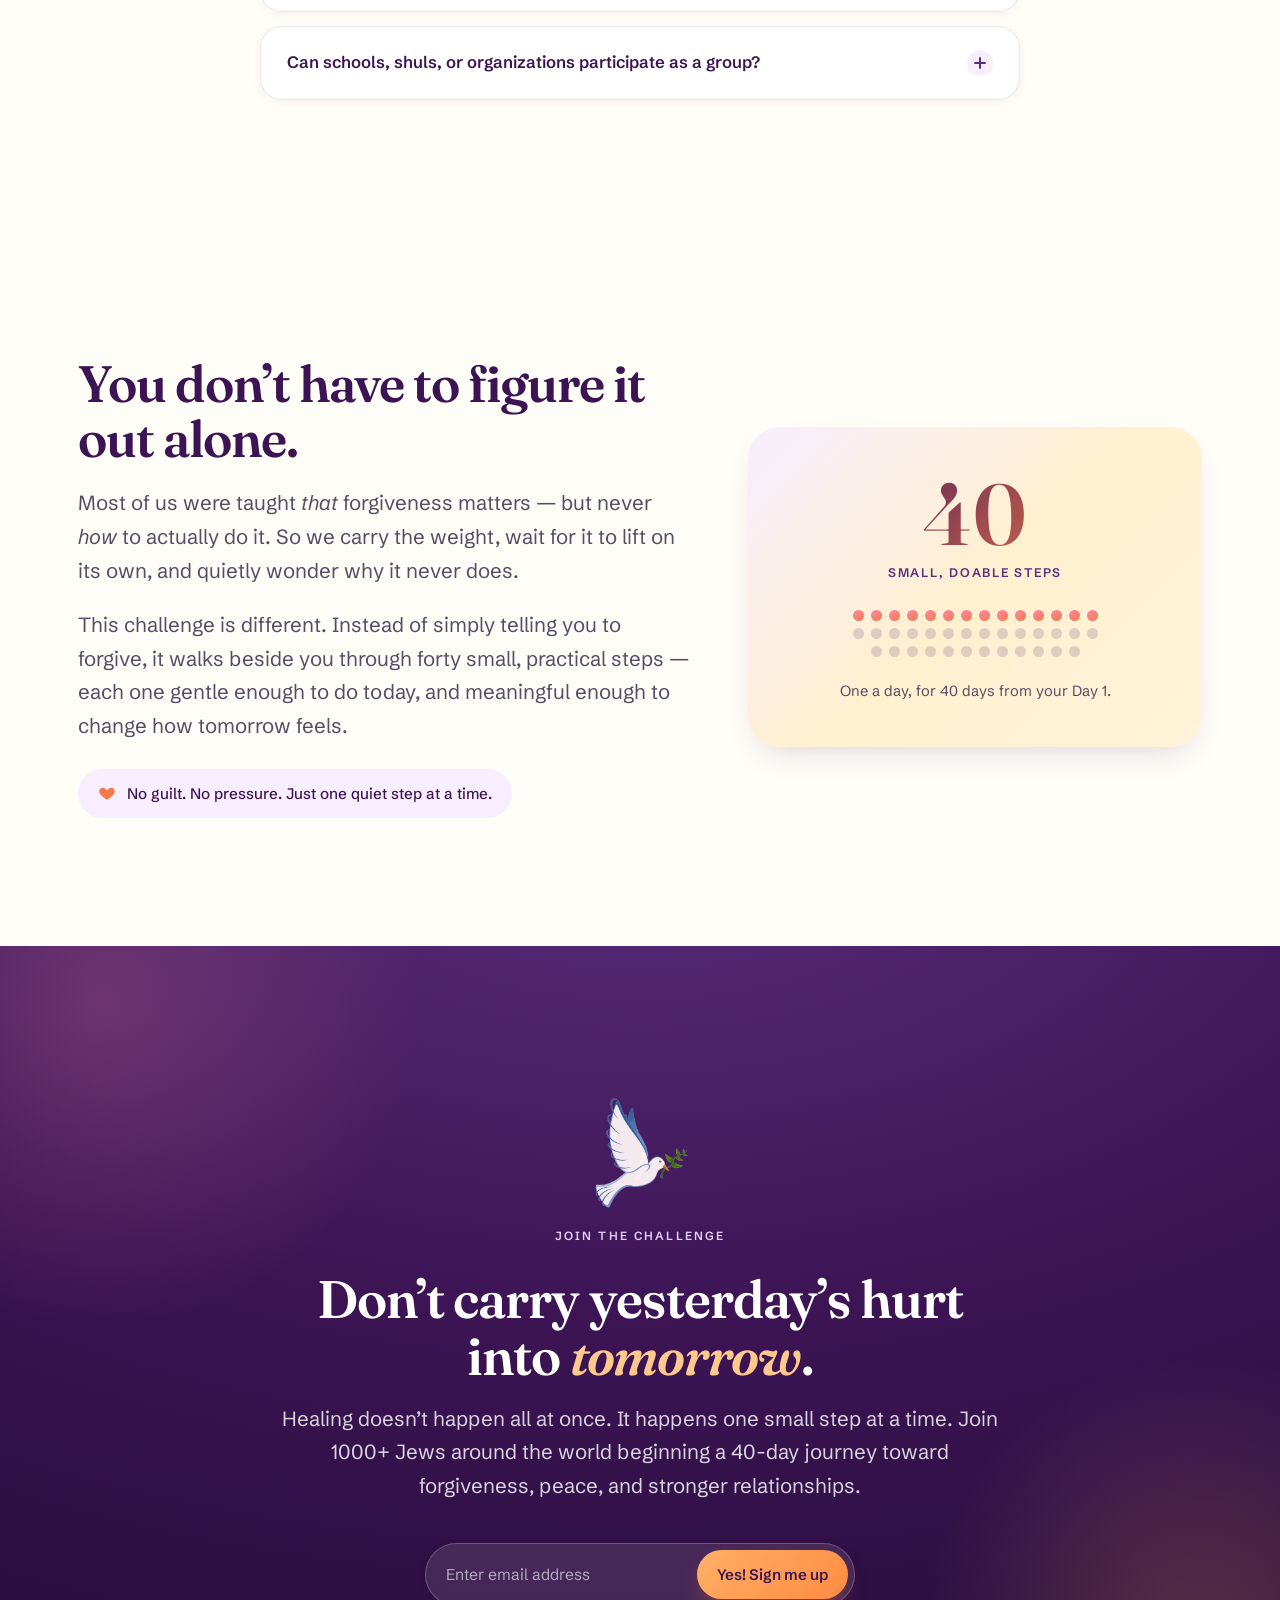
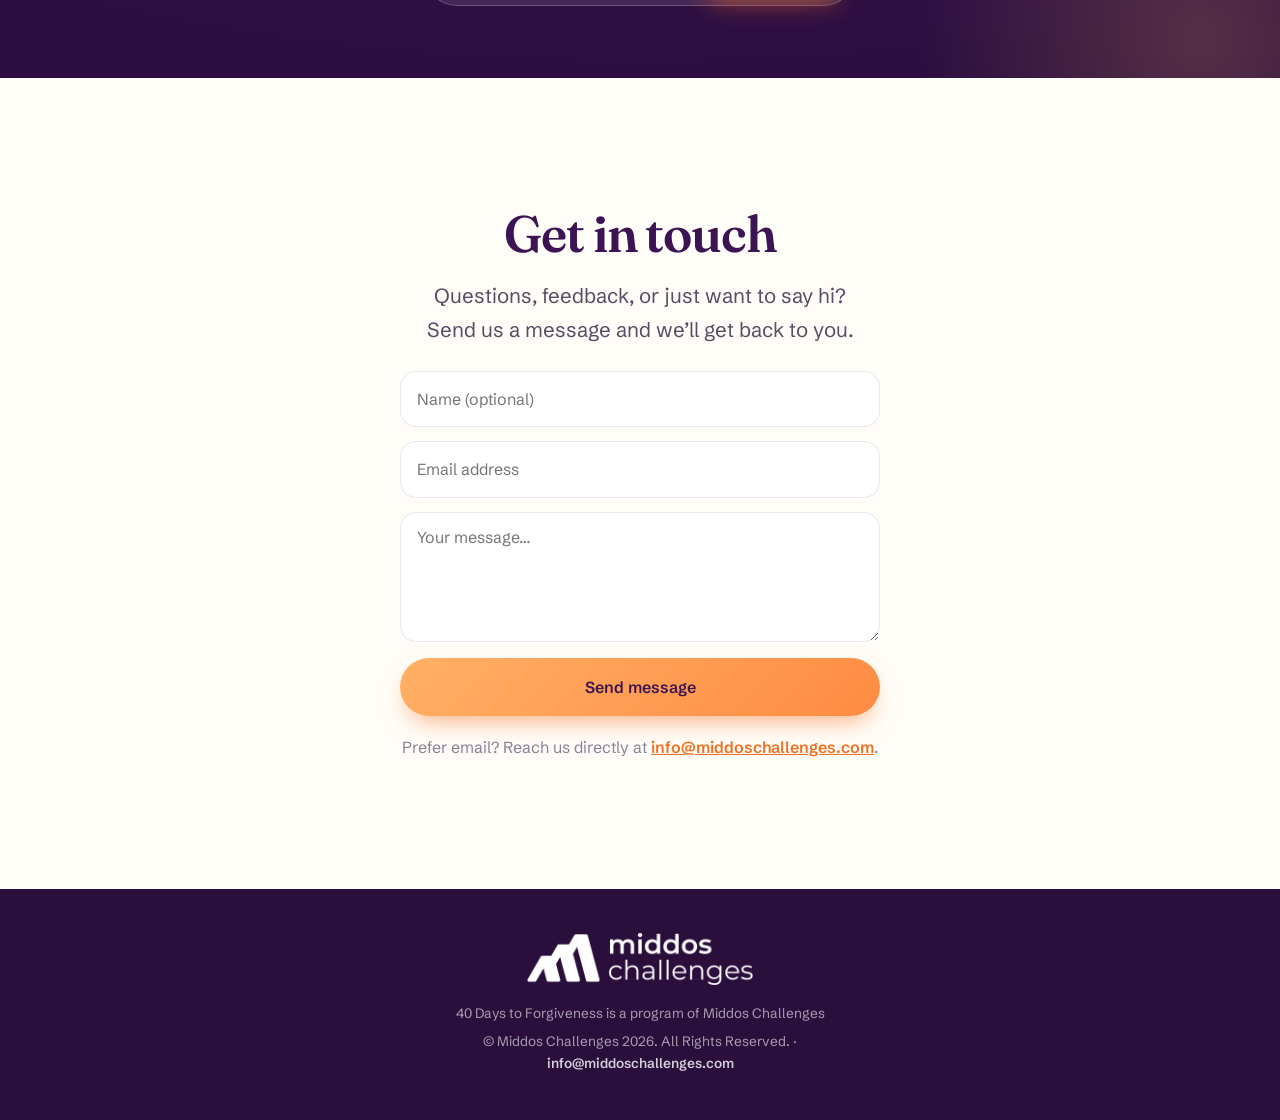
==== commit 3e06f745: "Home page: tiny asterisks on Amazon gift card mentions; tiny "Restrictions apply" note Co-Authored-B" ====
--- a/index.html
+++ b/index.html
@@ -158,7 +158,7 @@
       </form>
       <div class="mc-success" hidden>
         <svg viewBox="0 0 24 24" fill="none" stroke="currentColor" stroke-width="3" stroke-linecap="round" stroke-linejoin="round"><path d="M20 6 9 17l-5-5"/></svg>
-        <span>You’re in! Check your inbox for the welcome email.</span>
+        <span class="mc-msg"><strong>You’re in! Please check your email now.</strong><span>We just sent you a welcome email (“You’re in! Welcome to 40 Days to Forgiveness!”) with important information.</span><span>Don’t see it? Check your <b>Promotions</b> or <b>Spam</b> folder, and move it to your inbox so you don’t miss Day 1.</span></span>
       </div>
 
       <img class="dove-mobile" src="images/dove.png" alt="A dove carrying an olive branch" width="620" height="725">
@@ -297,7 +297,7 @@
         <span class="fnum">3</span>
         <div class="fico"><svg viewBox="0 0 24 24" fill="none" stroke="currentColor" stroke-width="1.7" stroke-linecap="round" stroke-linejoin="round"><path d="M4.5 8.5a2 2 0 012-2h11a2 2 0 012 2v1a1.75 1.75 0 000 3.5v1a2 2 0 01-2 2h-11a2 2 0 01-2-2v-1a1.75 1.75 0 000-3.5z"/><path d="M14.5 6.8v1.4M14.5 11.3v1.4M14.5 15.8v1.4" stroke-dasharray="0.1 2.4"/></svg></div>
         <h3>Earn raffle tickets</h3>
-        <p>Each time you complete a challenge, you’ll earn a ticket toward a <b>$100 Amazon gift card</b> (raffle drawings held every 3-4 months).</p>
+        <p>Each time you complete a challenge, you’ll earn a ticket toward a <b>$100 Amazon gift card</b><sup style="font-size:9px;line-height:0;font-weight:400;color:#8A8496">*</sup> (raffle drawings held every 3-4 months).</p>
       </div>
     </div>
   </div>
@@ -308,10 +308,10 @@
   <div class="wrap">
     <div class="raffle-card reveal">
       <div>
-        <h2 style="margin-top:0">$100 Amazon Gift Card Raffle</h2>
-        <p class="raffle-desc">Each time you complete a forgiveness challenge, you’ll earn a raffle ticket toward a $100 Amazon gift card raffle.</p>
+        <h2 style="margin-top:0">$100 Amazon Gift Card<sup style="font-size:9px;line-height:0;font-weight:400;color:#8A8496">*</sup> Raffle</h2>
+        <p class="raffle-desc">Each time you complete a forgiveness challenge, you’ll earn a raffle ticket toward a $100 Amazon gift card<sup style="font-size:9px;line-height:0;font-weight:400;color:#8A8496">*</sup> raffle.</p>
         <p class="raffle-desc">We know you’re not doing this for the prize, but the prize doesn’t hurt!&nbsp;😉</p>
-        <p class="raffle-fine">*Restrictions apply. See amazon.com/gc-legal</p>
+        <p class="raffle-fine" style="font-size:10px">*Restrictions apply. See amazon.com/gc-legal</p>
       </div>
       <div class="prize">
         <svg class="giftcard" viewBox="0 0 280 176" xmlns="http://www.w3.org/2000/svg" role="img" aria-label="$100 Amazon Gift Card">
@@ -372,9 +372,9 @@
       <button class="btn btn-orange" type="submit"><span class="btxt">YES! Sign me up!</span></button>
       <div class="visually-hidden-block" aria-hidden="true"><input type="text" class="js-hp" name="url" tabindex="-1" autocomplete="off" value=""></div>
     </form>
-    <div class="mc-success" hidden style="margin:20px auto 0;justify-content:center">
+    <div class="mc-success" hidden style="margin:20px auto 0">
       <svg viewBox="0 0 24 24" fill="none" stroke="currentColor" stroke-width="3" stroke-linecap="round" stroke-linejoin="round"><path d="M20 6 9 17l-5-5"/></svg>
-      <span>You’re in! Check your inbox for the welcome email.</span>
+      <span class="mc-msg"><strong>You’re in! Please check your email now.</strong><span>We just sent you a welcome email (“You’re in! Welcome to 40 Days to Forgiveness!”) with important information.</span><span>Don’t see it? Check your <b>Promotions</b> or <b>Spam</b> folder, and move it to your inbox so you don’t miss Day 1.</span></span>
     </div>
   </div>
 </section>
@@ -460,7 +460,7 @@
         <div class="faq-a">That's okay. You don't need to have everything figured out before you begin. Just come with an open mind and a willingness to take one small step each day.</div>
       </details>
       <details class="faq-item">
-        <summary>How do I earn tickets for the $100 Amazon gift card raffle?<span class="plus"></span></summary>
+        <summary>How do I earn tickets for the $100 Amazon gift card<sup style="font-size:9px;line-height:0;font-weight:400;color:#8A8496">*</sup> raffle?<span class="plus"></span></summary>
         <div class="faq-a">You'll earn 1 raffle ticket for each challenge you complete. Simply submit the quick completion form at the end of each day's challenge, and your ticket will be automatically added to the raffle. The more days you complete, the more chances you'll have to win! Raffle drawings are held every 3-4 months.</div>
       </details>
       <details class="faq-item">
@@ -525,9 +525,9 @@
         <button class="btn btn-orange" type="submit"><span class="btxt">Yes! Sign me up</span></button>
         <div class="visually-hidden-block" aria-hidden="true"><input type="text" class="js-hp" name="url" tabindex="-1" autocomplete="off" value=""></div>
       </form>
-      <div class="mc-success" hidden style="margin:20px auto 0;justify-content:center">
+      <div class="mc-success" hidden style="margin:20px auto 0">
         <svg viewBox="0 0 24 24" fill="none" stroke="currentColor" stroke-width="3" stroke-linecap="round" stroke-linejoin="round"><path d="M20 6 9 17l-5-5"/></svg>
-        <span>You’re in! Check your inbox for the welcome email.</span>
+        <span class="mc-msg"><strong>You’re in! Please check your email now.</strong><span>We just sent you a welcome email (“You’re in! Welcome to 40 Days to Forgiveness!”) with important information.</span><span>Don’t see it? Check your <b>Promotions</b> or <b>Spam</b> folder, and move it to your inbox so you don’t miss Day 1.</span></span>
       </div>
     </div>
   </div>
@@ -568,5 +568,7 @@
 
 
 <script src="script.js"></script>
+<script>window.va=window.va||function(){(window.va.q=window.va.q||[]).push(arguments)};</script>
+<script defer src="/_vercel/insights/script.js"></script>
 </body>
 </html>
--- a/styles.css
+++ b/styles.css
@@ -653,3 +653,10 @@
   *{animation:none!important;transition:none!important;scroll-behavior:auto!important}
   .reveal{opacity:1;transform:none}
 }
+
+/* Signup confirmation with instructions: tell people to open the welcome email (and look in Promotions/Spam) so Gmail learns it isn't spam */
+.mc-success:has(.mc-msg){align-items:flex-start;white-space:normal;width:auto;max-width:560px;border-radius:18px;padding:16px 20px;font-weight:400;text-align:left}
+.mc-success:has(.mc-msg) svg{margin-top:3px}
+.mc-msg{display:flex;flex-direction:column;gap:8px;line-height:1.5}
+.mc-msg strong{font-weight:700;font-size:1.05rem}
+.mc-msg b{font-weight:700}
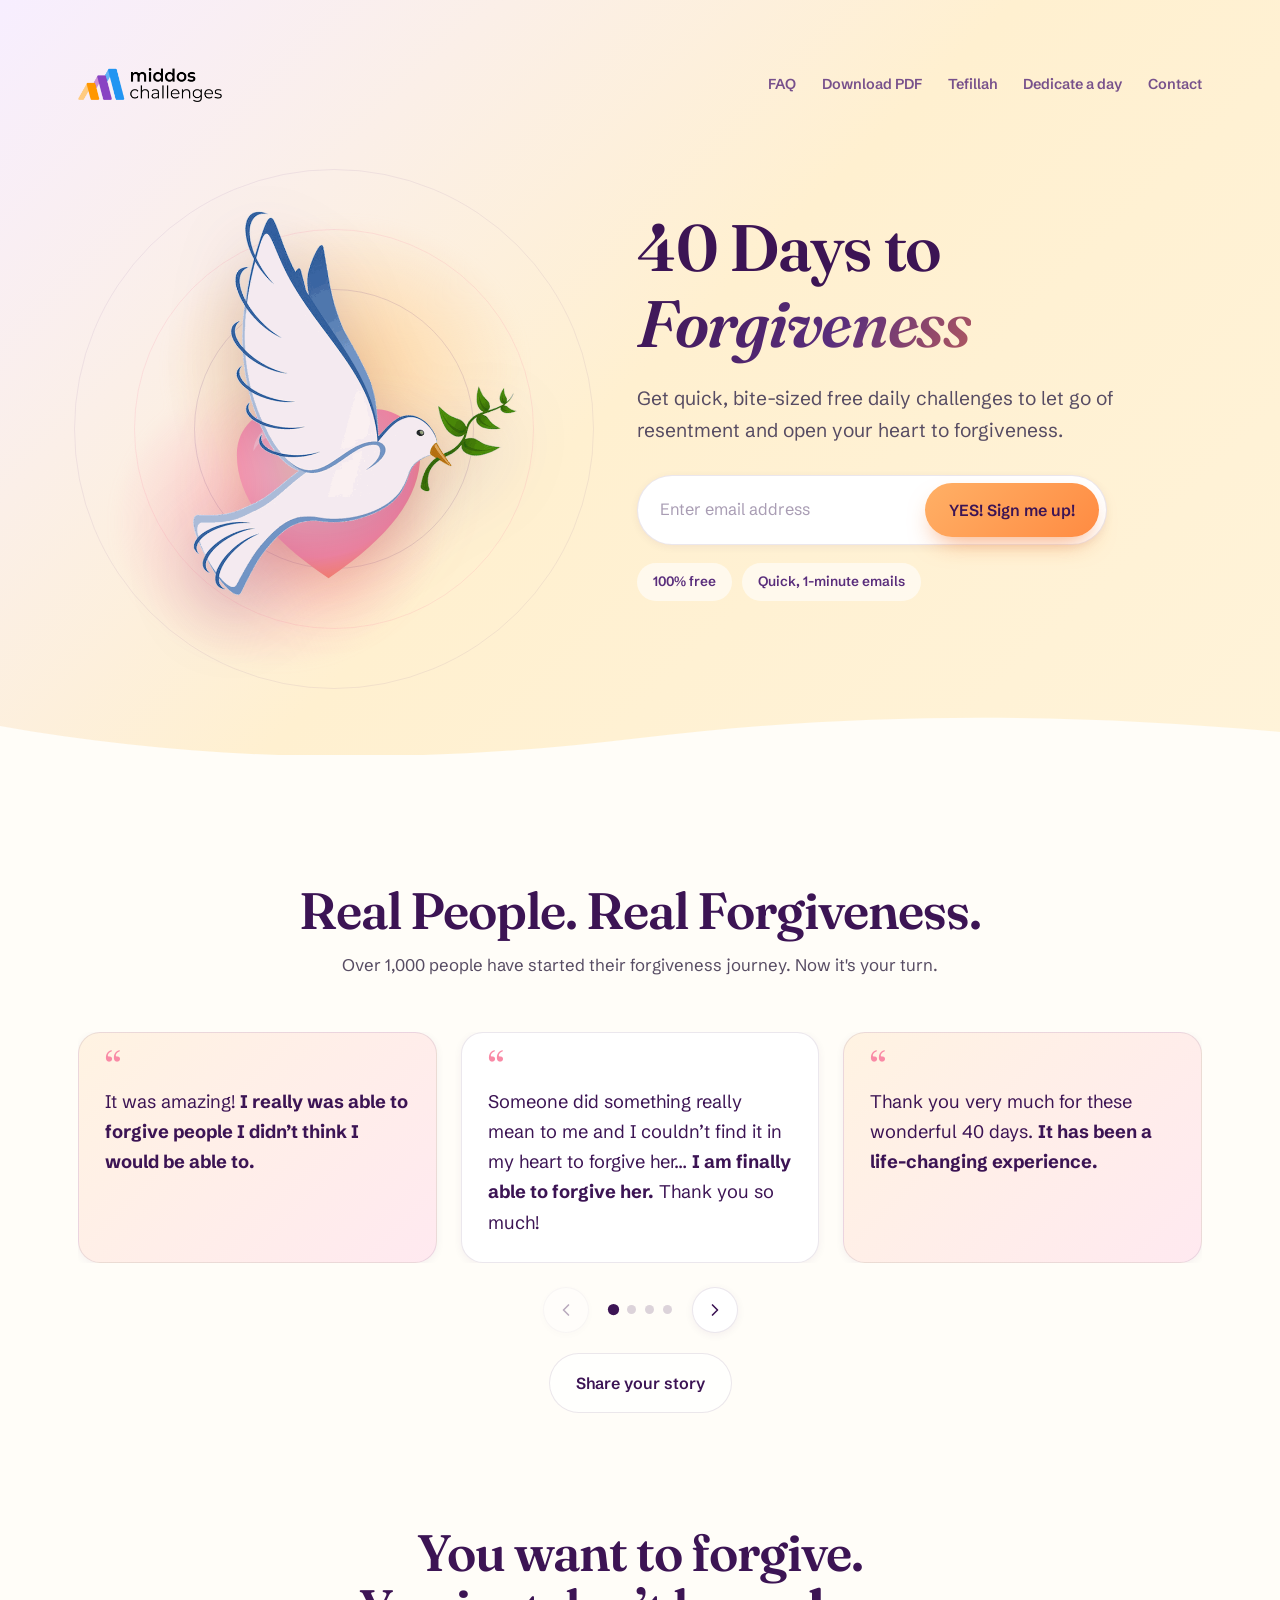
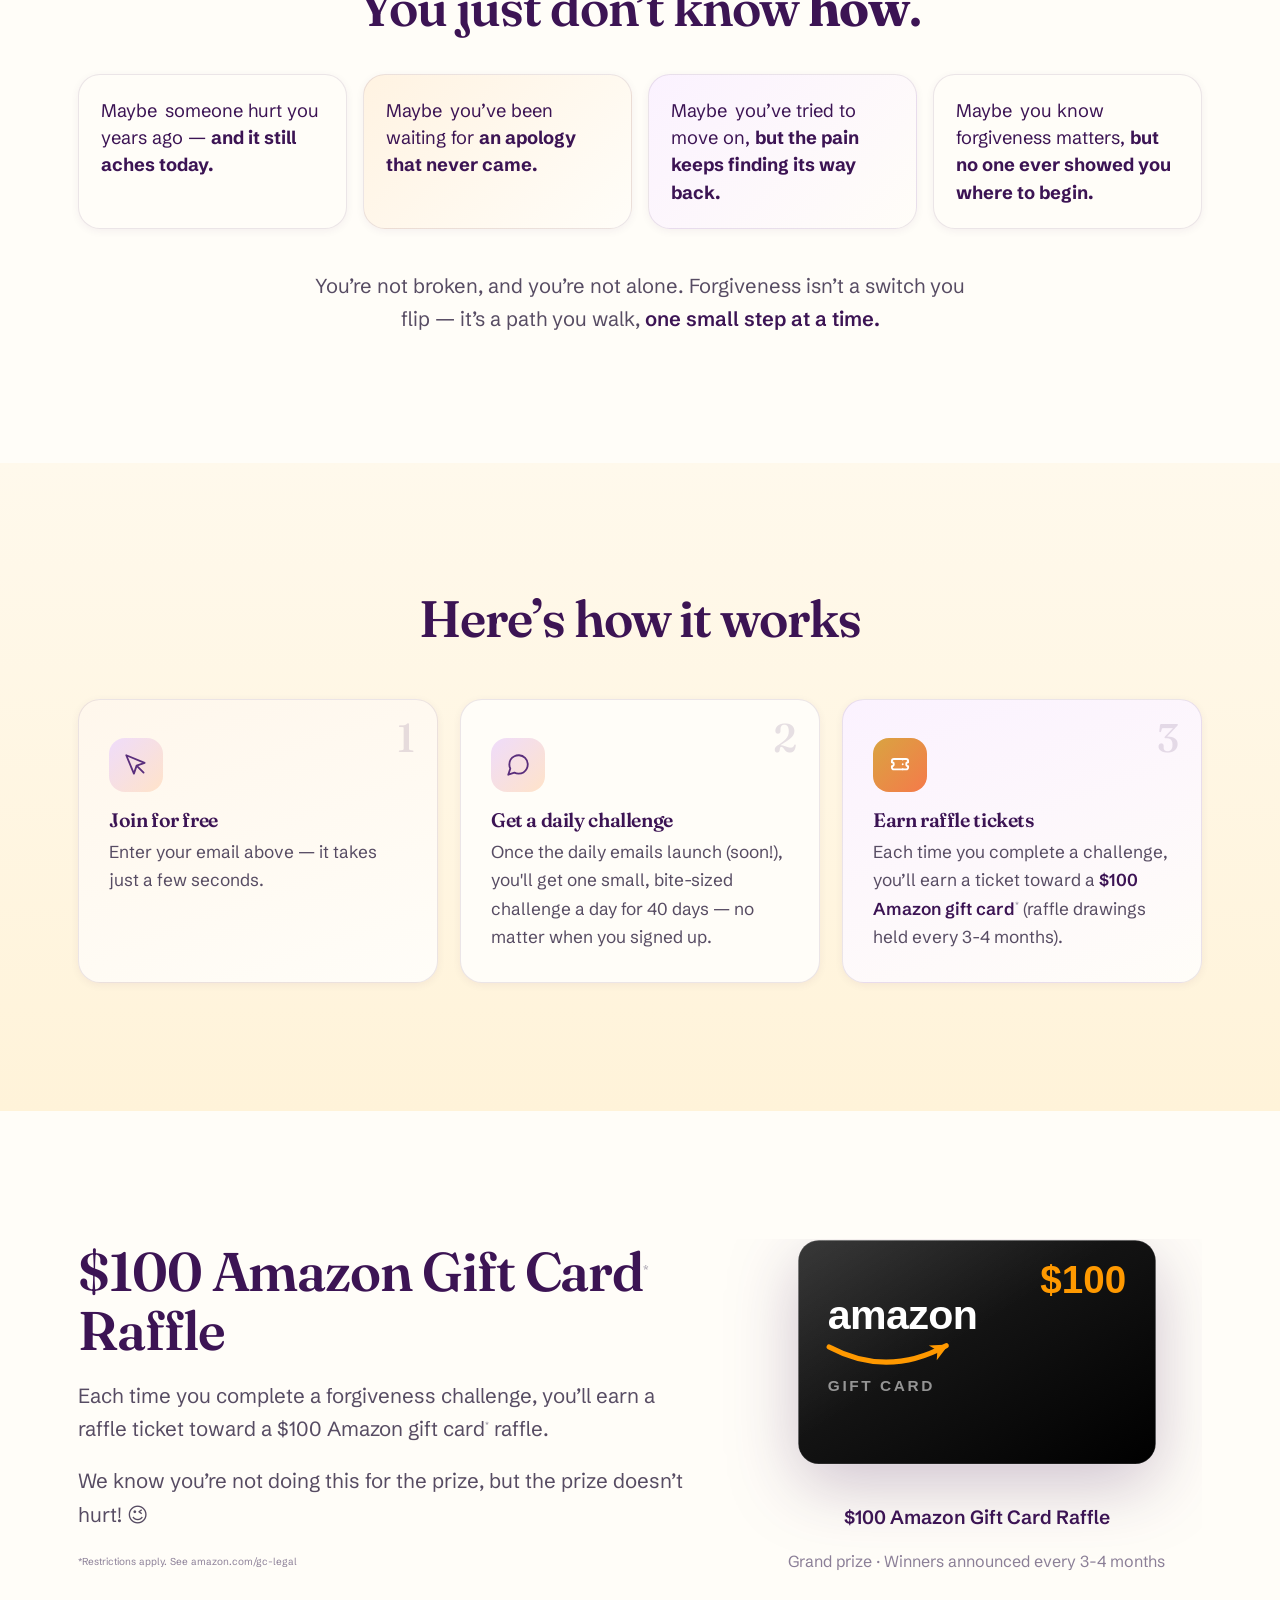
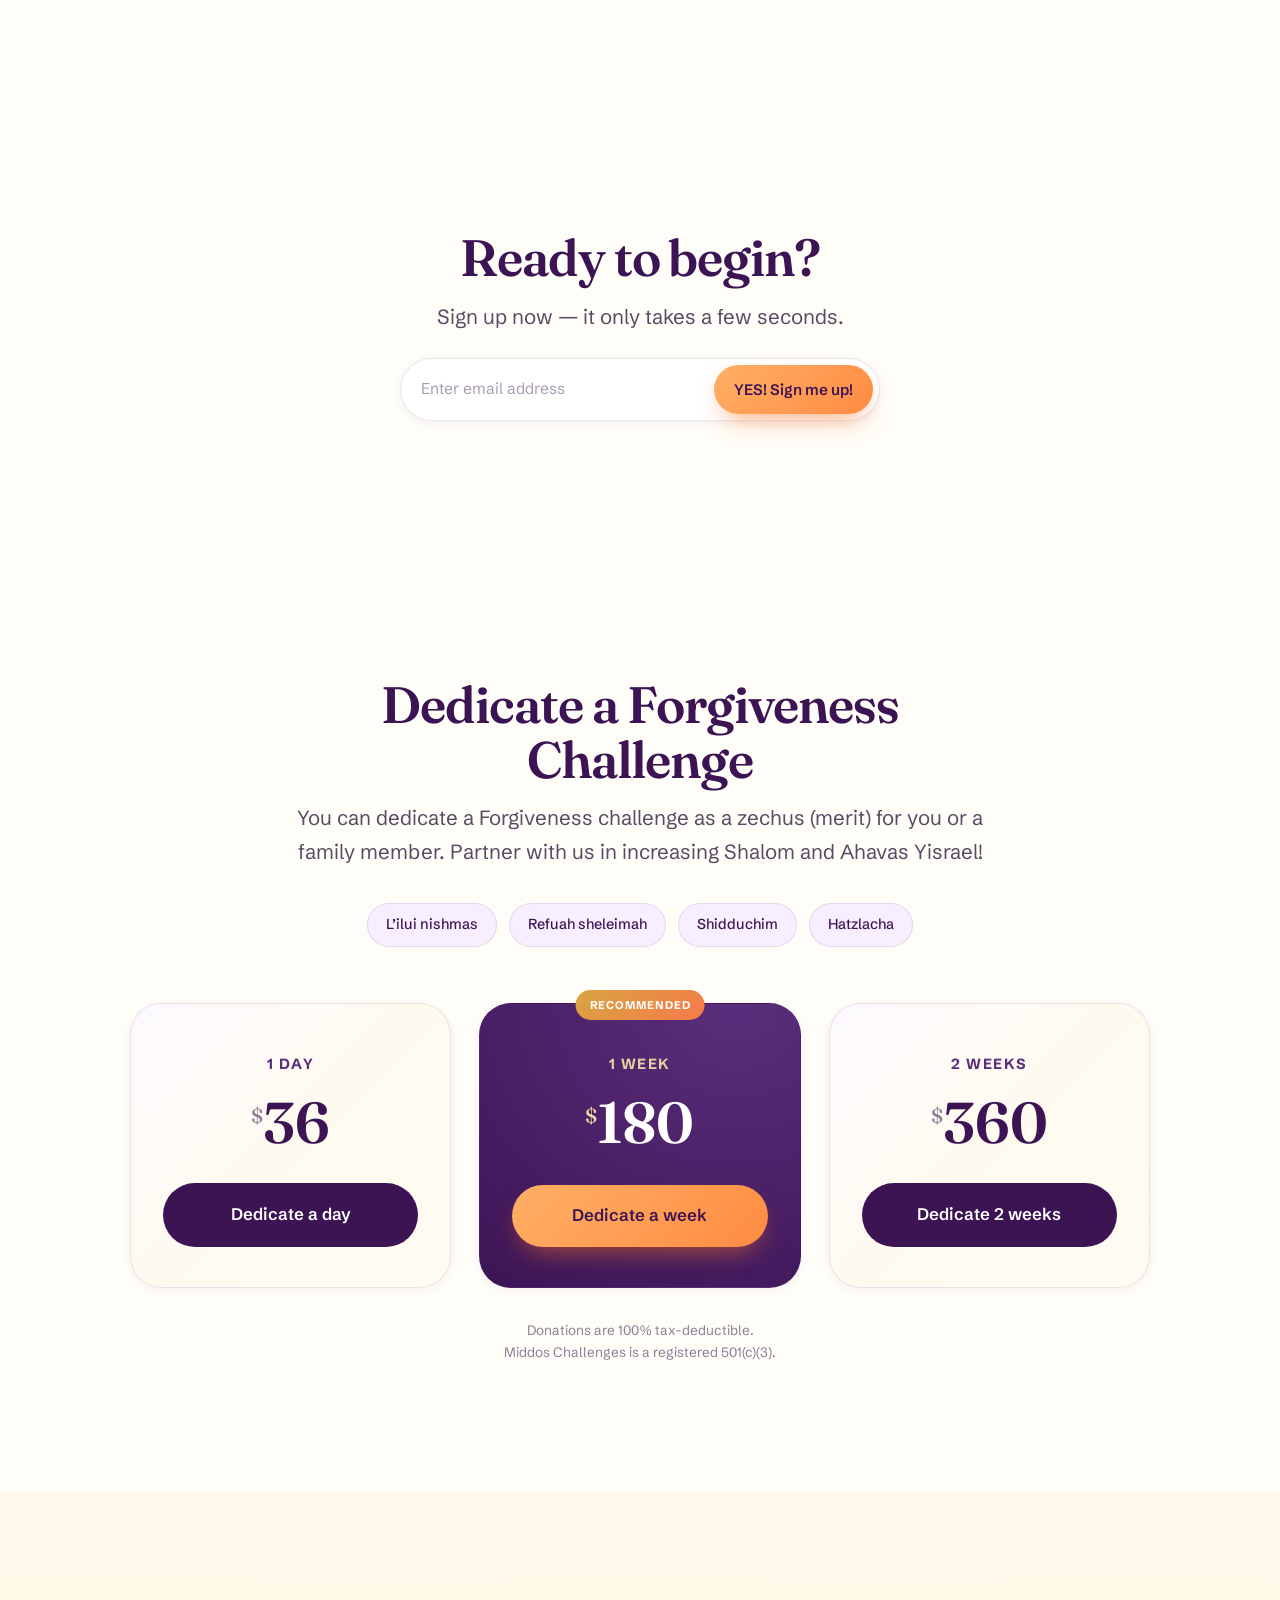
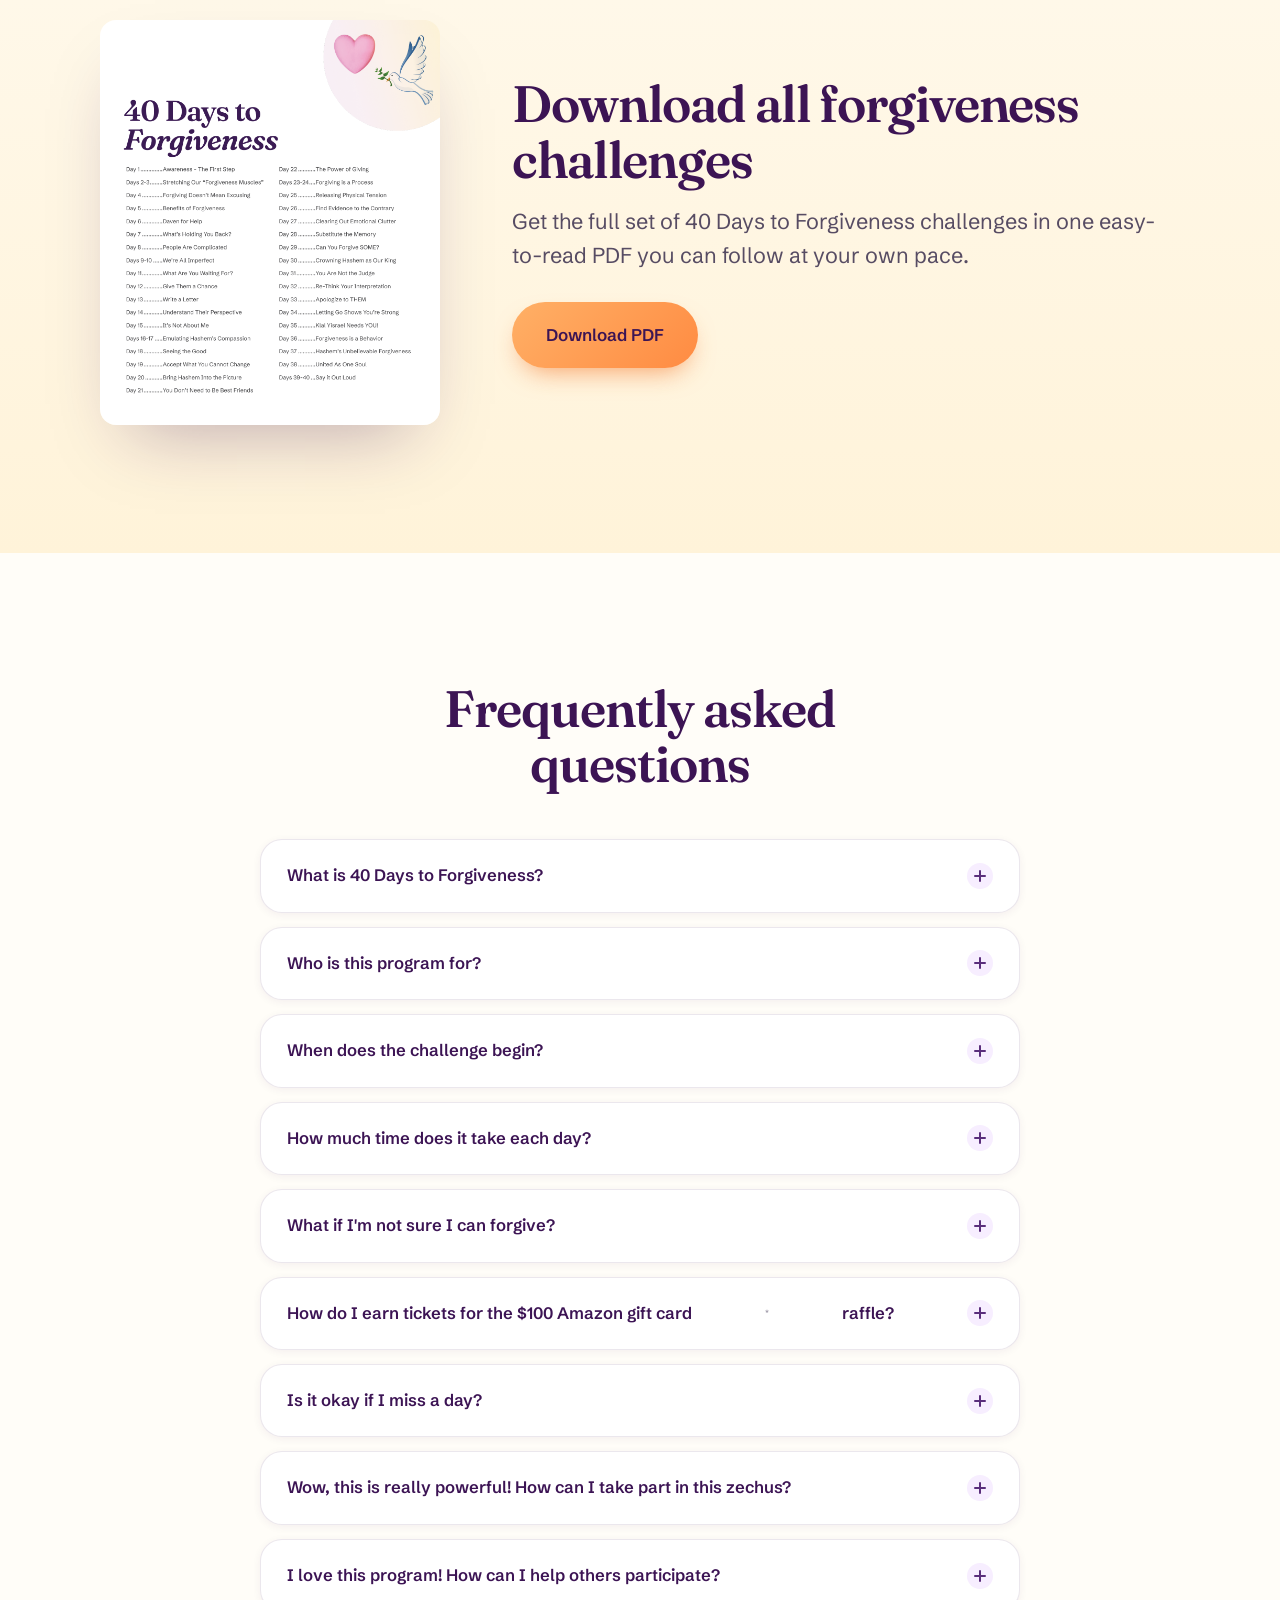
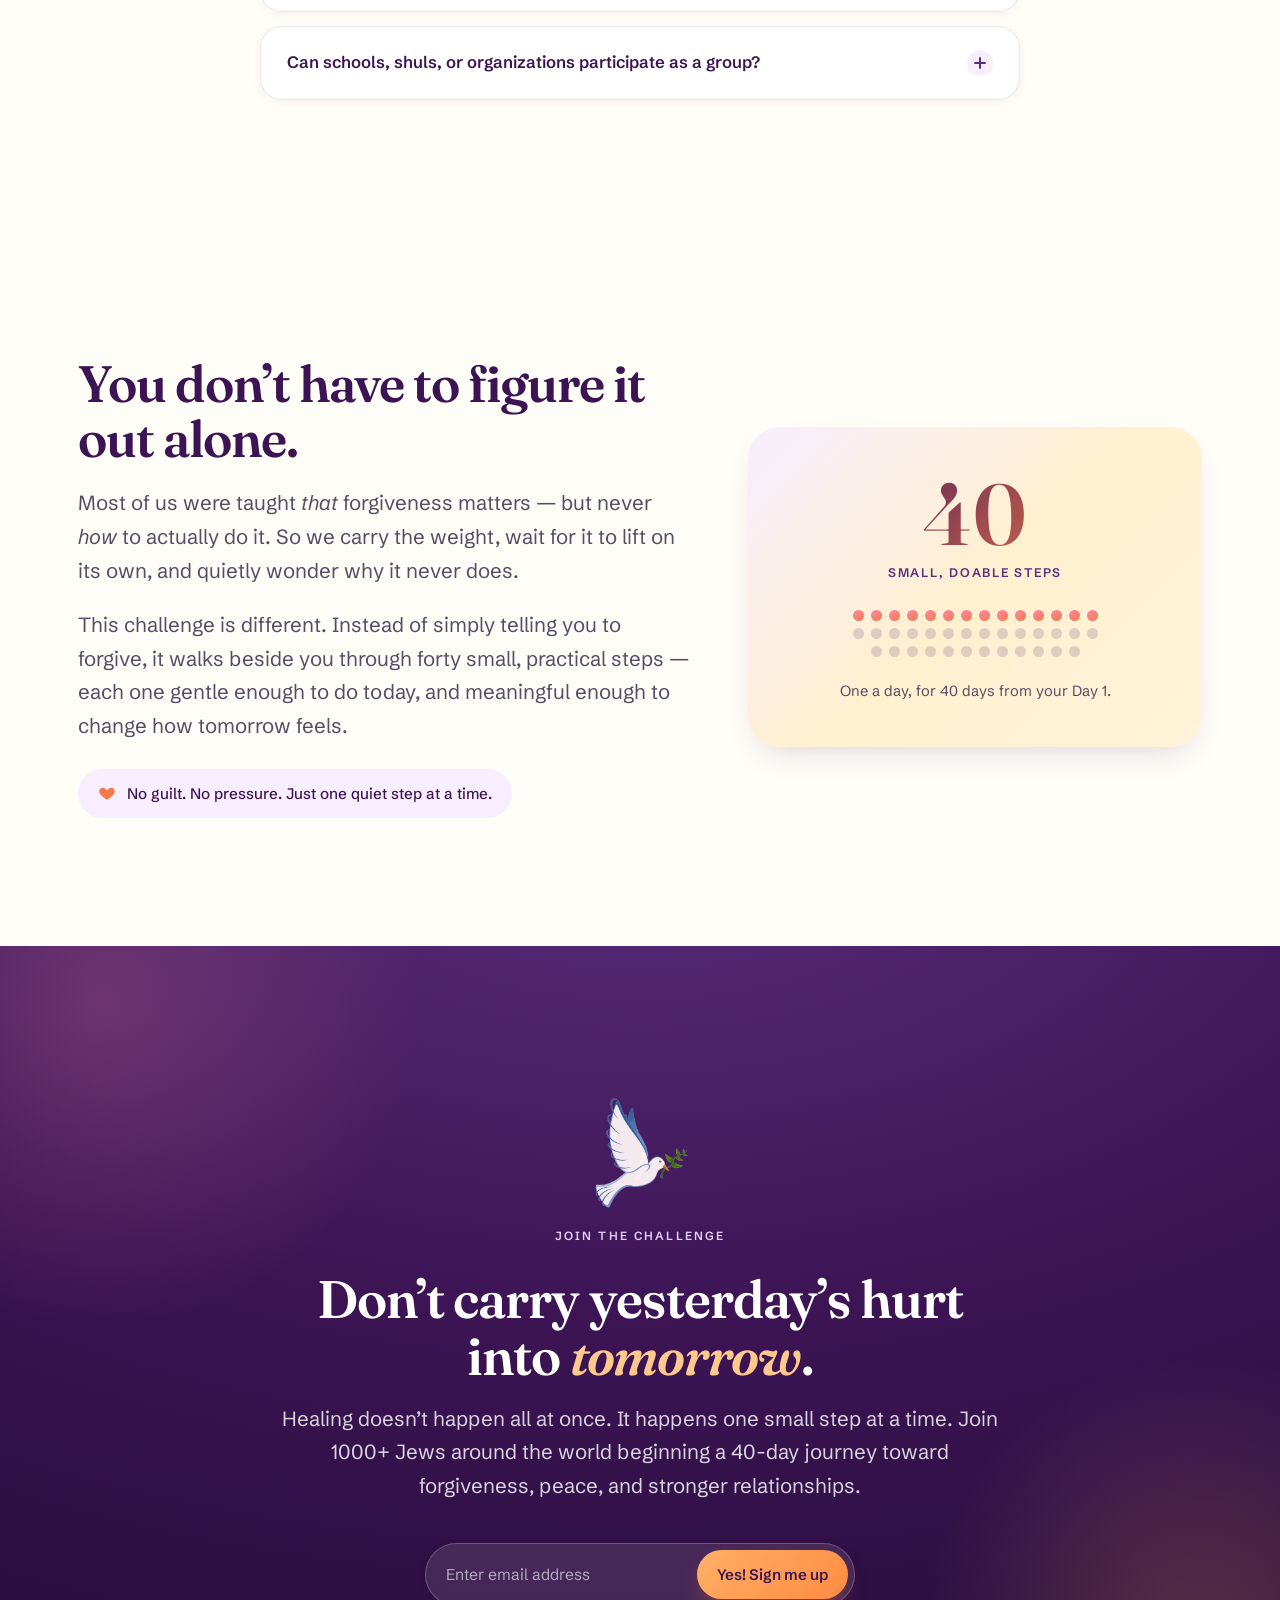
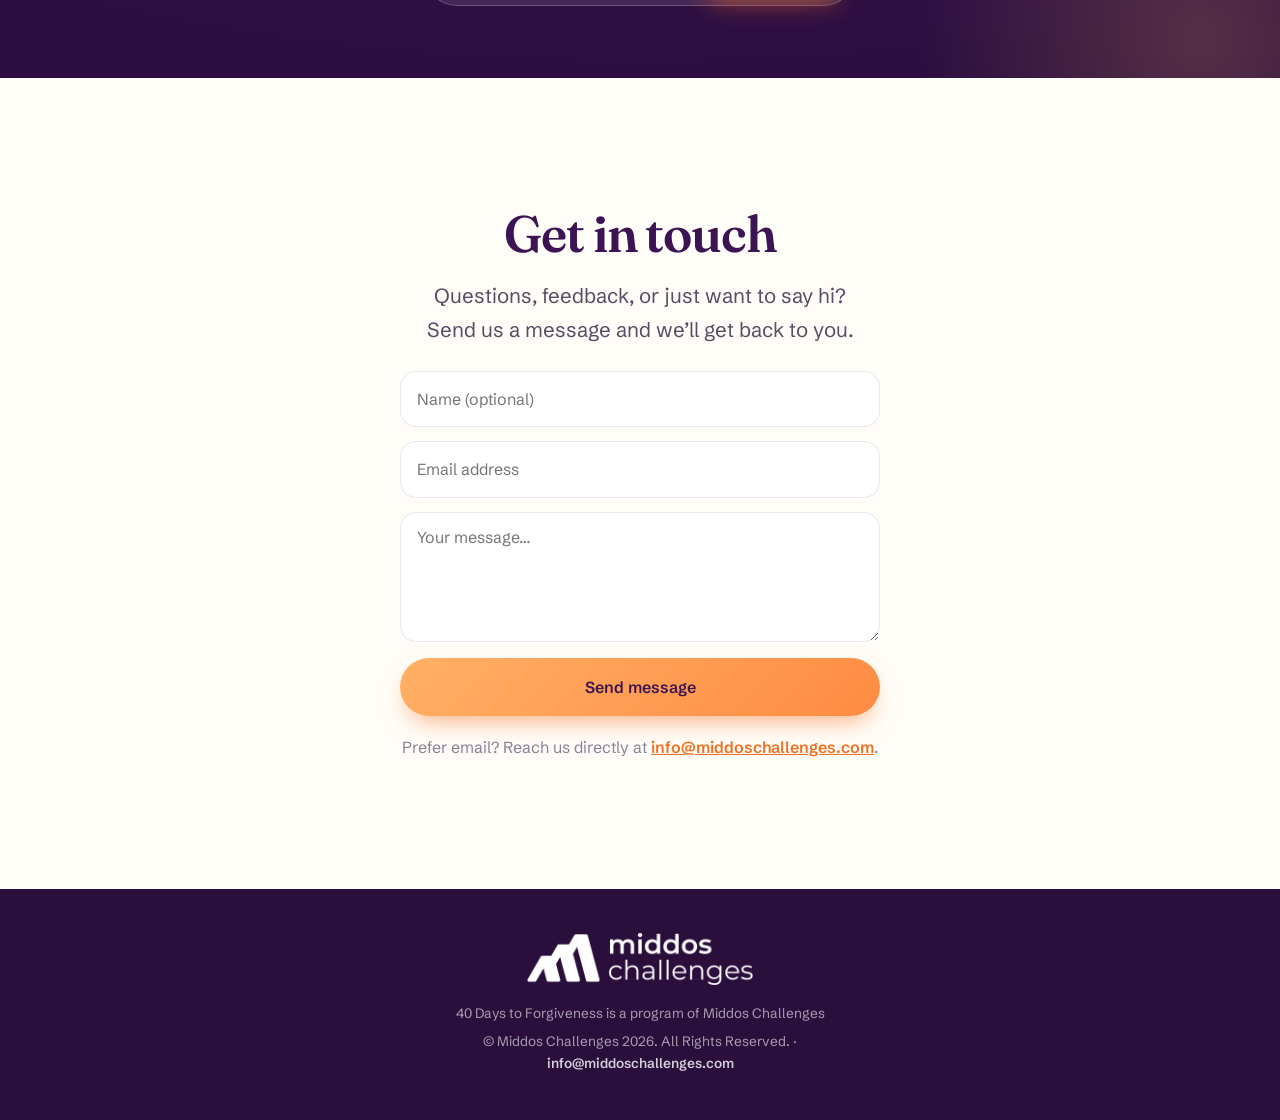
==== commit 11c4a591: "Mobile menu: one X (burger stays on top of the drawer), "Sponsor" renamed "Dedicate a day" and moved" ====
--- a/index.html
+++ b/index.html
@@ -122,13 +122,10 @@
   </a>
   <div class="nav-right">
     <div class="nav-links" id="nav-links">
-      <button class="nav-links-close" id="navLinksClose" type="button" aria-label="Close menu">
-        <svg viewBox="0 0 24 24" fill="none" stroke="currentColor" stroke-width="2" stroke-linecap="round"><path d="M6 6l12 12M18 6L6 18"/></svg>
-      </button>
       <a href="#faq">FAQ</a>
-      <a href="#donate">Sponsor</a>
       <a href="https://middoschallenges.com/wp-content/uploads/2024/10/40-Days-to-Forgiveness-Middos-Challenges.pdf" target="_blank" rel="noopener">Download PDF</a>
       <a href="https://middoschallenges.com/wp-content/uploads/2024/10/Ribbono-Shel-Olam-Forgiveness-tefillah-poster.pdf" target="_blank" rel="noopener">Tefillah</a>
+      <a href="#donate">Dedicate a day</a>
       <a href="#contact">Contact</a>
     </div>
     <button class="nav-burger" id="navBurger" type="button" aria-label="Open menu" aria-expanded="false" aria-controls="nav-links">
--- a/styles.css
+++ b/styles.css
@@ -186,7 +186,6 @@
 .nav-burger[aria-expanded="true"] span:nth-child(2){opacity:0}
 .nav-burger[aria-expanded="true"] span:nth-child(3){transform:translateY(-7px) rotate(-45deg)}
 .nav-overlay{display:none}
-.nav-links-close{display:none}
 
 /* ============ HERO ============ */
 .hero{position:relative;background:var(--hero-grad);overflow:hidden;padding-top:162px}
@@ -552,7 +551,10 @@
   /* fixed (not absolute) so it shares the drawer/overlay's stacking context —
      otherwise z-index alone doesn't guarantee it stays above the drawer */
   .nav{position:fixed;z-index:50}
-  .nav-burger{display:flex}
+  .nav-burger{display:flex;position:relative;z-index:46}
+  /* the burger is the only close button: keep it solid so it shows against the white drawer */
+  .nav-burger[aria-expanded="true"]{background:var(--ink)}
+  .nav-burger[aria-expanded="true"] span{background:#fff}
   .nav-overlay{
     display:block;position:fixed;inset:0;background:rgba(30,10,45,.45);z-index:44;
     opacity:0;visibility:hidden;transition:opacity .3s,visibility .3s;
@@ -568,15 +570,8 @@
     overflow-y:auto;
   }
   .nav-links.is-open{visibility:visible;transform:translateX(0)}
-  .nav-links a{padding:16px 18px;border-radius:12px;opacity:1;font-size:1.05rem}
+  .nav-links a{display:flex;align-items:center;min-height:58px;padding:16px 20px;border-radius:14px;opacity:1;font-size:1.25rem}
   .nav-links a:hover{background:var(--lav)}
-  .nav-links-close{
-    display:flex;position:absolute;top:20px;right:18px;z-index:1;
-    width:38px;height:38px;align-items:center;justify-content:center;
-    border:0;border-radius:10px;background:var(--lav);color:var(--ink);cursor:pointer;
-  }
-  .nav-links-close svg{width:18px;height:18px}
-  .nav-links-close:hover{background:var(--rose)}
   .hero-inner{grid-template-columns:1fr;gap:20px;text-align:center}
   .hero-copy{max-width:640px;margin:0 auto}
   .hero .desc,.hero h1{max-width:none}
